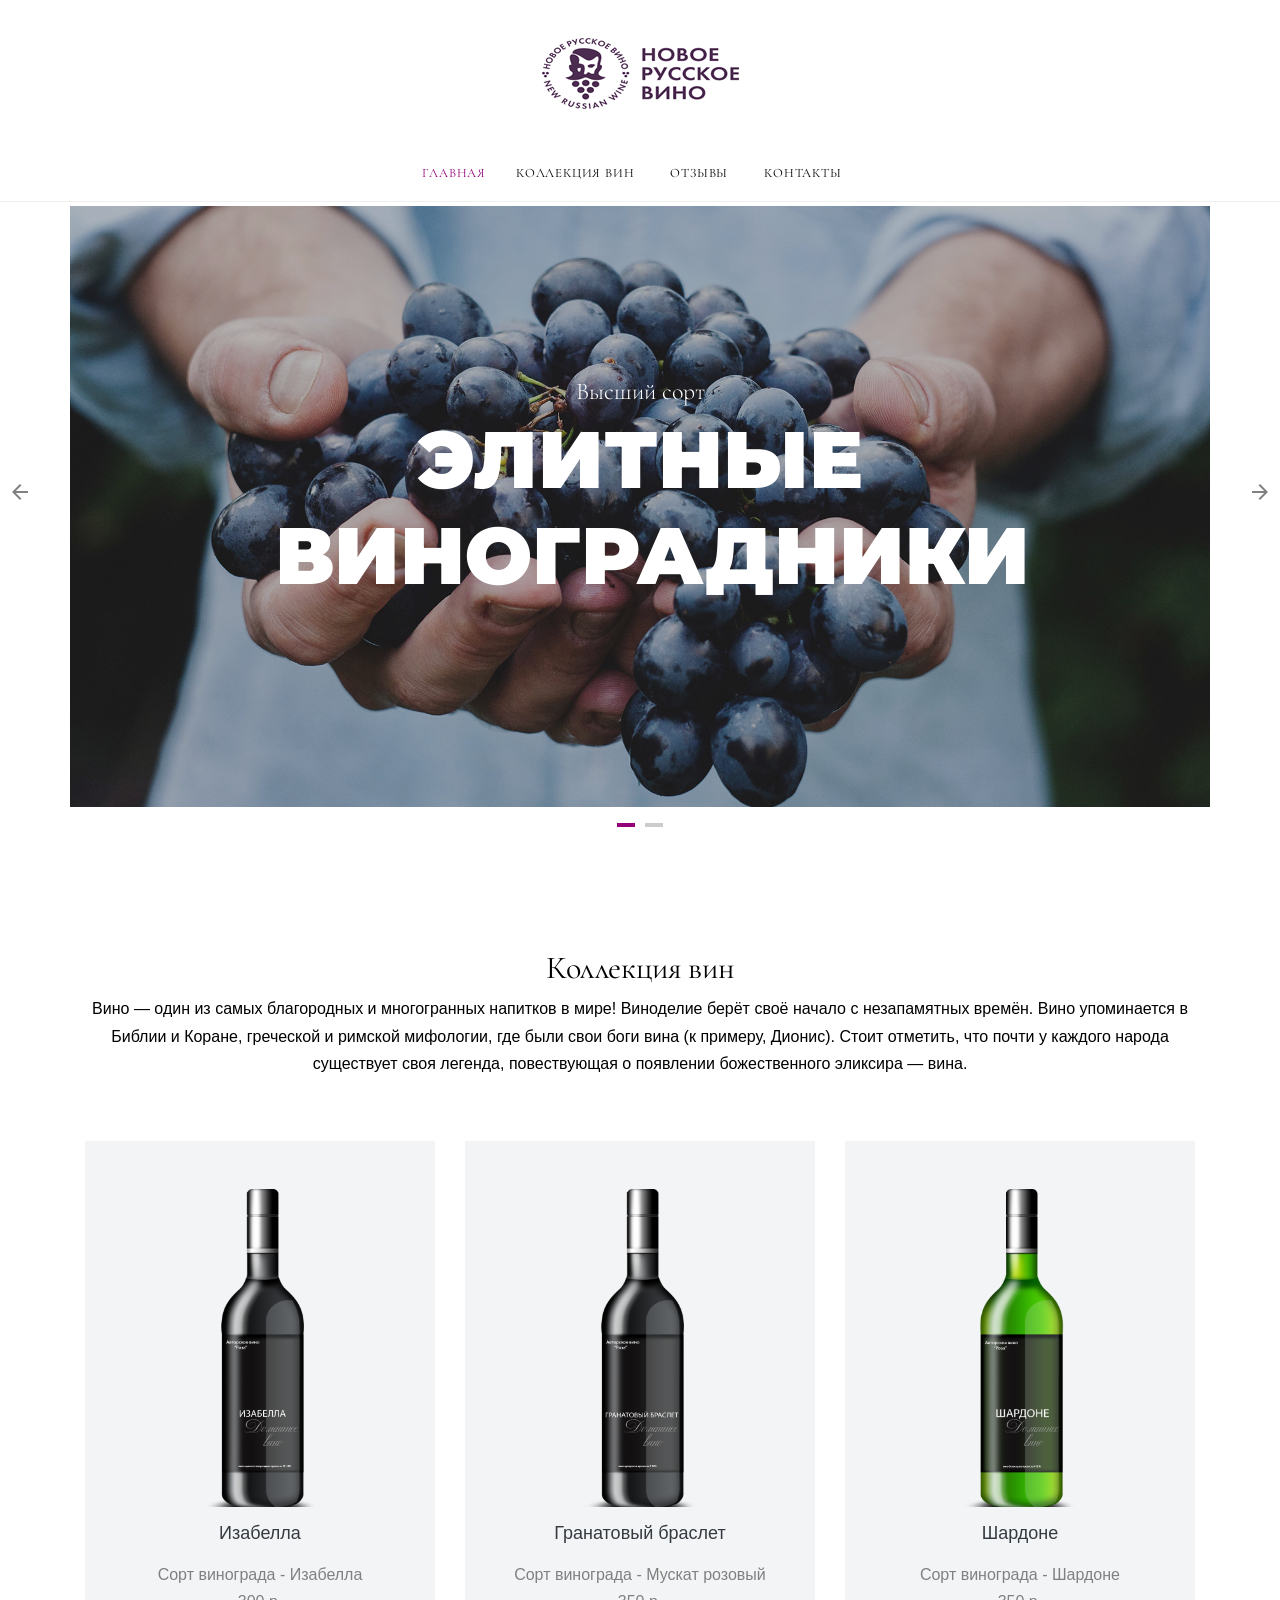
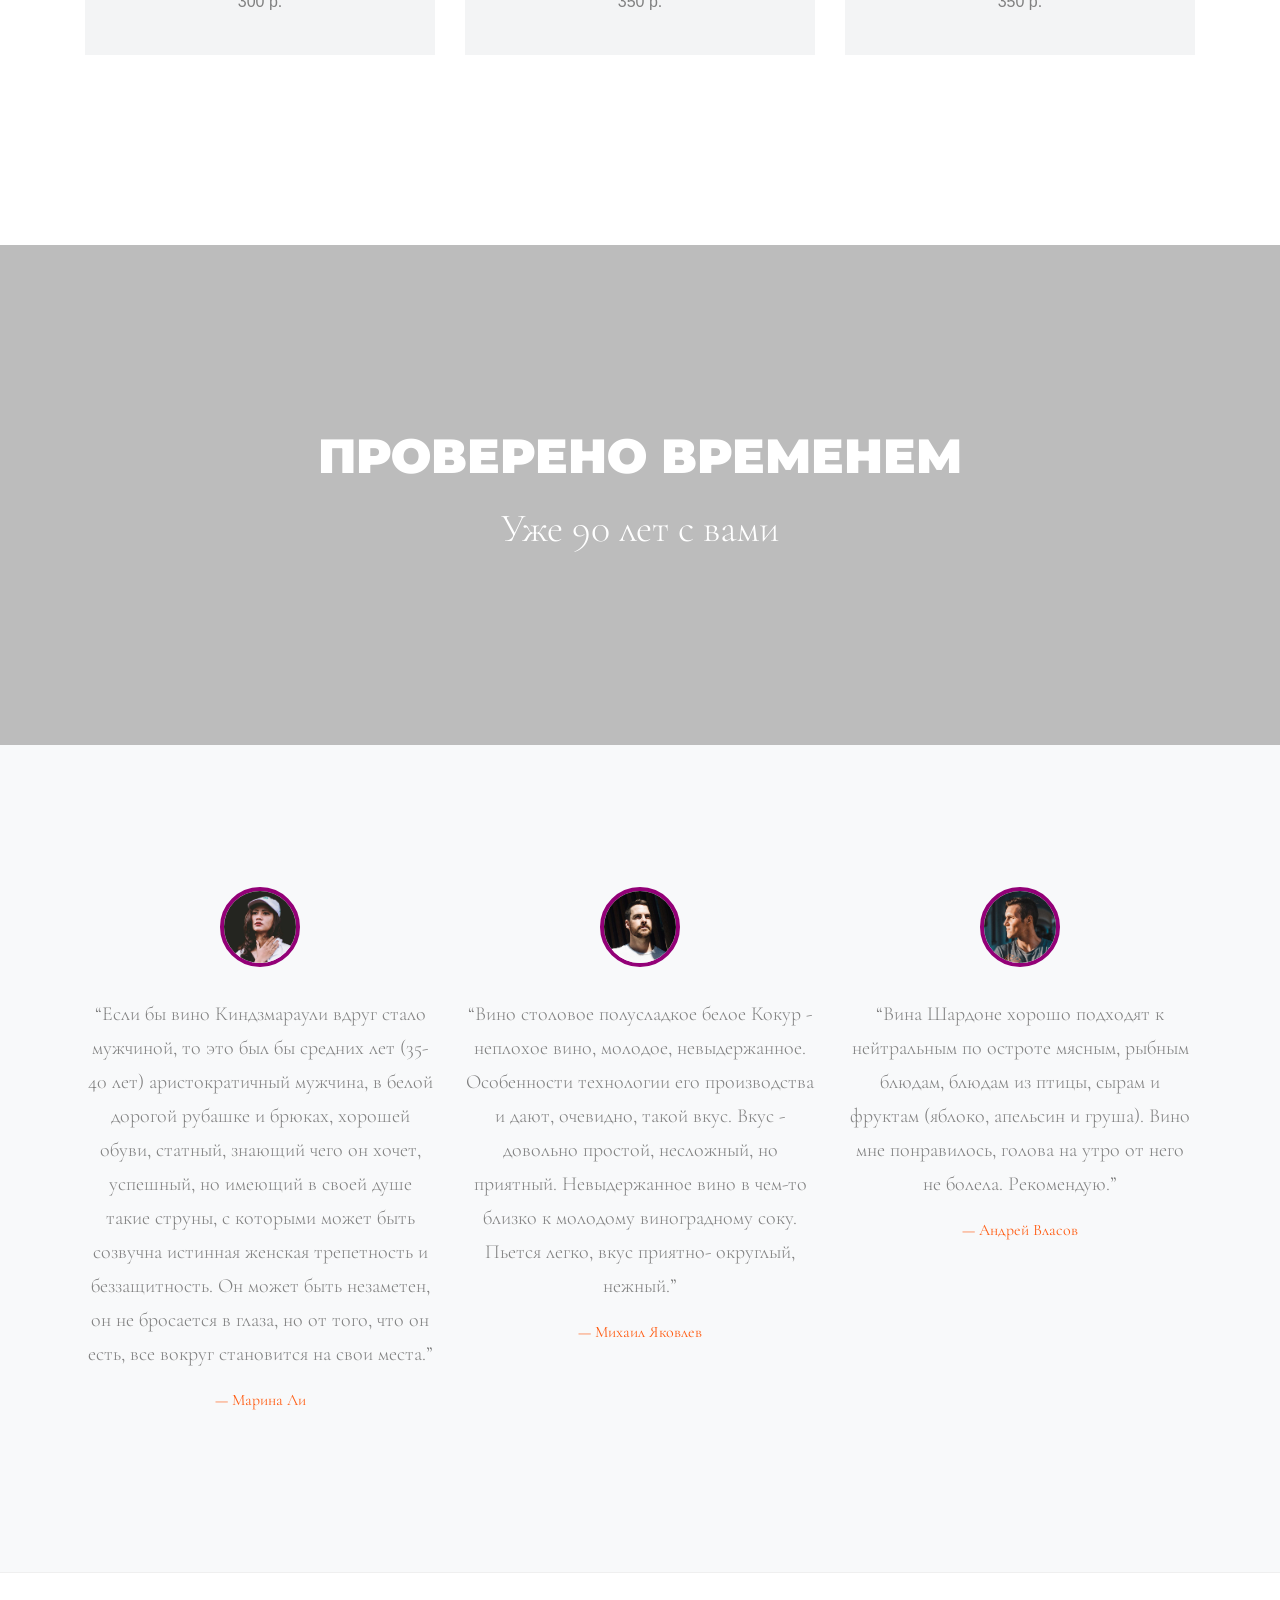
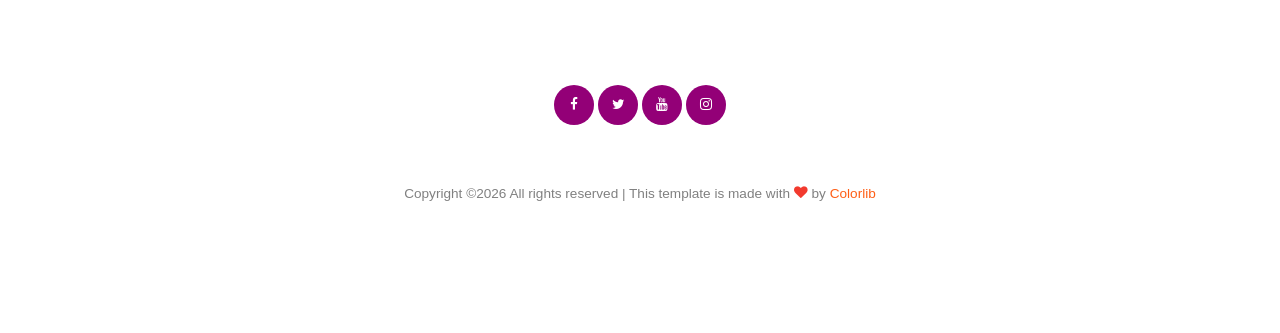
==== index.html @ 626d5085 "Fork repo" ====
<!DOCTYPE html>
<html lang="ru">

<head>
  
  <title>Wines</title>
  <meta charset="utf-8">
  <meta name="viewport" content="width=device-width, initial-scale=1, shrink-to-fit=no">
  <link rel="icon" href="assets/favicon.ico" type="image/png">

  <!-- escape | in url query with %7C . See more https://developer.donnoval.ru/w3cvalidation/ -->
  <link href="https://fonts.googleapis.com/css?family=Cormorant+Garamond:600%7CMontserrat&amp;display=swap" rel="stylesheet"> 

  <link rel="stylesheet" href="fonts/icomoon/style.css">

  <link rel="stylesheet" href="css/bootstrap/bootstrap.css">
  <link rel="stylesheet" href="css/jquery-ui.css">
  <link rel="stylesheet" href="css/owl.carousel.min.css">
  <link rel="stylesheet" href="css/owl.theme.default.min.css">
  <link rel="stylesheet" href="fonts/flaticon/font/flaticon.css">
  <link rel="stylesheet" href="css/aos.css">
  <link rel="stylesheet" href="css/style.css">
  
</head>

<body data-spy="scroll" data-target=".site-navbar-target" data-offset="300">

  <div class="site-wrap">

    <div class="site-mobile-menu site-navbar-target">
      <div class="site-mobile-menu-header">
        <div class="site-mobile-menu-close mt-3">
          <span class="icon-close2 js-menu-toggle"></span>
        </div>
      </div>
      <div class="site-mobile-menu-body"></div>
    </div>


    
    <div class="header-top">
      <div class="container">
        <div class="d-flex">
          <div class="p-2 flex-grow-1">
            <a href="index.html" class="site-logo mx-auto d-block">
              <img src="assets/logo.png" alt="Image" class="img-fluid">
            </a>
          </div>
          <div class="p-2 align-self-center d-md-none">
            <a href="#" class="ml-auto d-block site-menu-toggle js-menu-toggle text-black">
              <span class="icon-menu h1"></span>
            </a>
          </div>
        </div>


      </div>
      
      <div class="site-navbar py-2 js-sticky-header site-navbar-target d-none pl-0 d-md-block" role="banner">

        <div class="container">
          <div class="d-flex align-items-center">
            
            <div class="mx-auto">
              <nav class="site-navigation position-relative text-left">
                <ul class="site-menu main-menu js-clone-nav mx-auto d-none pl-0 d-md-block border-none">
                  <li class="active"><a href="index.html" class="nav-link text-left">Главная</a></li>
                  <li><a href="#products" class="nav-link text-left">Коллекция вин</a></li>
                  <li><a href="#feedback" class="nav-link text-left">Отзывы</a></li>
                  <li><a href="#footer" class="nav-link text-left">Контакты</a></li>
                </ul>                                                                                                                                                                                                                                                                                         
              </nav>

            </div>
           
          </div>
        </div>

      </div>
    
    </div>

    
    <div class="owl-carousel hero-slide owl-style">
      <div class="intro-section container" style="background-image: url('assets/hero_1.jpg');">
        <div class="row justify-content-center text-center align-items-center">
          <div class="col-md-8">
            <span class="sub-title">Высший сорт</span>
            <h1>Элитные виноградники</h1>
          </div>
        </div>
      </div>

      <div class="intro-section container" style="background-image: url('assets/hero_2.jpg');">
        <div class="row justify-content-center text-center align-items-center">
          <div class="col-md-8">
            <span class="sub-title">Добро пожаловать</span>
            <h1>Домашние вина</h1>
          </div>
        </div>
      </div>

    </div>
    
    
    <div><a id="products"></a></div>
    <div class="site-section">
      <div class="container">
        <div class="row">
          <div class="col-12 section-title text-center mb-5">
            <h2 class="d-block">Коллекция вин</h2>
            <p>Вино — один из самых благородных и многогранных напитков в мире! Виноделие берёт своё начало с незапамятных времён. Вино упоминается в Библии и Коране, греческой и римской мифологии, где были свои боги вина (к примеру, Дионис). Стоит отметить, что почти у каждого народа существует своя легенда, повествующая о появлении божественного эликсира — вина.
            </p>
          </div>
        </div>
        <div class="row">
          <div class="col-lg-4 mb-5 col-md-6">
            <div class="wine_v_1 text-center pb-4 pt-5">
              <img src="images/izabella.png" alt="Image" class="img-fluid">
              <div>
                <h3 class="heading mt-3 mb-3 text-dark">Изабелла</h3>
                <p>
                  Сорт винограда - Изабелла<br/>
                  <span class="price">300 р.</span>
                </p>
              </div>
            </div>
          </div>
          <div class="col-lg-4 mb-5 col-md-6">
            <div class="wine_v_1 text-center pb-4 pt-5">
              <img src="images/granatovyi_braslet.png" alt="Image" class="img-fluid">
              <div>
                <h3 class="heading mt-3 mb-3 text-dark">Гранатовый браслет</h3>
                <p>
                  Сорт винограда - Мускат розовый<br/>
                  <span class="price">350 р.</span>
                </p>
              </div>
            </div>
          </div>
          <div class="col-lg-4 mb-5 col-md-6">
            <div class="wine_v_1 text-center pb-4 pt-5">
              <img src="images/shardone.png" alt="Image" class="img-fluid">
              <div>
                <h3 class="heading mt-3 mb-3 text-dark">Шардоне</h3>
                <p>
                  Сорт винограда - Шардоне<br/>
                  <span class="price">350 р.</span>
                </p>
              </div>
            </div>
          </div>
        </div>
      </div>
    </div>

    <div class="hero-2" style="background-image: url('assets/hero_2.jpg');">
    <div><a id="feedback"></a></div>
     <div class="container">
        <div class="row justify-content-center text-center align-items-center">
          <div class="col-md-8">
            <h2 style="font-size: 3rem;">проверено временем</h2>
            <span class="sub-title" style="font-size: 2.5rem;">Уже 90 лет с вами</span>
          </div>
        </div>
      </div>
    </div>

    <div class="site-section bg-light">
      <div class="container">
        <div class="owl-carousel owl-slide-3 owl-slide">
        
          <blockquote class="testimony">
            <img src="assets/person_1.jpg" alt="Фото">
            <p>&ldquo;Если бы вино Киндзмараули вдруг стало мужчиной, то это был бы средних лет (35-40 лет) аристократичный мужчина, в белой дорогой рубашке и брюках,
               хорошей обуви, статный, знающий чего он хочет, успешный, но имеющий в своей душе такие струны,
               с которыми может быть созвучна истинная женская трепетность и беззащитность.
               Он может быть незаметен, он не бросается в глаза, но от того, что он есть, все вокруг становится на свои места.&rdquo;</p>
            <p class="small text-primary">&mdash; Марина Ли</p>
          </blockquote>
          <blockquote class="testimony">
            <img src="assets/person_2.jpg" alt="Фото">
            <p>&ldquo;Вино столовое полусладкое белое Кокур - неплохое вино, молодое, невыдержанное. Особенности технологии его производства и дают, очевидно, такой вкус.
              Вкус - довольно простой, несложный, но приятный. Невыдержанное вино в чем-то близко к молодому виноградному соку.
              Пьется легко, вкус приятно- округлый, нежный.&rdquo;</p>
            <p class="small text-primary">&mdash; Михаил Яковлев</p>
          </blockquote>
          <blockquote class="testimony">
            <img src="assets/person_3.jpg" alt="Фото">
            <p>&ldquo;Вина Шардоне хорошо подходят к нейтральным по остроте мясным, рыбным блюдам, блюдам из птицы, сырам и фруктам (яблоко, апельсин и груша). Вино мне понравилось, голова на утро от него не болела. Рекомендую.&rdquo;</p>
            <p class="small text-primary">&mdash; Андрей Власов</p>
          </blockquote>
       
        </div>
      </div>
    </div>
  

    
    <div class="footer">
      <div><a id="footer"></a></div>
      <div class="container">
        
        <div class="row">
          <div class="col-12 text-center">
            <div class="social-icons">
              <a href="#"><span class="icon-facebook"></span></a>
              <a href="#"><span class="icon-twitter"></span></a>
              <a href="#"><span class="icon-youtube"></span></a>
              <a href="#"><span class="icon-instagram"></span></a>
            </div>
          </div>
        </div>
        <div class="row">
          <div class="col-12">
            <div class="copyright">
                <p>
                    <!-- Link back to Colorlib can't be removed. Template is licensed under CC BY 3.0. -->
                    Copyright &copy;<script>document.write(new Date().getFullYear());</script> All rights reserved | This template is made with <i class="icon-heart text-danger" aria-hidden="true"></i> by <a href="https://colorlib.com" target="_blank" >Colorlib</a>
                    <!-- Link back to Colorlib can't be removed. Template is licensed under CC BY 3.0. -->
                    </p>



            </div>
          </div>
        </div>
      </div>
    </div>
    

  </div>
  <!-- .site-wrap -->


  <!-- loader -->
  <div id="loader" class="show fullscreen"><svg class="circular" width="48px" height="48px"><circle class="path-bg" cx="24" cy="24" r="22" fill="none" stroke-width="4" stroke="#eeeeee"/><circle class="path" cx="24" cy="24" r="22" fill="none" stroke-width="4" stroke-miterlimit="10" stroke="#ff5e15"/></svg></div>

  <script src="js/jquery-3.3.1.min.js"></script>
  <script src="js/jquery-migrate-3.0.1.min.js"></script>
  <script src="js/jquery-ui.js"></script>
  <script src="js/bootstrap.min.js"></script>
  <script src="js/owl.carousel.min.js"></script>
  <script src="js/jquery.stellar.min.js"></script>
  <script src="js/jquery.easing.1.3.js"></script>
  <script src="js/aos.js"></script>
  <script src="js/jquery.sticky.js"></script>
  <script src="js/main.js"></script>

</body>

</html>
---- fonts/icomoon/style.css ----
@font-face {
  font-family: 'icomoon';
  src:  url('fonts/icomoon.eot?10si43');
  src:  url('fonts/icomoon.eot?10si43#iefix') format('embedded-opentype'),
    url('fonts/icomoon.ttf?10si43') format('truetype'),
    url('fonts/icomoon.woff?10si43') format('woff'),
    url('fonts/icomoon.svg?10si43#icomoon') format('svg');
  font-weight: normal;
  font-style: normal;
}

[class^="icon-"], [class*=" icon-"] {
  /* use !important to prevent issues with browser extensions that change fonts */
  font-family: 'icomoon' !important;
  speak: none;
  font-style: normal;
  font-weight: normal;
  font-variant: normal;
  text-transform: none;
  line-height: 1;

  /* Better Font Rendering =========== */
  -webkit-font-smoothing: antialiased;
  -moz-osx-font-smoothing: grayscale;
}

.icon-asterisk:before {
  content: "\f069";
}
.icon-plus:before {
  content: "\f067";
}
.icon-question:before {
  content: "\f128";
}
.icon-minus:before {
  content: "\f068";
}
.icon-glass:before {
  content: "\f000";
}
.icon-music:before {
  content: "\f001";
}
.icon-search:before {
  content: "\f002";
}
.icon-envelope-o:before {
  content: "\f003";
}
.icon-heart:before {
  content: "\f004";
}
.icon-star:before {
  content: "\f005";
}
.icon-star-o:before {
  content: "\f006";
}
.icon-user:before {
  content: "\f007";
}
.icon-film:before {
  content: "\f008";
}
.icon-th-large:before {
  content: "\f009";
}
.icon-th:before {
  content: "\f00a";
}
.icon-th-list:before {
  content: "\f00b";
}
.icon-check:before {
  content: "\f00c";
}
.icon-close:before {
  content: "\f00d";
}
.icon-remove:before {
  content: "\f00d";
}
.icon-times:before {
  content: "\f00d";
}
.icon-search-plus:before {
  content: "\f00e";
}
.icon-search-minus:before {
  content: "\f010";
}
.icon-power-off:before {
  content: "\f011";
}
.icon-signal:before {
  content: "\f012";
}
.icon-cog:before {
  content: "\f013";
}
.icon-gear:before {
  content: "\f013";
}
.icon-trash-o:before {
  content: "\f014";
}
.icon-home:before {
  content: "\f015";
}
.icon-file-o:before {
  content: "\f016";
}
.icon-clock-o:before {
  content: "\f017";
}
.icon-road:before {
  content: "\f018";
}
.icon-download:before {
  content: "\f019";
}
.icon-arrow-circle-o-down:before {
  content: "\f01a";
}
.icon-arrow-circle-o-up:before {
  content: "\f01b";
}
.icon-inbox:before {
  content: "\f01c";
}
.icon-play-circle-o:before {
  content: "\f01d";
}
.icon-repeat:before {
  content: "\f01e";
}
.icon-rotate-right:before {
  content: "\f01e";
}
.icon-refresh:before {
  content: "\f021";
}
.icon-list-alt:before {
  content: "\f022";
}
.icon-lock:before {
  content: "\f023";
}
.icon-flag:before {
  content: "\f024";
}
.icon-headphones:before {
  content: "\f025";
}
.icon-volume-off:before {
  content: "\f026";
}
.icon-volume-down:before {
  content: "\f027";
}
.icon-volume-up:before {
  content: "\f028";
}
.icon-qrcode:before {
  content: "\f029";
}
.icon-barcode:before {
  content: "\f02a";
}
.icon-tag:before {
  content: "\f02b";
}
.icon-tags:before {
  content: "\f02c";
}
.icon-book:before {
  content: "\f02d";
}
.icon-bookmark:before {
  content: "\f02e";
}
.icon-print:before {
  content: "\f02f";
}
.icon-camera:before {
  content: "\f030";
}
.icon-font:before {
  content: "\f031";
}
.icon-bold:before {
  content: "\f032";
}
.icon-italic:before {
  content: "\f033";
}
.icon-text-height:before {
  content: "\f034";
}
.icon-text-width:before {
  content: "\f035";
}
.icon-align-left:before {
  content: "\f036";
}
.icon-align-center:before {
  content: "\f037";
}
.icon-align-right:before {
  content: "\f038";
}
.icon-align-justify:before {
  content: "\f039";
}
.icon-list:before {
  content: "\f03a";
}
.icon-dedent:before {
  content: "\f03b";
}
.icon-outdent:before {
  content: "\f03b";
}
.icon-indent:before {
  content: "\f03c";
}
.icon-video-camera:before {
  content: "\f03d";
}
.icon-image:before {
  content: "\f03e";
}
.icon-photo:before {
  content: "\f03e";
}
.icon-picture-o:before {
  content: "\f03e";
}
.icon-pencil:before {
  content: "\f040";
}
.icon-map-marker:before {
  content: "\f041";
}
.icon-adjust:before {
  content: "\f042";
}
.icon-tint:before {
  content: "\f043";
}
.icon-edit:before {
  content: "\f044";
}
.icon-pencil-square-o:before {
  content: "\f044";
}
.icon-share-square-o:before {
  content: "\f045";
}
.icon-check-square-o:before {
  content: "\f046";
}
.icon-arrows:before {
  content: "\f047";
}
.icon-step-backward:before {
  content: "\f048";
}
.icon-fast-backward:before {
  content: "\f049";
}
.icon-backward:before {
  content: "\f04a";
}
.icon-play:before {
  content: "\f04b";
}
.icon-pause:before {
  content: "\f04c";
}
.icon-stop:before {
  content: "\f04d";
}
.icon-forward:before {
  content: "\f04e";
}
.icon-fast-forward:before {
  content: "\f050";
}
.icon-step-forward:before {
  content: "\f051";
}
.icon-eject:before {
  content: "\f052";
}
.icon-chevron-left:before {
  content: "\f053";
}
.icon-chevron-right:before {
  content: "\f054";
}
.icon-plus-circle:before {
  content: "\f055";
}
.icon-minus-circle:before {
  content: "\f056";
}
.icon-times-circle:before {
  content: "\f057";
}
.icon-check-circle:before {
  content: "\f058";
}
.icon-question-circle:before {
  content: "\f059";
}
.icon-info-circle:before {
  content: "\f05a";
}
.icon-crosshairs:before {
  content: "\f05b";
}
.icon-times-circle-o:before {
  content: "\f05c";
}
.icon-check-circle-o:before {
  content: "\f05d";
}
.icon-ban:before {
  content: "\f05e";
}
.icon-arrow-left:before {
  content: "\f060";
}
.icon-arrow-right:before {
  content: "\f061";
}
.icon-arrow-up:before {
  content: "\f062";
}
.icon-arrow-down:before {
  content: "\f063";
}
.icon-mail-forward:before {
  content: "\f064";
}
.icon-share:before {
  content: "\f064";
}
.icon-expand:before {
  content: "\f065";
}
.icon-compress:before {
  content: "\f066";
}
.icon-exclamation-circle:before {
  content: "\f06a";
}
.icon-gift:before {
  content: "\f06b";
}
.icon-leaf:before {
  content: "\f06c";
}
.icon-fire:before {
  content: "\f06d";
}
.icon-eye:before {
  content: "\f06e";
}
.icon-eye-slash:before {
  content: "\f070";
}
.icon-exclamation-triangle:before {
  content: "\f071";
}
.icon-warning:before {
  content: "\f071";
}
.icon-plane:before {
  content: "\f072";
}
.icon-calendar:before {
  content: "\f073";
}
.icon-random:before {
  content: "\f074";
}
.icon-comment:before {
  content: "\f075";
}
.icon-magnet:before {
  content: "\f076";
}
.icon-chevron-up:before {
  content: "\f077";
}
.icon-chevron-down:before {
  content: "\f078";
}
.icon-retweet:before {
  content: "\f079";
}
.icon-shopping-cart:before {
  content: "\f07a";
}
.icon-folder:before {
  content: "\f07b";
}
.icon-folder-open:before {
  content: "\f07c";
}
.icon-arrows-v:before {
  content: "\f07d";
}
.icon-arrows-h:before {
  content: "\f07e";
}
.icon-bar-chart:before {
  content: "\f080";
}
.icon-bar-chart-o:before {
  content: "\f080";
}
.icon-twitter-square:before {
  content: "\f081";
}
.icon-facebook-square:before {
  content: "\f082";
}
.icon-camera-retro:before {
  content: "\f083";
}
.icon-key:before {
  content: "\f084";
}
.icon-cogs:before {
  content: "\f085";
}
.icon-gears:before {
  content: "\f085";
}
.icon-comments:before {
  content: "\f086";
}
.icon-thumbs-o-up:before {
  content: "\f087";
}
.icon-thumbs-o-down:before {
  content: "\f088";
}
.icon-star-half:before {
  content: "\f089";
}
.icon-heart-o:before {
  content: "\f08a";
}
.icon-sign-out:before {
  content: "\f08b";
}
.icon-linkedin-square:before {
  content: "\f08c";
}
.icon-thumb-tack:before {
  content: "\f08d";
}
.icon-external-link:before {
  content: "\f08e";
}
.icon-sign-in:before {
  content: "\f090";
}
.icon-trophy:before {
  content: "\f091";
}
.icon-github-square:before {
  content: "\f092";
}
.icon-upload:before {
  content: "\f093";
}
.icon-lemon-o:before {
  content: "\f094";
}
.icon-phone:before {
  content: "\f095";
}
.icon-square-o:before {
  content: "\f096";
}
.icon-bookmark-o:before {
  content: "\f097";
}
.icon-phone-square:before {
  content: "\f098";
}
.icon-twitter:before {
  content: "\f099";
}
.icon-facebook:before {
  content: "\f09a";
}
.icon-facebook-f:before {
  content: "\f09a";
}
.icon-github:before {
  content: "\f09b";
}
.icon-unlock:before {
  content: "\f09c";
}
.icon-credit-card:before {
  content: "\f09d";
}
.icon-feed:before {
  content: "\f09e";
}
.icon-rss:before {
  content: "\f09e";
}
.icon-hdd-o:before {
  content: "\f0a0";
}
.icon-bullhorn:before {
  content: "\f0a1";
}
.icon-bell-o:before {
  content: "\f0a2";
}
.icon-certificate:before {
  content: "\f0a3";
}
.icon-hand-o-right:before {
  content: "\f0a4";
}
.icon-hand-o-left:before {
  content: "\f0a5";
}
.icon-hand-o-up:before {
  content: "\f0a6";
}
.icon-hand-o-down:before {
  content: "\f0a7";
}
.icon-arrow-circle-left:before {
  content: "\f0a8";
}
.icon-arrow-circle-right:before {
  content: "\f0a9";
}
.icon-arrow-circle-up:before {
  content: "\f0aa";
}
.icon-arrow-circle-down:before {
  content: "\f0ab";
}
.icon-globe:before {
  content: "\f0ac";
}
.icon-wrench:before {
  content: "\f0ad";
}
.icon-tasks:before {
  content: "\f0ae";
}
.icon-filter:before {
  content: "\f0b0";
}
.icon-briefcase:before {
  content: "\f0b1";
}
.icon-arrows-alt:before {
  content: "\f0b2";
}
.icon-group:before {
  content: "\f0c0";
}
.icon-users:before {
  content: "\f0c0";
}
.icon-chain:before {
  content: "\f0c1";
}
.icon-link:before {
  content: "\f0c1";
}
.icon-cloud:before {
  content: "\f0c2";
}
.icon-flask:before {
  content: "\f0c3";
}
.icon-cut:before {
  content: "\f0c4";
}
.icon-scissors:before {
  content: "\f0c4";
}
.icon-copy:before {
  content: "\f0c5";
}
.icon-files-o:before {
  content: "\f0c5";
}
.icon-paperclip:before {
  content: "\f0c6";
}
.icon-floppy-o:before {
  content: "\f0c7";
}
.icon-save:before {
  content: "\f0c7";
}
.icon-square:before {
  content: "\f0c8";
}
.icon-bars:before {
  content: "\f0c9";
}
.icon-navicon:before {
  content: "\f0c9";
}
.icon-reorder:before {
  content: "\f0c9";
}
.icon-list-ul:before {
  content: "\f0ca";
}
.icon-list-ol:before {
  content: "\f0cb";
}
.icon-strikethrough:before {
  content: "\f0cc";
}
.icon-underline:before {
  content: "\f0cd";
}
.icon-table:before {
  content: "\f0ce";
}
.icon-magic:before {
  content: "\f0d0";
}
.icon-truck:before {
  content: "\f0d1";
}
.icon-pinterest:before {
  content: "\f0d2";
}
.icon-pinterest-square:before {
  content: "\f0d3";
}
.icon-google-plus-square:before {
  content: "\f0d4";
}
.icon-google-plus:before {
  content: "\f0d5";
}
.icon-money:before {
  content: "\f0d6";
}
.icon-caret-down:before {
  content: "\f0d7";
}
.icon-caret-up:before {
  content: "\f0d8";
}
.icon-caret-left:before {
  content: "\f0d9";
}
.icon-caret-right:before {
  content: "\f0da";
}
.icon-columns:before {
  content: "\f0db";
}
.icon-sort:before {
  content: "\f0dc";
}
.icon-unsorted:before {
  content: "\f0dc";
}
.icon-sort-desc:before {
  content: "\f0dd";
}
.icon-sort-down:before {
  content: "\f0dd";
}
.icon-sort-asc:before {
  content: "\f0de";
}
.icon-sort-up:before {
  content: "\f0de";
}
.icon-envelope:before {
  content: "\f0e0";
}
.icon-linkedin:before {
  content: "\f0e1";
}
.icon-rotate-left:before {
  content: "\f0e2";
}
.icon-undo:before {
  content: "\f0e2";
}
.icon-gavel:before {
  content: "\f0e3";
}
.icon-legal:before {
  content: "\f0e3";
}
.icon-dashboard:before {
  content: "\f0e4";
}
.icon-tachometer:before {
  content: "\f0e4";
}
.icon-comment-o:before {
  content: "\f0e5";
}
.icon-comments-o:before {
  content: "\f0e6";
}
.icon-bolt:before {
  content: "\f0e7";
}
.icon-flash:before {
  content: "\f0e7";
}
.icon-sitemap:before {
  content: "\f0e8";
}
.icon-umbrella:before {
  content: "\f0e9";
}
.icon-clipboard:before {
  content: "\f0ea";
}
.icon-paste:before {
  content: "\f0ea";
}
.icon-lightbulb-o:before {
  content: "\f0eb";
}
.icon-exchange:before {
  content: "\f0ec";
}
.icon-cloud-download:before {
  content: "\f0ed";
}
.icon-cloud-upload:before {
  content: "\f0ee";
}
.icon-user-md:before {
  content: "\f0f0";
}
.icon-stethoscope:before {
  content: "\f0f1";
}
.icon-suitcase:before {
  content: "\f0f2";
}
.icon-bell:before {
  content: "\f0f3";
}
.icon-coffee:before {
  content: "\f0f4";
}
.icon-cutlery:before {
  content: "\f0f5";
}
.icon-file-text-o:before {
  content: "\f0f6";
}
.icon-building-o:before {
  content: "\f0f7";
}
.icon-hospital-o:before {
  content: "\f0f8";
}
.icon-ambulance:before {
  content: "\f0f9";
}
.icon-medkit:before {
  content: "\f0fa";
}
.icon-fighter-jet:before {
  content: "\f0fb";
}
.icon-beer:before {
  content: "\f0fc";
}
.icon-h-square:before {
  content: "\f0fd";
}
.icon-plus-square:before {
  content: "\f0fe";
}
.icon-angle-double-left:before {
  content: "\f100";
}
.icon-angle-double-right:before {
  content: "\f101";
}
.icon-angle-double-up:before {
  content: "\f102";
}
.icon-angle-double-down:before {
  content: "\f103";
}
.icon-angle-left:before {
  content: "\f104";
}
.icon-angle-right:before {
  content: "\f105";
}
.icon-angle-up:before {
  content: "\f106";
}
.icon-angle-down:before {
  content: "\f107";
}
.icon-desktop:before {
  content: "\f108";
}
.icon-laptop:before {
  content: "\f109";
}
.icon-tablet:before {
  content: "\f10a";
}
.icon-mobile:before {
  content: "\f10b";
}
.icon-mobile-phone:before {
  content: "\f10b";
}
.icon-circle-o:before {
  content: "\f10c";
}
.icon-quote-left:before {
  content: "\f10d";
}
.icon-quote-right:before {
  content: "\f10e";
}
.icon-spinner:before {
  content: "\f110";
}
.icon-circle:before {
  content: "\f111";
}
.icon-mail-reply:before {
  content: "\f112";
}
.icon-reply:before {
  content: "\f112";
}
.icon-github-alt:before {
  content: "\f113";
}
.icon-folder-o:before {
  content: "\f114";
}
.icon-folder-open-o:before {
  content: "\f115";
}
.icon-smile-o:before {
  content: "\f118";
}
.icon-frown-o:before {
  content: "\f119";
}
.icon-meh-o:before {
  content: "\f11a";
}
.icon-gamepad:before {
  content: "\f11b";
}
.icon-keyboard-o:before {
  content: "\f11c";
}
.icon-flag-o:before {
  content: "\f11d";
}
.icon-flag-checkered:before {
  content: "\f11e";
}
.icon-terminal:before {
  content: "\f120";
}
.icon-code:before {
  content: "\f121";
}
.icon-mail-reply-all:before {
  content: "\f122";
}
.icon-reply-all:before {
  content: "\f122";
}
.icon-star-half-empty:before {
  content: "\f123";
}
.icon-star-half-full:before {
  content: "\f123";
}
.icon-star-half-o:before {
  content: "\f123";
}
.icon-location-arrow:before {
  content: "\f124";
}
.icon-crop:before {
  content: "\f125";
}
.icon-code-fork:before {
  content: "\f126";
}
.icon-chain-broken:before {
  content: "\f127";
}
.icon-unlink:before {
  content: "\f127";
}
.icon-info:before {
  content: "\f129";
}
.icon-exclamation:before {
  content: "\f12a";
}
.icon-superscript:before {
  content: "\f12b";
}
.icon-subscript:before {
  content: "\f12c";
}
.icon-eraser:before {
  content: "\f12d";
}
.icon-puzzle-piece:before {
  content: "\f12e";
}
.icon-microphone:before {
  content: "\f130";
}
.icon-microphone-slash:before {
  content: "\f131";
}
.icon-shield:before {
  content: "\f132";
}
.icon-calendar-o:before {
  content: "\f133";
}
.icon-fire-extinguisher:before {
  content: "\f134";
}
.icon-rocket:before {
  content: "\f135";
}
.icon-maxcdn:before {
  content: "\f136";
}
.icon-chevron-circle-left:before {
  content: "\f137";
}
.icon-chevron-circle-right:before {
  content: "\f138";
}
.icon-chevron-circle-up:before {
  content: "\f139";
}
.icon-chevron-circle-down:before {
  content: "\f13a";
}
.icon-html5:before {
  content: "\f13b";
}
.icon-css3:before {
  content: "\f13c";
}
.icon-anchor:before {
  content: "\f13d";
}
.icon-unlock-alt:before {
  content: "\f13e";
}
.icon-bullseye:before {
  content: "\f140";
}
.icon-ellipsis-h:before {
  content: "\f141";
}
.icon-ellipsis-v:before {
  content: "\f142";
}
.icon-rss-square:before {
  content: "\f143";
}
.icon-play-circle:before {
  content: "\f144";
}
.icon-ticket:before {
  content: "\f145";
}
.icon-minus-square:before {
  content: "\f146";
}
.icon-minus-square-o:before {
  content: "\f147";
}
.icon-level-up:before {
  content: "\f148";
}
.icon-level-down:before {
  content: "\f149";
}
.icon-check-square:before {
  content: "\f14a";
}
.icon-pencil-square:before {
  content: "\f14b";
}
.icon-external-link-square:before {
  content: "\f14c";
}
.icon-share-square:before {
  content: "\f14d";
}
.icon-compass:before {
  content: "\f14e";
}
.icon-caret-square-o-down:before {
  content: "\f150";
}
.icon-toggle-down:before {
  content: "\f150";
}
.icon-caret-square-o-up:before {
  content: "\f151";
}
.icon-toggle-up:before {
  content: "\f151";
}
.icon-caret-square-o-right:before {
  content: "\f152";
}
.icon-toggle-right:before {
  content: "\f152";
}
.icon-eur:before {
  content: "\f153";
}
.icon-euro:before {
  content: "\f153";
}
.icon-gbp:before {
  content: "\f154";
}
.icon-dollar:before {
  content: "\f155";
}
.icon-usd:before {
  content: "\f155";
}
.icon-inr:before {
  content: "\f156";
}
.icon-rupee:before {
  content: "\f156";
}
.icon-cny:before {
  content: "\f157";
}
.icon-jpy:before {
  content: "\f157";
}
.icon-rmb:before {
  content: "\f157";
}
.icon-yen:before {
  content: "\f157";
}
.icon-rouble:before {
  content: "\f158";
}
.icon-rub:before {
  content: "\f158";
}
.icon-ruble:before {
  content: "\f158";
}
.icon-krw:before {
  content: "\f159";
}
.icon-won:before {
  content: "\f159";
}
.icon-bitcoin:before {
  content: "\f15a";
}
.icon-btc:before {
  content: "\f15a";
}
.icon-file:before {
  content: "\f15b";
}
.icon-file-text:before {
  content: "\f15c";
}
.icon-sort-alpha-asc:before {
  content: "\f15d";
}
.icon-sort-alpha-desc:before {
  content: "\f15e";
}
.icon-sort-amount-asc:before {
  content: "\f160";
}
.icon-sort-amount-desc:before {
  content: "\f161";
}
.icon-sort-numeric-asc:before {
  content: "\f162";
}
.icon-sort-numeric-desc:before {
  content: "\f163";
}
.icon-thumbs-up:before {
  content: "\f164";
}
.icon-thumbs-down:before {
  content: "\f165";
}
.icon-youtube-square:before {
  content: "\f166";
}
.icon-youtube:before {
  content: "\f167";
}
.icon-xing:before {
  content: "\f168";
}
.icon-xing-square:before {
  content: "\f169";
}
.icon-youtube-play:before {
  content: "\f16a";
}
.icon-dropbox:before {
  content: "\f16b";
}
.icon-stack-overflow:before {
  content: "\f16c";
}
.icon-instagram:before {
  content: "\f16d";
}
.icon-flickr:before {
  content: "\f16e";
}
.icon-adn:before {
  content: "\f170";
}
.icon-bitbucket:before {
  content: "\f171";
}
.icon-bitbucket-square:before {
  content: "\f172";
}
.icon-tumblr:before {
  content: "\f173";
}
.icon-tumblr-square:before {
  content: "\f174";
}
.icon-long-arrow-down:before {
  content: "\f175";
}
.icon-long-arrow-up:before {
  content: "\f176";
}
.icon-long-arrow-left:before {
  content: "\f177";
}
.icon-long-arrow-right:before {
  content: "\f178";
}
.icon-apple:before {
  content: "\f179";
}
.icon-windows:before {
  content: "\f17a";
}
.icon-android:before {
  content: "\f17b";
}
.icon-linux:before {
  content: "\f17c";
}
.icon-dribbble:before {
  content: "\f17d";
}
.icon-skype:before {
  content: "\f17e";
}
.icon-foursquare:before {
  content: "\f180";
}
.icon-trello:before {
  content: "\f181";
}
.icon-female:before {
  content: "\f182";
}
.icon-male:before {
  content: "\f183";
}
.icon-gittip:before {
  content: "\f184";
}
.icon-gratipay:before {
  content: "\f184";
}
.icon-sun-o:before {
  content: "\f185";
}
.icon-moon-o:before {
  content: "\f186";
}
.icon-archive:before {
  content: "\f187";
}
.icon-bug:before {
  content: "\f188";
}
.icon-vk:before {
  content: "\f189";
}
.icon-weibo:before {
  content: "\f18a";
}
.icon-renren:before {
  content: "\f18b";
}
.icon-pagelines:before {
  content: "\f18c";
}
.icon-stack-exchange:before {
  content: "\f18d";
}
.icon-arrow-circle-o-right:before {
  content: "\f18e";
}
.icon-arrow-circle-o-left:before {
  content: "\f190";
}
.icon-caret-square-o-left:before {
  content: "\f191";
}
.icon-toggle-left:before {
  content: "\f191";
}
.icon-dot-circle-o:before {
  content: "\f192";
}
.icon-wheelchair:before {
  content: "\f193";
}
.icon-vimeo-square:before {
  content: "\f194";
}
.icon-try:before {
  content: "\f195";
}
.icon-turkish-lira:before {
  content: "\f195";
}
.icon-plus-square-o:before {
  content: "\f196";
}
.icon-space-shuttle:before {
  content: "\f197";
}
.icon-slack:before {
  content: "\f198";
}
.icon-envelope-square:before {
  content: "\f199";
}
.icon-wordpress:before {
  content: "\f19a";
}
.icon-openid:before {
  content: "\f19b";
}
.icon-bank:before {
  content: "\f19c";
}
.icon-institution:before {
  content: "\f19c";
}
.icon-university:before {
  content: "\f19c";
}
.icon-graduation-cap:before {
  content: "\f19d";
}
.icon-mortar-board:before {
  content: "\f19d";
}
.icon-yahoo:before {
  content: "\f19e";
}
.icon-google:before {
  content: "\f1a0";
}
.icon-reddit:before {
  content: "\f1a1";
}
.icon-reddit-square:before {
  content: "\f1a2";
}
.icon-stumbleupon-circle:before {
  content: "\f1a3";
}
.icon-stumbleupon:before {
  content: "\f1a4";
}
.icon-delicious:before {
  content: "\f1a5";
}
.icon-digg:before {
  content: "\f1a6";
}
.icon-pied-piper-pp:before {
  content: "\f1a7";
}
.icon-pied-piper-alt:before {
  content: "\f1a8";
}
.icon-drupal:before {
  content: "\f1a9";
}
.icon-joomla:before {
  content: "\f1aa";
}
.icon-language:before {
  content: "\f1ab";
}
.icon-fax:before {
  content: "\f1ac";
}
.icon-building:before {
  content: "\f1ad";
}
.icon-child:before {
  content: "\f1ae";
}
.icon-paw:before {
  content: "\f1b0";
}
.icon-spoon:before {
  content: "\f1b1";
}
.icon-cube:before {
  content: "\f1b2";
}
.icon-cubes:before {
  content: "\f1b3";
}
.icon-behance:before {
  content: "\f1b4";
}
.icon-behance-square:before {
  content: "\f1b5";
}
.icon-steam:before {
  content: "\f1b6";
}
.icon-steam-square:before {
  content: "\f1b7";
}
.icon-recycle:before {
  content: "\f1b8";
}
.icon-automobile:before {
  content: "\f1b9";
}
.icon-car:before {
  content: "\f1b9";
}
.icon-cab:before {
  content: "\f1ba";
}
.icon-taxi:before {
  content: "\f1ba";
}
.icon-tree:before {
  content: "\f1bb";
}
.icon-spotify:before {
  content: "\f1bc";
}
.icon-deviantart:before {
  content: "\f1bd";
}
.icon-soundcloud:before {
  content: "\f1be";
}
.icon-database:before {
  content: "\f1c0";
}
.icon-file-pdf-o:before {
  content: "\f1c1";
}
.icon-file-word-o:before {
  content: "\f1c2";
}
.icon-file-excel-o:before {
  content: "\f1c3";
}
.icon-file-powerpoint-o:before {
  content: "\f1c4";
}
.icon-file-image-o:before {
  content: "\f1c5";
}
.icon-file-photo-o:before {
  content: "\f1c5";
}
.icon-file-picture-o:before {
  content: "\f1c5";
}
.icon-file-archive-o:before {
  content: "\f1c6";
}
.icon-file-zip-o:before {
  content: "\f1c6";
}
.icon-file-audio-o:before {
  content: "\f1c7";
}
.icon-file-sound-o:before {
  content: "\f1c7";
}
.icon-file-movie-o:before {
  content: "\f1c8";
}
.icon-file-video-o:before {
  content: "\f1c8";
}
.icon-file-code-o:before {
  content: "\f1c9";
}
.icon-vine:before {
  content: "\f1ca";
}
.icon-codepen:before {
  content: "\f1cb";
}
.icon-jsfiddle:before {
  content: "\f1cc";
}
.icon-life-bouy:before {
  content: "\f1cd";
}
.icon-life-buoy:before {
  content: "\f1cd";
}
.icon-life-ring:before {
  content: "\f1cd";
}
.icon-life-saver:before {
  content: "\f1cd";
}
.icon-support:before {
  content: "\f1cd";
}
.icon-circle-o-notch:before {
  content: "\f1ce";
}
.icon-ra:before {
  content: "\f1d0";
}
.icon-rebel:before {
  content: "\f1d0";
}
.icon-resistance:before {
  content: "\f1d0";
}
.icon-empire:before {
  content: "\f1d1";
}
.icon-ge:before {
  content: "\f1d1";
}
.icon-git-square:before {
  content: "\f1d2";
}
.icon-git:before {
  content: "\f1d3";
}
.icon-hacker-news:before {
  content: "\f1d4";
}
.icon-y-combinator-square:before {
  content: "\f1d4";
}
.icon-yc-square:before {
  content: "\f1d4";
}
.icon-tencent-weibo:before {
  content: "\f1d5";
}
.icon-qq:before {
  content: "\f1d6";
}
.icon-wechat:before {
  content: "\f1d7";
}
.icon-weixin:before {
  content: "\f1d7";
}
.icon-paper-plane:before {
  content: "\f1d8";
}
.icon-send:before {
  content: "\f1d8";
}
.icon-paper-plane-o:before {
  content: "\f1d9";
}
.icon-send-o:before {
  content: "\f1d9";
}
.icon-history:before {
  content: "\f1da";
}
.icon-circle-thin:before {
  content: "\f1db";
}
.icon-header:before {
  content: "\f1dc";
}
.icon-paragraph:before {
  content: "\f1dd";
}
.icon-sliders:before {
  content: "\f1de";
}
.icon-share-alt:before {
  content: "\f1e0";
}
.icon-share-alt-square:before {
  content: "\f1e1";
}
.icon-bomb:before {
  content: "\f1e2";
}
.icon-futbol-o:before {
  content: "\f1e3";
}
.icon-soccer-ball-o:before {
  content: "\f1e3";
}
.icon-tty:before {
  content: "\f1e4";
}
.icon-binoculars:before {
  content: "\f1e5";
}
.icon-plug:before {
  content: "\f1e6";
}
.icon-slideshare:before {
  content: "\f1e7";
}
.icon-twitch:before {
  content: "\f1e8";
}
.icon-yelp:before {
  content: "\f1e9";
}
.icon-newspaper-o:before {
  content: "\f1ea";
}
.icon-wifi:before {
  content: "\f1eb";
}
.icon-calculator:before {
  content: "\f1ec";
}
.icon-paypal:before {
  content: "\f1ed";
}
.icon-google-wallet:before {
  content: "\f1ee";
}
.icon-cc-visa:before {
  content: "\f1f0";
}
.icon-cc-mastercard:before {
  content: "\f1f1";
}
.icon-cc-discover:before {
  content: "\f1f2";
}
.icon-cc-amex:before {
  content: "\f1f3";
}
.icon-cc-paypal:before {
  content: "\f1f4";
}
.icon-cc-stripe:before {
  content: "\f1f5";
}
.icon-bell-slash:before {
  content: "\f1f6";
}
.icon-bell-slash-o:before {
  content: "\f1f7";
}
.icon-trash:before {
  content: "\f1f8";
}
.icon-copyright:before {
  content: "\f1f9";
}
.icon-at:before {
  content: "\f1fa";
}
.icon-eyedropper:before {
  content: "\f1fb";
}
.icon-paint-brush:before {
  content: "\f1fc";
}
.icon-birthday-cake:before {
  content: "\f1fd";
}
.icon-area-chart:before {
  content: "\f1fe";
}
.icon-pie-chart:before {
  content: "\f200";
}
.icon-line-chart:before {
  content: "\f201";
}
.icon-lastfm:before {
  content: "\f202";
}
.icon-lastfm-square:before {
  content: "\f203";
}
.icon-toggle-off:before {
  content: "\f204";
}
.icon-toggle-on:before {
  content: "\f205";
}
.icon-bicycle:before {
  content: "\f206";
}
.icon-bus:before {
  content: "\f207";
}
.icon-ioxhost:before {
  content: "\f208";
}
.icon-angellist:before {
  content: "\f209";
}
.icon-cc:before {
  content: "\f20a";
}
.icon-ils:before {
  content: "\f20b";
}
.icon-shekel:before {
  content: "\f20b";
}
.icon-sheqel:before {
  content: "\f20b";
}
.icon-meanpath:before {
  content: "\f20c";
}
.icon-buysellads:before {
  content: "\f20d";
}
.icon-connectdevelop:before {
  content: "\f20e";
}
.icon-dashcube:before {
  content: "\f210";
}
.icon-forumbee:before {
  content: "\f211";
}
.icon-leanpub:before {
  content: "\f212";
}
.icon-sellsy:before {
  content: "\f213";
}
.icon-shirtsinbulk:before {
  content: "\f214";
}
.icon-simplybuilt:before {
  content: "\f215";
}
.icon-skyatlas:before {
  content: "\f216";
}
.icon-cart-plus:before {
  content: "\f217";
}
.icon-cart-arrow-down:before {
  content: "\f218";
}
.icon-diamond:before {
  content: "\f219";
}
.icon-ship:before {
  content: "\f21a";
}
.icon-user-secret:before {
  content: "\f21b";
}
.icon-motorcycle:before {
  content: "\f21c";
}
.icon-street-view:before {
  content: "\f21d";
}
.icon-heartbeat:before {
  content: "\f21e";
}
.icon-venus:before {
  content: "\f221";
}
.icon-mars:before {
  content: "\f222";
}
.icon-mercury:before {
  content: "\f223";
}
.icon-intersex:before {
  content: "\f224";
}
.icon-transgender:before {
  content: "\f224";
}
.icon-transgender-alt:before {
  content: "\f225";
}
.icon-venus-double:before {
  content: "\f226";
}
.icon-mars-double:before {
  content: "\f227";
}
.icon-venus-mars:before {
  content: "\f228";
}
.icon-mars-stroke:before {
  content: "\f229";
}
.icon-mars-stroke-v:before {
  content: "\f22a";
}
.icon-mars-stroke-h:before {
  content: "\f22b";
}
.icon-neuter:before {
  content: "\f22c";
}
.icon-genderless:before {
  content: "\f22d";
}
.icon-facebook-official:before {
  content: "\f230";
}
.icon-pinterest-p:before {
  content: "\f231";
}
.icon-whatsapp:before {
  content: "\f232";
}
.icon-server:before {
  content: "\f233";
}
.icon-user-plus:before {
  content: "\f234";
}
.icon-user-times:before {
  content: "\f235";
}
.icon-bed:before {
  content: "\f236";
}
.icon-hotel:before {
  content: "\f236";
}
.icon-viacoin:before {
  content: "\f237";
}
.icon-train:before {
  content: "\f238";
}
.icon-subway:before {
  content: "\f239";
}
.icon-medium:before {
  content: "\f23a";
}
.icon-y-combinator:before {
  content: "\f23b";
}
.icon-yc:before {
  content: "\f23b";
}
.icon-optin-monster:before {
  content: "\f23c";
}
.icon-opencart:before {
  content: "\f23d";
}
.icon-expeditedssl:before {
  content: "\f23e";
}
.icon-battery:before {
  content: "\f240";
}
.icon-battery-4:before {
  content: "\f240";
}
.icon-battery-full:before {
  content: "\f240";
}
.icon-battery-3:before {
  content: "\f241";
}
.icon-battery-three-quarters:before {
  content: "\f241";
}
.icon-battery-2:before {
  content: "\f242";
}
.icon-battery-half:before {
  content: "\f242";
}
.icon-battery-1:before {
  content: "\f243";
}
.icon-battery-quarter:before {
  content: "\f243";
}
.icon-battery-0:before {
  content: "\f244";
}
.icon-battery-empty:before {
  content: "\f244";
}
.icon-mouse-pointer:before {
  content: "\f245";
}
.icon-i-cursor:before {
  content: "\f246";
}
.icon-object-group:before {
  content: "\f247";
}
.icon-object-ungroup:before {
  content: "\f248";
}
.icon-sticky-note:before {
  content: "\f249";
}
.icon-sticky-note-o:before {
  content: "\f24a";
}
.icon-cc-jcb:before {
  content: "\f24b";
}
.icon-cc-diners-club:before {
  content: "\f24c";
}
.icon-clone:before {
  content: "\f24d";
}
.icon-balance-scale:before {
  content: "\f24e";
}
.icon-hourglass-o:before {
  content: "\f250";
}
.icon-hourglass-1:before {
  content: "\f251";
}
.icon-hourglass-start:before {
  content: "\f251";
}
.icon-hourglass-2:before {
  content: "\f252";
}
.icon-hourglass-half:before {
  content: "\f252";
}
.icon-hourglass-3:before {
  content: "\f253";
}
.icon-hourglass-end:before {
  content: "\f253";
}
.icon-hourglass:before {
  content: "\f254";
}
.icon-hand-grab-o:before {
  content: "\f255";
}
.icon-hand-rock-o:before {
  content: "\f255";
}
.icon-hand-paper-o:before {
  content: "\f256";
}
.icon-hand-stop-o:before {
  content: "\f256";
}
.icon-hand-scissors-o:before {
  content: "\f257";
}
.icon-hand-lizard-o:before {
  content: "\f258";
}
.icon-hand-spock-o:before {
  content: "\f259";
}
.icon-hand-pointer-o:before {
  content: "\f25a";
}
.icon-hand-peace-o:before {
  content: "\f25b";
}
.icon-trademark:before {
  content: "\f25c";
}
.icon-registered:before {
  content: "\f25d";
}
.icon-creative-commons:before {
  content: "\f25e";
}
.icon-gg:before {
  content: "\f260";
}
.icon-gg-circle:before {
  content: "\f261";
}
.icon-tripadvisor:before {
  content: "\f262";
}
.icon-odnoklassniki:before {
  content: "\f263";
}
.icon-odnoklassniki-square:before {
  content: "\f264";
}
.icon-get-pocket:before {
  content: "\f265";
}
.icon-wikipedia-w:before {
  content: "\f266";
}
.icon-safari:before {
  content: "\f267";
}
.icon-chrome:before {
  content: "\f268";
}
.icon-firefox:before {
  content: "\f269";
}
.icon-opera:before {
  content: "\f26a";
}
.icon-internet-explorer:before {
  content: "\f26b";
}
.icon-television:before {
  content: "\f26c";
}
.icon-tv:before {
  content: "\f26c";
}
.icon-contao:before {
  content: "\f26d";
}
.icon-500px:before {
  content: "\f26e";
}
.icon-amazon:before {
  content: "\f270";
}
.icon-calendar-plus-o:before {
  content: "\f271";
}
.icon-calendar-minus-o:before {
  content: "\f272";
}
.icon-calendar-times-o:before {
  content: "\f273";
}
.icon-calendar-check-o:before {
  content: "\f274";
}
.icon-industry:before {
  content: "\f275";
}
.icon-map-pin:before {
  content: "\f276";
}
.icon-map-signs:before {
  content: "\f277";
}
.icon-map-o:before {
  content: "\f278";
}
.icon-map:before {
  content: "\f279";
}
.icon-commenting:before {
  content: "\f27a";
}
.icon-commenting-o:before {
  content: "\f27b";
}
.icon-houzz:before {
  content: "\f27c";
}
.icon-vimeo:before {
  content: "\f27d";
}
.icon-black-tie:before {
  content: "\f27e";
}
.icon-fonticons:before {
  content: "\f280";
}
.icon-reddit-alien:before {
  content: "\f281";
}
.icon-edge:before {
  content: "\f282";
}
.icon-credit-card-alt:before {
  content: "\f283";
}
.icon-codiepie:before {
  content: "\f284";
}
.icon-modx:before {
  content: "\f285";
}
.icon-fort-awesome:before {
  content: "\f286";
}
.icon-usb:before {
  content: "\f287";
}
.icon-product-hunt:before {
  content: "\f288";
}
.icon-mixcloud:before {
  content: "\f289";
}
.icon-scribd:before {
  content: "\f28a";
}
.icon-pause-circle:before {
  content: "\f28b";
}
.icon-pause-circle-o:before {
  content: "\f28c";
}
.icon-stop-circle:before {
  content: "\f28d";
}
.icon-stop-circle-o:before {
  content: "\f28e";
}
.icon-shopping-bag:before {
  content: "\f290";
}
.icon-shopping-basket:before {
  content: "\f291";
}
.icon-hashtag:before {
  content: "\f292";
}
.icon-bluetooth:before {
  content: "\f293";
}
.icon-bluetooth-b:before {
  content: "\f294";
}
.icon-percent:before {
  content: "\f295";
}
.icon-gitlab:before {
  content: "\f296";
}
.icon-wpbeginner:before {
  content: "\f297";
}
.icon-wpforms:before {
  content: "\f298";
}
.icon-envira:before {
  content: "\f299";
}
.icon-universal-access:before {
  content: "\f29a";
}
.icon-wheelchair-alt:before {
  content: "\f29b";
}
.icon-question-circle-o:before {
  content: "\f29c";
}
.icon-blind:before {
  content: "\f29d";
}
.icon-audio-description:before {
  content: "\f29e";
}
.icon-volume-control-phone:before {
  content: "\f2a0";
}
.icon-braille:before {
  content: "\f2a1";
}
.icon-assistive-listening-systems:before {
  content: "\f2a2";
}
.icon-american-sign-language-interpreting:before {
  content: "\f2a3";
}
.icon-asl-interpreting:before {
  content: "\f2a3";
}
.icon-deaf:before {
  content: "\f2a4";
}
.icon-deafness:before {
  content: "\f2a4";
}
.icon-hard-of-hearing:before {
  content: "\f2a4";
}
.icon-glide:before {
  content: "\f2a5";
}
.icon-glide-g:before {
  content: "\f2a6";
}
.icon-sign-language:before {
  content: "\f2a7";
}
.icon-signing:before {
  content: "\f2a7";
}
.icon-low-vision:before {
  content: "\f2a8";
}
.icon-viadeo:before {
  content: "\f2a9";
}
.icon-viadeo-square:before {
  content: "\f2aa";
}
.icon-snapchat:before {
  content: "\f2ab";
}
.icon-snapchat-ghost:before {
  content: "\f2ac";
}
.icon-snapchat-square:before {
  content: "\f2ad";
}
.icon-pied-piper:before {
  content: "\f2ae";
}
.icon-first-order:before {
  content: "\f2b0";
}
.icon-yoast:before {
  content: "\f2b1";
}
.icon-themeisle:before {
  content: "\f2b2";
}
.icon-google-plus-circle:before {
  content: "\f2b3";
}
.icon-google-plus-official:before {
  content: "\f2b3";
}
.icon-fa:before {
  content: "\f2b4";
}
.icon-font-awesome:before {
  content: "\f2b4";
}
.icon-handshake-o:before {
  content: "\f2b5";
}
.icon-envelope-open:before {
  content: "\f2b6";
}
.icon-envelope-open-o:before {
  content: "\f2b7";
}
.icon-linode:before {
  content: "\f2b8";
}
.icon-address-book:before {
  content: "\f2b9";
}
.icon-address-book-o:before {
  content: "\f2ba";
}
.icon-address-card:before {
  content: "\f2bb";
}
.icon-vcard:before {
  content: "\f2bb";
}
.icon-address-card-o:before {
  content: "\f2bc";
}
.icon-vcard-o:before {
  content: "\f2bc";
}
.icon-user-circle:before {
  content: "\f2bd";
}
.icon-user-circle-o:before {
  content: "\f2be";
}
.icon-user-o:before {
  content: "\f2c0";
}
.icon-id-badge:before {
  content: "\f2c1";
}
.icon-drivers-license:before {
  content: "\f2c2";
}
.icon-id-card:before {
  content: "\f2c2";
}
.icon-drivers-license-o:before {
  content: "\f2c3";
}
.icon-id-card-o:before {
  content: "\f2c3";
}
.icon-quora:before {
  content: "\f2c4";
}
.icon-free-code-camp:before {
  content: "\f2c5";
}
.icon-telegram:before {
  content: "\f2c6";
}
.icon-thermometer:before {
  content: "\f2c7";
}
.icon-thermometer-4:before {
  content: "\f2c7";
}
.icon-thermometer-full:before {
  content: "\f2c7";
}
.icon-thermometer-3:before {
  content: "\f2c8";
}
.icon-thermometer-three-quarters:before {
  content: "\f2c8";
}
.icon-thermometer-2:before {
  content: "\f2c9";
}
.icon-thermometer-half:before {
  content: "\f2c9";
}
.icon-thermometer-1:before {
  content: "\f2ca";
}
.icon-thermometer-quarter:before {
  content: "\f2ca";
}
.icon-thermometer-0:before {
  content: "\f2cb";
}
.icon-thermometer-empty:before {
  content: "\f2cb";
}
.icon-shower:before {
  content: "\f2cc";
}
.icon-bath:before {
  content: "\f2cd";
}
.icon-bathtub:before {
  content: "\f2cd";
}
.icon-s15:before {
  content: "\f2cd";
}
.icon-podcast:before {
  content: "\f2ce";
}
.icon-window-maximize:before {
  content: "\f2d0";
}
.icon-window-minimize:before {
  content: "\f2d1";
}
.icon-window-restore:before {
  content: "\f2d2";
}
.icon-times-rectangle:before {
  content: "\f2d3";
}
.icon-window-close:before {
  content: "\f2d3";
}
.icon-times-rectangle-o:before {
  content: "\f2d4";
}
.icon-window-close-o:before {
  content: "\f2d4";
}
.icon-bandcamp:before {
  content: "\f2d5";
}
.icon-grav:before {
  content: "\f2d6";
}
.icon-etsy:before {
  content: "\f2d7";
}
.icon-imdb:before {
  content: "\f2d8";
}
.icon-ravelry:before {
  content: "\f2d9";
}
.icon-eercast:before {
  content: "\f2da";
}
.icon-microchip:before {
  content: "\f2db";
}
.icon-snowflake-o:before {
  content: "\f2dc";
}
.icon-superpowers:before {
  content: "\f2dd";
}
.icon-wpexplorer:before {
  content: "\f2de";
}
.icon-meetup:before {
  content: "\f2e0";
}
.icon-3d_rotation:before {
  content: "\e84d";
}
.icon-ac_unit:before {
  content: "\eb3b";
}
.icon-alarm:before {
  content: "\e855";
}
.icon-access_alarms:before {
  content: "\e191";
}
.icon-schedule:before {
  content: "\e8b5";
}
.icon-accessibility:before {
  content: "\e84e";
}
.icon-accessible:before {
  content: "\e914";
}
.icon-account_balance:before {
  content: "\e84f";
}
.icon-account_balance_wallet:before {
  content: "\e850";
}
.icon-account_box:before {
  content: "\e851";
}
.icon-account_circle:before {
  content: "\e853";
}
.icon-adb:before {
  content: "\e60e";
}
.icon-add:before {
  content: "\e145";
}
.icon-add_a_photo:before {
  content: "\e439";
}
.icon-alarm_add:before {
  content: "\e856";
}
.icon-add_alert:before {
  content: "\e003";
}
.icon-add_box:before {
  content: "\e146";
}
.icon-add_circle:before {
  content: "\e147";
}
.icon-control_point:before {
  content: "\e3ba";
}
.icon-add_location:before {
  content: "\e567";
}
.icon-add_shopping_cart:before {
  content: "\e854";
}
.icon-queue:before {
  content: "\e03c";
}
.icon-add_to_queue:before {
  content: "\e05c";
}
.icon-adjust2:before {
  content: "\e39e";
}
.icon-airline_seat_flat:before {
  content: "\e630";
}
.icon-airline_seat_flat_angled:before {
  content: "\e631";
}
.icon-airline_seat_individual_suite:before {
  content: "\e632";
}
.icon-airline_seat_legroom_extra:before {
  content: "\e633";
}
.icon-airline_seat_legroom_normal:before {
  content: "\e634";
}
.icon-airline_seat_legroom_reduced:before {
  content: "\e635";
}
.icon-airline_seat_recline_extra:before {
  content: "\e636";
}
.icon-airline_seat_recline_normal:before {
  content: "\e637";
}
.icon-flight:before {
  content: "\e539";
}
.icon-airplanemode_inactive:before {
  content: "\e194";
}
.icon-airplay:before {
  content: "\e055";
}
.icon-airport_shuttle:before {
  content: "\eb3c";
}
.icon-alarm_off:before {
  content: "\e857";
}
.icon-alarm_on:before {
  content: "\e858";
}
.icon-album:before {
  content: "\e019";
}
.icon-all_inclusive:before {
  content: "\eb3d";
}
.icon-all_out:before {
  content: "\e90b";
}
.icon-android2:before {
  content: "\e859";
}
.icon-announcement:before {
  content: "\e85a";
}
.icon-apps:before {
  content: "\e5c3";
}
.icon-archive2:before {
  content: "\e149";
}
.icon-arrow_back:before {
  content: "\e5c4";
}
.icon-arrow_downward:before {
  content: "\e5db";
}
.icon-arrow_drop_down:before {
  content: "\e5c5";
}
.icon-arrow_drop_down_circle:before {
  content: "\e5c6";
}
.icon-arrow_drop_up:before {
  content: "\e5c7";
}
.icon-arrow_forward:before {
  content: "\e5c8";
}
.icon-arrow_upward:before {
  content: "\e5d8";
}
.icon-art_track:before {
  content: "\e060";
}
.icon-aspect_ratio:before {
  content: "\e85b";
}
.icon-poll:before {
  content: "\e801";
}
.icon-assignment:before {
  content: "\e85d";
}
.icon-assignment_ind:before {
  content: "\e85e";
}
.icon-assignment_late:before {
  content: "\e85f";
}
.icon-assignment_return:before {
  content: "\e860";
}
.icon-assignment_returned:before {
  content: "\e861";
}
.icon-assignment_turned_in:before {
  content: "\e862";
}
.icon-assistant:before {
  content: "\e39f";
}
.icon-flag2:before {
  content: "\e153";
}
.icon-attach_file:before {
  content: "\e226";
}
.icon-attach_money:before {
  content: "\e227";
}
.icon-attachment:before {
  content: "\e2bc";
}
.icon-audiotrack:before {
  content: "\e3a1";
}
.icon-autorenew:before {
  content: "\e863";
}
.icon-av_timer:before {
  content: "\e01b";
}
.icon-backspace:before {
  content: "\e14a";
}
.icon-cloud_upload:before {
  content: "\e2c3";
}
.icon-battery_alert:before {
  content: "\e19c";
}
.icon-battery_charging_full:before {
  content: "\e1a3";
}
.icon-battery_std:before {
  content: "\e1a5";
}
.icon-battery_unknown:before {
  content: "\e1a6";
}
.icon-beach_access:before {
  content: "\eb3e";
}
.icon-beenhere:before {
  content: "\e52d";
}
.icon-block:before {
  content: "\e14b";
}
.icon-bluetooth2:before {
  content: "\e1a7";
}
.icon-bluetooth_searching:before {
  content: "\e1aa";
}
.icon-bluetooth_connected:before {
  content: "\e1a8";
}
.icon-bluetooth_disabled:before {
  content: "\e1a9";
}
.icon-blur_circular:before {
  content: "\e3a2";
}
.icon-blur_linear:before {
  content: "\e3a3";
}
.icon-blur_off:before {
  content: "\e3a4";
}
.icon-blur_on:before {
  content: "\e3a5";
}
.icon-class:before {
  content: "\e86e";
}
.icon-turned_in:before {
  content: "\e8e6";
}
.icon-turned_in_not:before {
  content: "\e8e7";
}
.icon-border_all:before {
  content: "\e228";
}
.icon-border_bottom:before {
  content: "\e229";
}
.icon-border_clear:before {
  content: "\e22a";
}
.icon-border_color:before {
  content: "\e22b";
}
.icon-border_horizontal:before {
  content: "\e22c";
}
.icon-border_inner:before {
  content: "\e22d";
}
.icon-border_left:before {
  content: "\e22e";
}
.icon-border_outer:before {
  content: "\e22f";
}
.icon-border_right:before {
  content: "\e230";
}
.icon-border_style:before {
  content: "\e231";
}
.icon-border_top:before {
  content: "\e232";
}
.icon-border_vertical:before {
  content: "\e233";
}
.icon-branding_watermark:before {
  content: "\e06b";
}
.icon-brightness_1:before {
  content: "\e3a6";
}
.icon-brightness_2:before {
  content: "\e3a7";
}
.icon-brightness_3:before {
  content: "\e3a8";
}
.icon-brightness_4:before {
  content: "\e3a9";
}
.icon-brightness_low:before {
  content: "\e1ad";
}
.icon-brightness_medium:before {
  content: "\e1ae";
}
.icon-brightness_high:before {
  content: "\e1ac";
}
.icon-brightness_auto:before {
  content: "\e1ab";
}
.icon-broken_image:before {
  content: "\e3ad";
}
.icon-brush:before {
  content: "\e3ae";
}
.icon-bubble_chart:before {
  content: "\e6dd";
}
.icon-bug_report:before {
  content: "\e868";
}
.icon-build:before {
  content: "\e869";
}
.icon-burst_mode:before {
  content: "\e43c";
}
.icon-domain:before {
  content: "\e7ee";
}
.icon-business_center:before {
  content: "\eb3f";
}
.icon-cached:before {
  content: "\e86a";
}
.icon-cake:before {
  content: "\e7e9";
}
.icon-phone2:before {
  content: "\e0cd";
}
.icon-call_end:before {
  content: "\e0b1";
}
.icon-call_made:before {
  content: "\e0b2";
}
.icon-merge_type:before {
  content: "\e252";
}
.icon-call_missed:before {
  content: "\e0b4";
}
.icon-call_missed_outgoing:before {
  content: "\e0e4";
}
.icon-call_received:before {
  content: "\e0b5";
}
.icon-call_split:before {
  content: "\e0b6";
}
.icon-call_to_action:before {
  content: "\e06c";
}
.icon-camera2:before {
  content: "\e3af";
}
.icon-photo_camera:before {
  content: "\e412";
}
.icon-camera_enhance:before {
  content: "\e8fc";
}
.icon-camera_front:before {
  content: "\e3b1";
}
.icon-camera_rear:before {
  content: "\e3b2";
}
.icon-camera_roll:before {
  content: "\e3b3";
}
.icon-cancel:before {
  content: "\e5c9";
}
.icon-redeem:before {
  content: "\e8b1";
}
.icon-card_membership:before {
  content: "\e8f7";
}
.icon-card_travel:before {
  content: "\e8f8";
}
.icon-casino:before {
  content: "\eb40";
}
.icon-cast:before {
  content: "\e307";
}
.icon-cast_connected:before {
  content: "\e308";
}
.icon-center_focus_strong:before {
  content: "\e3b4";
}
.icon-center_focus_weak:before {
  content: "\e3b5";
}
.icon-change_history:before {
  content: "\e86b";
}
.icon-chat:before {
  content: "\e0b7";
}
.icon-chat_bubble:before {
  content: "\e0ca";
}
.icon-chat_bubble_outline:before {
  content: "\e0cb";
}
.icon-check2:before {
  content: "\e5ca";
}
.icon-check_box:before {
  content: "\e834";
}
.icon-check_box_outline_blank:before {
  content: "\e835";
}
.icon-check_circle:before {
  content: "\e86c";
}
.icon-navigate_before:before {
  content: "\e408";
}
.icon-navigate_next:before {
  content: "\e409";
}
.icon-child_care:before {
  content: "\eb41";
}
.icon-child_friendly:before {
  content: "\eb42";
}
.icon-chrome_reader_mode:before {
  content: "\e86d";
}
.icon-close2:before {
  content: "\e5cd";
}
.icon-clear_all:before {
  content: "\e0b8";
}
.icon-closed_caption:before {
  content: "\e01c";
}
.icon-wb_cloudy:before {
  content: "\e42d";
}
.icon-cloud_circle:before {
  content: "\e2be";
}
.icon-cloud_done:before {
  content: "\e2bf";
}
.icon-cloud_download:before {
  content: "\e2c0";
}
.icon-cloud_off:before {
  content: "\e2c1";
}
.icon-cloud_queue:before {
  content: "\e2c2";
}
.icon-code2:before {
  content: "\e86f";
}
.icon-photo_library:before {
  content: "\e413";
}
.icon-collections_bookmark:before {
  content: "\e431";
}
.icon-palette:before {
  content: "\e40a";
}
.icon-colorize:before {
  content: "\e3b8";
}
.icon-comment2:before {
  content: "\e0b9";
}
.icon-compare:before {
  content: "\e3b9";
}
.icon-compare_arrows:before {
  content: "\e915";
}
.icon-laptop2:before {
  content: "\e31e";
}
.icon-confirmation_number:before {
  content: "\e638";
}
.icon-contact_mail:before {
  content: "\e0d0";
}
.icon-contact_phone:before {
  content: "\e0cf";
}
.icon-contacts:before {
  content: "\e0ba";
}
.icon-content_copy:before {
  content: "\e14d";
}
.icon-content_cut:before {
  content: "\e14e";
}
.icon-content_paste:before {
  content: "\e14f";
}
.icon-control_point_duplicate:before {
  content: "\e3bb";
}
.icon-copyright2:before {
  content: "\e90c";
}
.icon-mode_edit:before {
  content: "\e254";
}
.icon-create_new_folder:before {
  content: "\e2cc";
}
.icon-payment:before {
  content: "\e8a1";
}
.icon-crop2:before {
  content: "\e3be";
}
.icon-crop_16_9:before {
  content: "\e3bc";
}
.icon-crop_3_2:before {
  content: "\e3bd";
}
.icon-crop_landscape:before {
  content: "\e3c3";
}
.icon-crop_7_5:before {
  content: "\e3c0";
}
.icon-crop_din:before {
  content: "\e3c1";
}
.icon-crop_free:before {
  content: "\e3c2";
}
.icon-crop_original:before {
  content: "\e3c4";
}
.icon-crop_portrait:before {
  content: "\e3c5";
}
.icon-crop_rotate:before {
  content: "\e437";
}
.icon-crop_square:before {
  content: "\e3c6";
}
.icon-dashboard2:before {
  content: "\e871";
}
.icon-data_usage:before {
  content: "\e1af";
}
.icon-date_range:before {
  content: "\e916";
}
.icon-dehaze:before {
  content: "\e3c7";
}
.icon-delete:before {
  content: "\e872";
}
.icon-delete_forever:before {
  content: "\e92b";
}
.icon-delete_sweep:before {
  content: "\e16c";
}
.icon-description:before {
  content: "\e873";
}
.icon-desktop_mac:before {
  content: "\e30b";
}
.icon-desktop_windows:before {
  content: "\e30c";
}
.icon-details:before {
  content: "\e3c8";
}
.icon-developer_board:before {
  content: "\e30d";
}
.icon-developer_mode:before {
  content: "\e1b0";
}
.icon-device_hub:before {
  content: "\e335";
}
.icon-phonelink:before {
  content: "\e326";
}
.icon-devices_other:before {
  content: "\e337";
}
.icon-dialer_sip:before {
  content: "\e0bb";
}
.icon-dialpad:before {
  content: "\e0bc";
}
.icon-directions:before {
  content: "\e52e";
}
.icon-directions_bike:before {
  content: "\e52f";
}
.icon-directions_boat:before {
  content: "\e532";
}
.icon-directions_bus:before {
  content: "\e530";
}
.icon-directions_car:before {
  content: "\e531";
}
.icon-directions_railway:before {
  content: "\e534";
}
.icon-directions_run:before {
  content: "\e566";
}
.icon-directions_transit:before {
  content: "\e535";
}
.icon-directions_walk:before {
  content: "\e536";
}
.icon-disc_full:before {
  content: "\e610";
}
.icon-dns:before {
  content: "\e875";
}
.icon-not_interested:before {
  content: "\e033";
}
.icon-do_not_disturb_alt:before {
  content: "\e611";
}
.icon-do_not_disturb_off:before {
  content: "\e643";
}
.icon-remove_circle:before {
  content: "\e15c";
}
.icon-dock:before {
  content: "\e30e";
}
.icon-done:before {
  content: "\e876";
}
.icon-done_all:before {
  content: "\e877";
}
.icon-donut_large:before {
  content: "\e917";
}
.icon-donut_small:before {
  content: "\e918";
}
.icon-drafts:before {
  content: "\e151";
}
.icon-drag_handle:before {
  content: "\e25d";
}
.icon-time_to_leave:before {
  content: "\e62c";
}
.icon-dvr:before {
  content: "\e1b2";
}
.icon-edit_location:before {
  content: "\e568";
}
.icon-eject2:before {
  content: "\e8fb";
}
.icon-markunread:before {
  content: "\e159";
}
.icon-enhanced_encryption:before {
  content: "\e63f";
}
.icon-equalizer:before {
  content: "\e01d";
}
.icon-error:before {
  content: "\e000";
}
.icon-error_outline:before {
  content: "\e001";
}
.icon-euro_symbol:before {
  content: "\e926";
}
.icon-ev_station:before {
  content: "\e56d";
}
.icon-insert_invitation:before {
  content: "\e24f";
}
.icon-event_available:before {
  content: "\e614";
}
.icon-event_busy:before {
  content: "\e615";
}
.icon-event_note:before {
  content: "\e616";
}
.icon-event_seat:before {
  content: "\e903";
}
.icon-exit_to_app:before {
  content: "\e879";
}
.icon-expand_less:before {
  content: "\e5ce";
}
.icon-expand_more:before {
  content: "\e5cf";
}
.icon-explicit:before {
  content: "\e01e";
}
.icon-explore:before {
  content: "\e87a";
}
.icon-exposure:before {
  content: "\e3ca";
}
.icon-exposure_neg_1:before {
  content: "\e3cb";
}
.icon-exposure_neg_2:before {
  content: "\e3cc";
}
.icon-exposure_plus_1:before {
  content: "\e3cd";
}
.icon-exposure_plus_2:before {
  content: "\e3ce";
}
.icon-exposure_zero:before {
  content: "\e3cf";
}
.icon-extension:before {
  content: "\e87b";
}
.icon-face:before {
  content: "\e87c";
}
.icon-fast_forward:before {
  content: "\e01f";
}
.icon-fast_rewind:before {
  content: "\e020";
}
.icon-favorite:before {
  content: "\e87d";
}
.icon-favorite_border:before {
  content: "\e87e";
}
.icon-featured_play_list:before {
  content: "\e06d";
}
.icon-featured_video:before {
  content: "\e06e";
}
.icon-sms_failed:before {
  content: "\e626";
}
.icon-fiber_dvr:before {
  content: "\e05d";
}
.icon-fiber_manual_record:before {
  content: "\e061";
}
.icon-fiber_new:before {
  content: "\e05e";
}
.icon-fiber_pin:before {
  content: "\e06a";
}
.icon-fiber_smart_record:before {
  content: "\e062";
}
.icon-get_app:before {
  content: "\e884";
}
.icon-file_upload:before {
  content: "\e2c6";
}
.icon-filter2:before {
  content: "\e3d3";
}
.icon-filter_1:before {
  content: "\e3d0";
}
.icon-filter_2:before {
  content: "\e3d1";
}
.icon-filter_3:before {
  content: "\e3d2";
}
.icon-filter_4:before {
  content: "\e3d4";
}
.icon-filter_5:before {
  content: "\e3d5";
}
.icon-filter_6:before {
  content: "\e3d6";
}
.icon-filter_7:before {
  content: "\e3d7";
}
.icon-filter_8:before {
  content: "\e3d8";
}
.icon-filter_9:before {
  content: "\e3d9";
}
.icon-filter_9_plus:before {
  content: "\e3da";
}
.icon-filter_b_and_w:before {
  content: "\e3db";
}
.icon-filter_center_focus:before {
  content: "\e3dc";
}
.icon-filter_drama:before {
  content: "\e3dd";
}
.icon-filter_frames:before {
  content: "\e3de";
}
.icon-terrain:before {
  content: "\e564";
}
.icon-filter_list:before {
  content: "\e152";
}
.icon-filter_none:before {
  content: "\e3e0";
}
.icon-filter_tilt_shift:before {
  content: "\e3e2";
}
.icon-filter_vintage:before {
  content: "\e3e3";
}
.icon-find_in_page:before {
  content: "\e880";
}
.icon-find_replace:before {
  content: "\e881";
}
.icon-fingerprint:before {
  content: "\e90d";
}
.icon-first_page:before {
  content: "\e5dc";
}
.icon-fitness_center:before {
  content: "\eb43";
}
.icon-flare:before {
  content: "\e3e4";
}
.icon-flash_auto:before {
  content: "\e3e5";
}
.icon-flash_off:before {
  content: "\e3e6";
}
.icon-flash_on:before {
  content: "\e3e7";
}
.icon-flight_land:before {
  content: "\e904";
}
.icon-flight_takeoff:before {
  content: "\e905";
}
.icon-flip:before {
  content: "\e3e8";
}
.icon-flip_to_back:before {
  content: "\e882";
}
.icon-flip_to_front:before {
  content: "\e883";
}
.icon-folder2:before {
  content: "\e2c7";
}
.icon-folder_open:before {
  content: "\e2c8";
}
.icon-folder_shared:before {
  content: "\e2c9";
}
.icon-folder_special:before {
  content: "\e617";
}
.icon-font_download:before {
  content: "\e167";
}
.icon-format_align_center:before {
  content: "\e234";
}
.icon-format_align_justify:before {
  content: "\e235";
}
.icon-format_align_left:before {
  content: "\e236";
}
.icon-format_align_right:before {
  content: "\e237";
}
.icon-format_bold:before {
  content: "\e238";
}
.icon-format_clear:before {
  content: "\e239";
}
.icon-format_color_fill:before {
  content: "\e23a";
}
.icon-format_color_reset:before {
  content: "\e23b";
}
.icon-format_color_text:before {
  content: "\e23c";
}
.icon-format_indent_decrease:before {
  content: "\e23d";
}
.icon-format_indent_increase:before {
  content: "\e23e";
}
.icon-format_italic:before {
  content: "\e23f";
}
.icon-format_line_spacing:before {
  content: "\e240";
}
.icon-format_list_bulleted:before {
  content: "\e241";
}
.icon-format_list_numbered:before {
  content: "\e242";
}
.icon-format_paint:before {
  content: "\e243";
}
.icon-format_quote:before {
  content: "\e244";
}
.icon-format_shapes:before {
  content: "\e25e";
}
.icon-format_size:before {
  content: "\e245";
}
.icon-format_strikethrough:before {
  content: "\e246";
}
.icon-format_textdirection_l_to_r:before {
  content: "\e247";
}
.icon-format_textdirection_r_to_l:before {
  content: "\e248";
}
.icon-format_underlined:before {
  content: "\e249";
}
.icon-question_answer:before {
  content: "\e8af";
}
.icon-forward2:before {
  content: "\e154";
}
.icon-forward_10:before {
  content: "\e056";
}
.icon-forward_30:before {
  content: "\e057";
}
.icon-forward_5:before {
  content: "\e058";
}
.icon-free_breakfast:before {
  content: "\eb44";
}
.icon-fullscreen:before {
  content: "\e5d0";
}
.icon-fullscreen_exit:before {
  content: "\e5d1";
}
.icon-functions:before {
  content: "\e24a";
}
.icon-g_translate:before {
  content: "\e927";
}
.icon-games:before {
  content: "\e021";
}
.icon-gavel2:before {
  content: "\e90e";
}
.icon-gesture:before {
  content: "\e155";
}
.icon-gif:before {
  content: "\e908";
}
.icon-goat:before {
  content: "\e900";
}
.icon-golf_course:before {
  content: "\eb45";
}
.icon-my_location:before {
  content: "\e55c";
}
.icon-location_searching:before {
  content: "\e1b7";
}
.icon-location_disabled:before {
  content: "\e1b6";
}
.icon-star2:before {
  content: "\e838";
}
.icon-gradient:before {
  content: "\e3e9";
}
.icon-grain:before {
  content: "\e3ea";
}
.icon-graphic_eq:before {
  content: "\e1b8";
}
.icon-grid_off:before {
  content: "\e3eb";
}
.icon-grid_on:before {
  content: "\e3ec";
}
.icon-people:before {
  content: "\e7fb";
}
.icon-group_add:before {
  content: "\e7f0";
}
.icon-group_work:before {
  content: "\e886";
}
.icon-hd:before {
  content: "\e052";
}
.icon-hdr_off:before {
  content: "\e3ed";
}
.icon-hdr_on:before {
  content: "\e3ee";
}
.icon-hdr_strong:before {
  content: "\e3f1";
}
.icon-hdr_weak:before {
  content: "\e3f2";
}
.icon-headset:before {
  content: "\e310";
}
.icon-headset_mic:before {
  content: "\e311";
}
.icon-healing:before {
  content: "\e3f3";
}
.icon-hearing:before {
  content: "\e023";
}
.icon-help:before {
  content: "\e887";
}
.icon-help_outline:before {
  content: "\e8fd";
}
.icon-high_quality:before {
  content: "\e024";
}
.icon-highlight:before {
  content: "\e25f";
}
.icon-highlight_off:before {
  content: "\e888";
}
.icon-restore:before {
  content: "\e8b3";
}
.icon-home2:before {
  content: "\e88a";
}
.icon-hot_tub:before {
  content: "\eb46";
}
.icon-local_hotel:before {
  content: "\e549";
}
.icon-hourglass_empty:before {
  content: "\e88b";
}
.icon-hourglass_full:before {
  content: "\e88c";
}
.icon-http:before {
  content: "\e902";
}
.icon-lock2:before {
  content: "\e897";
}
.icon-photo2:before {
  content: "\e410";
}
.icon-image_aspect_ratio:before {
  content: "\e3f5";
}
.icon-import_contacts:before {
  content: "\e0e0";
}
.icon-import_export:before {
  content: "\e0c3";
}
.icon-important_devices:before {
  content: "\e912";
}
.icon-inbox2:before {
  content: "\e156";
}
.icon-indeterminate_check_box:before {
  content: "\e909";
}
.icon-info2:before {
  content: "\e88e";
}
.icon-info_outline:before {
  content: "\e88f";
}
.icon-input:before {
  content: "\e890";
}
.icon-insert_comment:before {
  content: "\e24c";
}
.icon-insert_drive_file:before {
  content: "\e24d";
}
.icon-tag_faces:before {
  content: "\e420";
}
.icon-link2:before {
  content: "\e157";
}
.icon-invert_colors:before {
  content: "\e891";
}
.icon-invert_colors_off:before {
  content: "\e0c4";
}
.icon-iso:before {
  content: "\e3f6";
}
.icon-keyboard:before {
  content: "\e312";
}
.icon-keyboard_arrow_down:before {
  content: "\e313";
}
.icon-keyboard_arrow_left:before {
  content: "\e314";
}
.icon-keyboard_arrow_right:before {
  content: "\e315";
}
.icon-keyboard_arrow_up:before {
  content: "\e316";
}
.icon-keyboard_backspace:before {
  content: "\e317";
}
.icon-keyboard_capslock:before {
  content: "\e318";
}
.icon-keyboard_hide:before {
  content: "\e31a";
}
.icon-keyboard_return:before {
  content: "\e31b";
}
.icon-keyboard_tab:before {
  content: "\e31c";
}
.icon-keyboard_voice:before {
  content: "\e31d";
}
.icon-kitchen:before {
  content: "\eb47";
}
.icon-label:before {
  content: "\e892";
}
.icon-label_outline:before {
  content: "\e893";
}
.icon-language2:before {
  content: "\e894";
}
.icon-laptop_chromebook:before {
  content: "\e31f";
}
.icon-laptop_mac:before {
  content: "\e320";
}
.icon-laptop_windows:before {
  content: "\e321";
}
.icon-last_page:before {
  content: "\e5dd";
}
.icon-open_in_new:before {
  content: "\e89e";
}
.icon-layers:before {
  content: "\e53b";
}
.icon-layers_clear:before {
  content: "\e53c";
}
.icon-leak_add:before {
  content: "\e3f8";
}
.icon-leak_remove:before {
  content: "\e3f9";
}
.icon-lens:before {
  content: "\e3fa";
}
.icon-library_books:before {
  content: "\e02f";
}
.icon-library_music:before {
  content: "\e030";
}
.icon-lightbulb_outline:before {
  content: "\e90f";
}
.icon-line_style:before {
  content: "\e919";
}
.icon-line_weight:before {
  content: "\e91a";
}
.icon-linear_scale:before {
  content: "\e260";
}
.icon-linked_camera:before {
  content: "\e438";
}
.icon-list2:before {
  content: "\e896";
}
.icon-live_help:before {
  content: "\e0c6";
}
.icon-live_tv:before {
  content: "\e639";
}
.icon-local_play:before {
  content: "\e553";
}
.icon-local_airport:before {
  content: "\e53d";
}
.icon-local_atm:before {
  content: "\e53e";
}
.icon-local_bar:before {
  content: "\e540";
}
.icon-local_cafe:before {
  content: "\e541";
}
.icon-local_car_wash:before {
  content: "\e542";
}
.icon-local_convenience_store:before {
  content: "\e543";
}
.icon-restaurant_menu:before {
  content: "\e561";
}
.icon-local_drink:before {
  content: "\e544";
}
.icon-local_florist:before {
  content: "\e545";
}
.icon-local_gas_station:before {
  content: "\e546";
}
.icon-shopping_cart:before {
  content: "\e8cc";
}
.icon-local_hospital:before {
  content: "\e548";
}
.icon-local_laundry_service:before {
  content: "\e54a";
}
.icon-local_library:before {
  content: "\e54b";
}
.icon-local_mall:before {
  content: "\e54c";
}
.icon-theaters:before {
  content: "\e8da";
}
.icon-local_offer:before {
  content: "\e54e";
}
.icon-local_parking:before {
  content: "\e54f";
}
.icon-local_pharmacy:before {
  content: "\e550";
}
.icon-local_pizza:before {
  content: "\e552";
}
.icon-print2:before {
  content: "\e8ad";
}
.icon-local_shipping:before {
  content: "\e558";
}
.icon-local_taxi:before {
  content: "\e559";
}
.icon-location_city:before {
  content: "\e7f1";
}
.icon-location_off:before {
  content: "\e0c7";
}
.icon-room:before {
  content: "\e8b4";
}
.icon-lock_open:before {
  content: "\e898";
}
.icon-lock_outline:before {
  content: "\e899";
}
.icon-looks:before {
  content: "\e3fc";
}
.icon-looks_3:before {
  content: "\e3fb";
}
.icon-looks_4:before {
  content: "\e3fd";
}
.icon-looks_5:before {
  content: "\e3fe";
}
.icon-looks_6:before {
  content: "\e3ff";
}
.icon-looks_one:before {
  content: "\e400";
}
.icon-looks_two:before {
  content: "\e401";
}
.icon-sync:before {
  content: "\e627";
}
.icon-loupe:before {
  content: "\e402";
}
.icon-low_priority:before {
  content: "\e16d";
}
.icon-loyalty:before {
  content: "\e89a";
}
.icon-mail_outline:before {
  content: "\e0e1";
}
.icon-map2:before {
  content: "\e55b";
}
.icon-markunread_mailbox:before {
  content: "\e89b";
}
.icon-memory:before {
  content: "\e322";
}
.icon-menu:before {
  content: "\e5d2";
}
.icon-message:before {
  content: "\e0c9";
}
.icon-mic:before {
  content: "\e029";
}
.icon-mic_none:before {
  content: "\e02a";
}
.icon-mic_off:before {
  content: "\e02b";
}
.icon-mms:before {
  content: "\e618";
}
.icon-mode_comment:before {
  content: "\e253";
}
.icon-monetization_on:before {
  content: "\e263";
}
.icon-money_off:before {
  content: "\e25c";
}
.icon-monochrome_photos:before {
  content: "\e403";
}
.icon-mood_bad:before {
  content: "\e7f3";
}
.icon-more:before {
  content: "\e619";
}
.icon-more_horiz:before {
  content: "\e5d3";
}
.icon-more_vert:before {
  content: "\e5d4";
}
.icon-motorcycle2:before {
  content: "\e91b";
}
.icon-mouse:before {
  content: "\e323";
}
.icon-move_to_inbox:before {
  content: "\e168";
}
.icon-movie_creation:before {
  content: "\e404";
}
.icon-movie_filter:before {
  content: "\e43a";
}
.icon-multiline_chart:before {
  content: "\e6df";
}
.icon-music_note:before {
  content: "\e405";
}
.icon-music_video:before {
  content: "\e063";
}
.icon-nature:before {
  content: "\e406";
}
.icon-nature_people:before {
  content: "\e407";
}
.icon-navigation:before {
  content: "\e55d";
}
.icon-near_me:before {
  content: "\e569";
}
.icon-network_cell:before {
  content: "\e1b9";
}
.icon-network_check:before {
  content: "\e640";
}
.icon-network_locked:before {
  content: "\e61a";
}
.icon-network_wifi:before {
  content: "\e1ba";
}
.icon-new_releases:before {
  content: "\e031";
}
.icon-next_week:before {
  content: "\e16a";
}
.icon-nfc:before {
  content: "\e1bb";
}
.icon-no_encryption:before {
  content: "\e641";
}
.icon-signal_cellular_no_sim:before {
  content: "\e1ce";
}
.icon-note:before {
  content: "\e06f";
}
.icon-note_add:before {
  content: "\e89c";
}
.icon-notifications:before {
  content: "\e7f4";
}
.icon-notifications_active:before {
  content: "\e7f7";
}
.icon-notifications_none:before {
  content: "\e7f5";
}
.icon-notifications_off:before {
  content: "\e7f6";
}
.icon-notifications_paused:before {
  content: "\e7f8";
}
.icon-offline_pin:before {
  content: "\e90a";
}
.icon-ondemand_video:before {
  content: "\e63a";
}
.icon-opacity:before {
  content: "\e91c";
}
.icon-open_in_browser:before {
  content: "\e89d";
}
.icon-open_with:before {
  content: "\e89f";
}
.icon-pages:before {
  content: "\e7f9";
}
.icon-pageview:before {
  content: "\e8a0";
}
.icon-pan_tool:before {
  content: "\e925";
}
.icon-panorama:before {
  content: "\e40b";
}
.icon-radio_button_unchecked:before {
  content: "\e836";
}
.icon-panorama_horizontal:before {
  content: "\e40d";
}
.icon-panorama_vertical:before {
  content: "\e40e";
}
.icon-panorama_wide_angle:before {
  content: "\e40f";
}
.icon-party_mode:before {
  content: "\e7fa";
}
.icon-pause2:before {
  content: "\e034";
}
.icon-pause_circle_filled:before {
  content: "\e035";
}
.icon-pause_circle_outline:before {
  content: "\e036";
}
.icon-people_outline:before {
  content: "\e7fc";
}
.icon-perm_camera_mic:before {
  content: "\e8a2";
}
.icon-perm_contact_calendar:before {
  content: "\e8a3";
}
.icon-perm_data_setting:before {
  content: "\e8a4";
}
.icon-perm_device_information:before {
  content: "\e8a5";
}
.icon-person_outline:before {
  content: "\e7ff";
}
.icon-perm_media:before {
  content: "\e8a7";
}
.icon-perm_phone_msg:before {
  content: "\e8a8";
}
.icon-perm_scan_wifi:before {
  content: "\e8a9";
}
.icon-person:before {
  content: "\e7fd";
}
.icon-person_add:before {
  content: "\e7fe";
}
.icon-person_pin:before {
  content: "\e55a";
}
.icon-person_pin_circle:before {
  content: "\e56a";
}
.icon-personal_video:before {
  content: "\e63b";
}
.icon-pets:before {
  content: "\e91d";
}
.icon-phone_android:before {
  content: "\e324";
}
.icon-phone_bluetooth_speaker:before {
  content: "\e61b";
}
.icon-phone_forwarded:before {
  content: "\e61c";
}
.icon-phone_in_talk:before {
  content: "\e61d";
}
.icon-phone_iphone:before {
  content: "\e325";
}
.icon-phone_locked:before {
  content: "\e61e";
}
.icon-phone_missed:before {
  content: "\e61f";
}
.icon-phone_paused:before {
  content: "\e620";
}
.icon-phonelink_erase:before {
  content: "\e0db";
}
.icon-phonelink_lock:before {
  content: "\e0dc";
}
.icon-phonelink_off:before {
  content: "\e327";
}
.icon-phonelink_ring:before {
  content: "\e0dd";
}
.icon-phonelink_setup:before {
  content: "\e0de";
}
.icon-photo_album:before {
  content: "\e411";
}
.icon-photo_filter:before {
  content: "\e43b";
}
.icon-photo_size_select_actual:before {
  content: "\e432";
}
.icon-photo_size_select_large:before {
  content: "\e433";
}
.icon-photo_size_select_small:before {
  content: "\e434";
}
.icon-picture_as_pdf:before {
  content: "\e415";
}
.icon-picture_in_picture:before {
  content: "\e8aa";
}
.icon-picture_in_picture_alt:before {
  content: "\e911";
}
.icon-pie_chart:before {
  content: "\e6c4";
}
.icon-pie_chart_outlined:before {
  content: "\e6c5";
}
.icon-pin_drop:before {
  content: "\e55e";
}
.icon-play_arrow:before {
  content: "\e037";
}
.icon-play_circle_filled:before {
  content: "\e038";
}
.icon-play_circle_outline:before {
  content: "\e039";
}
.icon-play_for_work:before {
  content: "\e906";
}
.icon-playlist_add:before {
  content: "\e03b";
}
.icon-playlist_add_check:before {
  content: "\e065";
}
.icon-playlist_play:before {
  content: "\e05f";
}
.icon-plus_one:before {
  content: "\e800";
}
.icon-polymer:before {
  content: "\e8ab";
}
.icon-pool:before {
  content: "\eb48";
}
.icon-portable_wifi_off:before {
  content: "\e0ce";
}
.icon-portrait:before {
  content: "\e416";
}
.icon-power:before {
  content: "\e63c";
}
.icon-power_input:before {
  content: "\e336";
}
.icon-power_settings_new:before {
  content: "\e8ac";
}
.icon-pregnant_woman:before {
  content: "\e91e";
}
.icon-present_to_all:before {
  content: "\e0df";
}
.icon-priority_high:before {
  content: "\e645";
}
.icon-public:before {
  content: "\e80b";
}
.icon-publish:before {
  content: "\e255";
}
.icon-queue_music:before {
  content: "\e03d";
}
.icon-queue_play_next:before {
  content: "\e066";
}
.icon-radio:before {
  content: "\e03e";
}
.icon-radio_button_checked:before {
  content: "\e837";
}
.icon-rate_review:before {
  content: "\e560";
}
.icon-receipt:before {
  content: "\e8b0";
}
.icon-recent_actors:before {
  content: "\e03f";
}
.icon-record_voice_over:before {
  content: "\e91f";
}
.icon-redo:before {
  content: "\e15a";
}
.icon-refresh2:before {
  content: "\e5d5";
}
.icon-remove2:before {
  content: "\e15b";
}
.icon-remove_circle_outline:before {
  content: "\e15d";
}
.icon-remove_from_queue:before {
  content: "\e067";
}
.icon-visibility:before {
  content: "\e8f4";
}
.icon-remove_shopping_cart:before {
  content: "\e928";
}
.icon-reorder2:before {
  content: "\e8fe";
}
.icon-repeat2:before {
  content: "\e040";
}
.icon-repeat_one:before {
  content: "\e041";
}
.icon-replay:before {
  content: "\e042";
}
.icon-replay_10:before {
  content: "\e059";
}
.icon-replay_30:before {
  content: "\e05a";
}
.icon-replay_5:before {
  content: "\e05b";
}
.icon-reply2:before {
  content: "\e15e";
}
.icon-reply_all:before {
  content: "\e15f";
}
.icon-report:before {
  content: "\e160";
}
.icon-warning2:before {
  content: "\e002";
}
.icon-restaurant:before {
  content: "\e56c";
}
.icon-restore_page:before {
  content: "\e929";
}
.icon-ring_volume:before {
  content: "\e0d1";
}
.icon-room_service:before {
  content: "\eb49";
}
.icon-rotate_90_degrees_ccw:before {
  content: "\e418";
}
.icon-rotate_left:before {
  content: "\e419";
}
.icon-rotate_right:before {
  content: "\e41a";
}
.icon-rounded_corner:before {
  content: "\e920";
}
.icon-router:before {
  content: "\e328";
}
.icon-rowing:before {
  content: "\e921";
}
.icon-rss_feed:before {
  content: "\e0e5";
}
.icon-rv_hookup:before {
  content: "\e642";
}
.icon-satellite:before {
  content: "\e562";
}
.icon-save2:before {
  content: "\e161";
}
.icon-scanner:before {
  content: "\e329";
}
.icon-school:before {
  content: "\e80c";
}
.icon-screen_lock_landscape:before {
  content: "\e1be";
}
.icon-screen_lock_portrait:before {
  content: "\e1bf";
}
.icon-screen_lock_rotation:before {
  content: "\e1c0";
}
.icon-screen_rotation:before {
  content: "\e1c1";
}
.icon-screen_share:before {
  content: "\e0e2";
}
.icon-sd_storage:before {
  content: "\e1c2";
}
.icon-search2:before {
  content: "\e8b6";
}
.icon-security:before {
  content: "\e32a";
}
.icon-select_all:before {
  content: "\e162";
}
.icon-send2:before {
  content: "\e163";
}
.icon-sentiment_dissatisfied:before {
  content: "\e811";
}
.icon-sentiment_neutral:before {
  content: "\e812";
}
.icon-sentiment_satisfied:before {
  content: "\e813";
}
.icon-sentiment_very_dissatisfied:before {
  content: "\e814";
}
.icon-sentiment_very_satisfied:before {
  content: "\e815";
}
.icon-settings:before {
  content: "\e8b8";
}
.icon-settings_applications:before {
  content: "\e8b9";
}
.icon-settings_backup_restore:before {
  content: "\e8ba";
}
.icon-settings_bluetooth:before {
  content: "\e8bb";
}
.icon-settings_brightness:before {
  content: "\e8bd";
}
.icon-settings_cell:before {
  content: "\e8bc";
}
.icon-settings_ethernet:before {
  content: "\e8be";
}
.icon-settings_input_antenna:before {
  content: "\e8bf";
}
.icon-settings_input_composite:before {
  content: "\e8c1";
}
.icon-settings_input_hdmi:before {
  content: "\e8c2";
}
.icon-settings_input_svideo:before {
  content: "\e8c3";
}
.icon-settings_overscan:before {
  content: "\e8c4";
}
.icon-settings_phone:before {
  content: "\e8c5";
}
.icon-settings_power:before {
  content: "\e8c6";
}
.icon-settings_remote:before {
  content: "\e8c7";
}
.icon-settings_system_daydream:before {
  content: "\e1c3";
}
.icon-settings_voice:before {
  content: "\e8c8";
}
.icon-share2:before {
  content: "\e80d";
}
.icon-shop:before {
  content: "\e8c9";
}
.icon-shop_two:before {
  content: "\e8ca";
}
.icon-shopping_basket:before {
  content: "\e8cb";
}
.icon-short_text:before {
  content: "\e261";
}
.icon-show_chart:before {
  content: "\e6e1";
}
.icon-shuffle:before {
  content: "\e043";
}
.icon-signal_cellular_4_bar:before {
  content: "\e1c8";
}
.icon-signal_cellular_connected_no_internet_4_bar:before {
  content: "\e1cd";
}
.icon-signal_cellular_null:before {
  content: "\e1cf";
}
.icon-signal_cellular_off:before {
  content: "\e1d0";
}
.icon-signal_wifi_4_bar:before {
  content: "\e1d8";
}
.icon-signal_wifi_4_bar_lock:before {
  content: "\e1d9";
}
.icon-signal_wifi_off:before {
  content: "\e1da";
}
.icon-sim_card:before {
  content: "\e32b";
}
.icon-sim_card_alert:before {
  content: "\e624";
}
.icon-skip_next:before {
  content: "\e044";
}
.icon-skip_previous:before {
  content: "\e045";
}
.icon-slideshow:before {
  content: "\e41b";
}
.icon-slow_motion_video:before {
  content: "\e068";
}
.icon-stay_primary_portrait:before {
  content: "\e0d6";
}
.icon-smoke_free:before {
  content: "\eb4a";
}
.icon-smoking_rooms:before {
  content: "\eb4b";
}
.icon-textsms:before {
  content: "\e0d8";
}
.icon-snooze:before {
  content: "\e046";
}
.icon-sort2:before {
  content: "\e164";
}
.icon-sort_by_alpha:before {
  content: "\e053";
}
.icon-spa:before {
  content: "\eb4c";
}
.icon-space_bar:before {
  content: "\e256";
}
.icon-speaker:before {
  content: "\e32d";
}
.icon-speaker_group:before {
  content: "\e32e";
}
.icon-speaker_notes:before {
  content: "\e8cd";
}
.icon-speaker_notes_off:before {
  content: "\e92a";
}
.icon-speaker_phone:before {
  content: "\e0d2";
}
.icon-spellcheck:before {
  content: "\e8ce";
}
.icon-star_border:before {
  content: "\e83a";
}
.icon-star_half:before {
  content: "\e839";
}
.icon-stars:before {
  content: "\e8d0";
}
.icon-stay_primary_landscape:before {
  content: "\e0d5";
}
.icon-stop2:before {
  content: "\e047";
}
.icon-stop_screen_share:before {
  content: "\e0e3";
}
.icon-storage:before {
  content: "\e1db";
}
.icon-store_mall_directory:before {
  content: "\e563";
}
.icon-straighten:before {
  content: "\e41c";
}
.icon-streetview:before {
  content: "\e56e";
}
.icon-strikethrough_s:before {
  content: "\e257";
}
.icon-style:before {
  content: "\e41d";
}
.icon-subdirectory_arrow_left:before {
  content: "\e5d9";
}
.icon-subdirectory_arrow_right:before {
  content: "\e5da";
}
.icon-subject:before {
  content: "\e8d2";
}
.icon-subscriptions:before {
  content: "\e064";
}
.icon-subtitles:before {
  content: "\e048";
}
.icon-subway2:before {
  content: "\e56f";
}
.icon-supervisor_account:before {
  content: "\e8d3";
}
.icon-surround_sound:before {
  content: "\e049";
}
.icon-swap_calls:before {
  content: "\e0d7";
}
.icon-swap_horiz:before {
  content: "\e8d4";
}
.icon-swap_vert:before {
  content: "\e8d5";
}
.icon-swap_vertical_circle:before {
  content: "\e8d6";
}
.icon-switch_camera:before {
  content: "\e41e";
}
.icon-switch_video:before {
  content: "\e41f";
}
.icon-sync_disabled:before {
  content: "\e628";
}
.icon-sync_problem:before {
  content: "\e629";
}
.icon-system_update:before {
  content: "\e62a";
}
.icon-system_update_alt:before {
  content: "\e8d7";
}
.icon-tab:before {
  content: "\e8d8";
}
.icon-tab_unselected:before {
  content: "\e8d9";
}
.icon-tablet2:before {
  content: "\e32f";
}
.icon-tablet_android:before {
  content: "\e330";
}
.icon-tablet_mac:before {
  content: "\e331";
}
.icon-tap_and_play:before {
  content: "\e62b";
}
.icon-text_fields:before {
  content: "\e262";
}
.icon-text_format:before {
  content: "\e165";
}
.icon-texture:before {
  content: "\e421";
}
.icon-thumb_down:before {
  content: "\e8db";
}
.icon-thumb_up:before {
  content: "\e8dc";
}
.icon-thumbs_up_down:before {
  content: "\e8dd";
}
.icon-timelapse:before {
  content: "\e422";
}
.icon-timeline:before {
  content: "\e922";
}
.icon-timer:before {
  content: "\e425";
}
.icon-timer_10:before {
  content: "\e423";
}
.icon-timer_3:before {
  content: "\e424";
}
.icon-timer_off:before {
  content: "\e426";
}
.icon-title:before {
  content: "\e264";
}
.icon-toc:before {
  content: "\e8de";
}
.icon-today:before {
  content: "\e8df";
}
.icon-toll:before {
  content: "\e8e0";
}
.icon-tonality:before {
  content: "\e427";
}
.icon-touch_app:before {
  content: "\e913";
}
.icon-toys:before {
  content: "\e332";
}
.icon-track_changes:before {
  content: "\e8e1";
}
.icon-traffic:before {
  content: "\e565";
}
.icon-train2:before {
  content: "\e570";
}
.icon-tram:before {
  content: "\e571";
}
.icon-transfer_within_a_station:before {
  content: "\e572";
}
.icon-transform:before {
  content: "\e428";
}
.icon-translate:before {
  content: "\e8e2";
}
.icon-trending_down:before {
  content: "\e8e3";
}
.icon-trending_flat:before {
  content: "\e8e4";
}
.icon-trending_up:before {
  content: "\e8e5";
}
.icon-tune:before {
  content: "\e429";
}
.icon-tv2:before {
  content: "\e333";
}
.icon-unarchive:before {
  content: "\e169";
}
.icon-undo2:before {
  content: "\e166";
}
.icon-unfold_less:before {
  content: "\e5d6";
}
.icon-unfold_more:before {
  content: "\e5d7";
}
.icon-update:before {
  content: "\e923";
}
.icon-usb2:before {
  content: "\e1e0";
}
.icon-verified_user:before {
  content: "\e8e8";
}
.icon-vertical_align_bottom:before {
  content: "\e258";
}
.icon-vertical_align_center:before {
  content: "\e259";
}
.icon-vertical_align_top:before {
  content: "\e25a";
}
.icon-vibration:before {
  content: "\e62d";
}
.icon-video_call:before {
  content: "\e070";
}
.icon-video_label:before {
  content: "\e071";
}
.icon-video_library:before {
  content: "\e04a";
}
.icon-videocam:before {
  content: "\e04b";
}
.icon-videocam_off:before {
  content: "\e04c";
}
.icon-videogame_asset:before {
  content: "\e338";
}
.icon-view_agenda:before {
  content: "\e8e9";
}
.icon-view_array:before {
  content: "\e8ea";
}
.icon-view_carousel:before {
  content: "\e8eb";
}
.icon-view_column:before {
  content: "\e8ec";
}
.icon-view_comfy:before {
  content: "\e42a";
}
.icon-view_compact:before {
  content: "\e42b";
}
.icon-view_day:before {
  content: "\e8ed";
}
.icon-view_headline:before {
  content: "\e8ee";
}
.icon-view_list:before {
  content: "\e8ef";
}
.icon-view_module:before {
  content: "\e8f0";
}
.icon-view_quilt:before {
  content: "\e8f1";
}
.icon-view_stream:before {
  content: "\e8f2";
}
.icon-view_week:before {
  content: "\e8f3";
}
.icon-vignette:before {
  content: "\e435";
}
.icon-visibility_off:before {
  content: "\e8f5";
}
.icon-voice_chat:before {
  content: "\e62e";
}
.icon-voicemail:before {
  content: "\e0d9";
}
.icon-volume_down:before {
  content: "\e04d";
}
.icon-volume_mute:before {
  content: "\e04e";
}
.icon-volume_off:before {
  content: "\e04f";
}
.icon-volume_up:before {
  content: "\e050";
}
.icon-vpn_key:before {
  content: "\e0da";
}
.icon-vpn_lock:before {
  content: "\e62f";
}
.icon-wallpaper:before {
  content: "\e1bc";
}
.icon-watch:before {
  content: "\e334";
}
.icon-watch_later:before {
  content: "\e924";
}
.icon-wb_auto:before {
  content: "\e42c";
}
.icon-wb_incandescent:before {
  content: "\e42e";
}
.icon-wb_iridescent:before {
  content: "\e436";
}
.icon-wb_sunny:before {
  content: "\e430";
}
.icon-wc:before {
  content: "\e63d";
}
.icon-web:before {
  content: "\e051";
}
.icon-web_asset:before {
  content: "\e069";
}
.icon-weekend:before {
  content: "\e16b";
}
.icon-whatshot:before {
  content: "\e80e";
}
.icon-widgets:before {
  content: "\e1bd";
}
.icon-wifi2:before {
  content: "\e63e";
}
.icon-wifi_lock:before {
  content: "\e1e1";
}
.icon-wifi_tethering:before {
  content: "\e1e2";
}
.icon-work:before {
  content: "\e8f9";
}
.icon-wrap_text:before {
  content: "\e25b";
}
.icon-youtube_searched_for:before {
  content: "\e8fa";
}
.icon-zoom_in:before {
  content: "\e8ff";
}
.icon-zoom_out:before {
  content: "\e901";
}
.icon-zoom_out_map:before {
  content: "\e56b";
}
---- fonts/flaticon/font/flaticon.css ----
/*
  	Flaticon icon font: Flaticon
  	Creation date: 20/06/2019 00:33
  	*/

@font-face {
  font-family: "Flaticon";
  src: url("./Flaticon.eot");
  src: url("./Flaticon.eot?#iefix") format("embedded-opentype"),
       url("./Flaticon.woff2") format("woff2"),
       url("./Flaticon.woff") format("woff"),
       url("./Flaticon.ttf") format("truetype"),
       url("./Flaticon.svg#Flaticon") format("svg");
  font-weight: normal;
  font-style: normal;
}

@media screen and (-webkit-min-device-pixel-ratio:0) {
  @font-face {
    font-family: "Flaticon";
    src: url("./Flaticon.svg#Flaticon") format("svg");
  }
}

[class^="flaticon-"]:before, [class*=" flaticon-"]:before,
[class^="flaticon-"]:after, [class*=" flaticon-"]:after {   
  font-family: Flaticon;
  font-style: normal;
  font-weight: normal;
  font-variant: normal;
  line-height: 1;
  text-decoration: inherit;
  text-rendering: optimizeLegibility;
  text-transform: none;
  -moz-osx-font-smoothing: grayscale;
  -webkit-font-smoothing: antialiased;
  font-smoothing: antialiased;
}

.flaticon-placeholder:before { content: "\f100"; }
.flaticon-call:before { content: "\f101"; }
.flaticon-email:before { content: "\f102"; }
.flaticon-oil-platform:before { content: "\f103"; }
.flaticon-idea:before { content: "\f104"; }
.flaticon-engineer:before { content: "\f105"; }
.flaticon-crane:before { content: "\f106"; }
.flaticon-plumb-bob:before { content: "\f107"; }
.flaticon-compass:before { content: "\f108"; }
.flaticon-planning:before { content: "\f109"; }
---- css/style.css ----
/* Base */
html {
  overflow-x: hidden; }

body {
  line-height: 1.7;
  color: gray;
  font-weight: 300;
  font-size: 1rem; }

::-moz-selection {
  background: #000;
  color: #fff; }

::selection {
  background: #000;
  color: #fff; }

a {
  -webkit-transition: .3s all ease;
  -o-transition: .3s all ease;
  transition: .3s all ease; }
  a:hover {
    text-decoration: none; }

h1, h2, h3, h4, h5,
.h1, .h2, .h3, .h4, .h5 {
  font-family: "Roboto", -apple-system, BlinkMacSystemFont, "Segoe UI", Roboto, "Helvetica Neue", Arial, sans-serif, "Apple Color Emoji", "Segoe UI Emoji", "Segoe UI Symbol", "Noto Color Emoji"; }

.border-2 {
  border-width: 2px; }

.text-black {
  color: #000 !important; }

.bg-black {
  background: #000 !important; }

.color-black-opacity-5 {
  color: rgba(0, 0, 0, 0.5); }

.color-white-opacity-5 {
  color: rgba(255, 255, 255, 0.5); }

.site-wrap:before {
  display: none;
  -webkit-transition: .3s all ease-in-out;
  -o-transition: .3s all ease-in-out;
  transition: .3s all ease-in-out;
  background: rgba(0, 0, 0, 0.6);
  content: "";
  position: absolute;
  z-index: 2000;
  top: 0;
  left: 0;
  right: 0;
  bottom: 0;
  opacity: 0;
  visibility: hidden; }

.offcanvas-menu .site-wrap {
  height: 100%;
  width: 100%;
  z-index: 2; }
  .offcanvas-menu .site-wrap:before {
    opacity: 1;
    visibility: visible; }

.line-height-1 {
  line-height: 1 !important; }

.bg-black {
  background: #000; }

.site-section {
  padding: 2.5em 0; }
  @media (min-width: 768px) {
    .site-section {
      padding: 7em 0; } }
  .site-section.site-section-sm {
    padding: 4em 0; }

.site-section-heading {
  padding-bottom: 20px;
  margin-bottom: 0px;
  position: relative;
  font-size: 2.5rem; }
  @media (min-width: 768px) {
    .site-section-heading {
      font-size: 3rem; } }

.border-top {
  border-top: 1px solid #edf0f5 !important; }

.bg-text-line {
  display: inline;
  background: #000;
  -webkit-box-shadow: 20px 0 0 #000, -20px 0 0 #000;
  box-shadow: 20px 0 0 #000, -20px 0 0 #000; }

.text-white-opacity-05 {
  color: rgba(255, 255, 255, 0.5); }

.text-black-opacity-05 {
  color: rgba(0, 0, 0, 0.5); }

.hover-bg-enlarge {
  overflow: hidden;
  position: relative; }
  @media (max-width: 991.98px) {
    .hover-bg-enlarge {
      height: auto !important; } }
  .hover-bg-enlarge > div {
    -webkit-transform: scale(1);
    -ms-transform: scale(1);
    transform: scale(1);
    -webkit-transition: .8s all ease-in-out;
    -o-transition: .8s all ease-in-out;
    transition: .8s all ease-in-out; }
  .hover-bg-enlarge:hover > div, .hover-bg-enlarge:focus > div, .hover-bg-enlarge:active > div {
    -webkit-transform: scale(1.2);
    -ms-transform: scale(1.2);
    transform: scale(1.2); }
  @media (max-width: 991.98px) {
    .hover-bg-enlarge .bg-image-md-height {
      height: 300px !important; } }

.bg-image {
  background-size: cover;
  background-position: center center;
  background-repeat: no-repeat;
  background-attachment: fixed; }
  .bg-image.overlay {
    position: relative; }
    .bg-image.overlay:after {
      position: absolute;
      content: "";
      top: 0;
      left: 0;
      right: 0;
      bottom: 0;
      z-index: 0;
      width: 100%;
      background: rgba(0, 0, 0, 0.7); }
  .bg-image > .container {
    position: relative;
    z-index: 1; }

@media (max-width: 991.98px) {
  .img-md-fluid {
    max-width: 100%; } }

@media (max-width: 991.98px) {
  .display-1, .display-3 {
    font-size: 3rem; } }

.play-single-big {
  width: 90px;
  height: 90px;
  display: inline-block;
  border: 2px solid #fff;
  color: #fff !important;
  border-radius: 50%;
  position: relative;
  -webkit-transition: .3s all ease-in-out;
  -o-transition: .3s all ease-in-out;
  transition: .3s all ease-in-out; }
  .play-single-big > span {
    font-size: 50px;
    position: absolute;
    top: 50%;
    left: 50%;
    -webkit-transform: translate(-40%, -50%);
    -ms-transform: translate(-40%, -50%);
    transform: translate(-40%, -50%); }
  .play-single-big:hover {
    width: 120px;
    height: 120px; }

.overlap-to-top {
  margin-top: -150px; }

.ul-check {
  margin-bottom: 50px; }
  .ul-check li {
    position: relative;
    padding-left: 35px;
    margin-bottom: 15px;
    line-height: 1.5; }
    .ul-check li:before {
      left: 0;
      font-size: 20px;
      top: -.3rem;
      font-family: "icomoon";
      content: "\e5ca";
      position: absolute; }
  .ul-check.white li:before {
    color: #fff; }
  .ul-check.success li:before {
    color: #8bc34a; }
  .ul-check.primary li:before {
    color: #930077; }

.select-wrap, .wrap-icon {
  position: relative; }
  .select-wrap .icon, .wrap-icon .icon {
    position: absolute;
    right: 10px;
    top: 50%;
    -webkit-transform: translateY(-50%);
    -ms-transform: translateY(-50%);
    transform: translateY(-50%);
    font-size: 22px; }
  .select-wrap select, .wrap-icon select {
    -webkit-appearance: none;
    -moz-appearance: none;
    appearance: none;
    width: 100%; }

/* Navbar */
.site-logo {
  font-size: 2rem;
  color: #000;
  width: 203px;
  height: 71px;
}

.site-navbar {
  margin-bottom: 0px;
  z-index: 1999;
  width: 100%;
  background: #fff;
  font-family: 'Cormorant Garamond', serif;
  font-weight: bold; }
  .site-navbar .site-navigation.border-bottom {
    border-bottom: 1px solid #f3f3f4 !important; }
  .site-navbar .site-navigation .site-menu {
    margin-left: 0;
    padding-left: 0;
    margin-bottom: 0; }
    .site-navbar .site-navigation .site-menu .active > a {
      color: #930077;
      display: inline-block;
      padding-left: 10px;
      padding-right: 10px; }
    .site-navbar .site-navigation .site-menu a {
      text-decoration: none !important;
      display: inline-block; }
    .site-navbar .site-navigation .site-menu > li {
      display: inline-block; }
      .site-navbar .site-navigation .site-menu > li:first-child > a {
        padding-left: 0; }
      .site-navbar .site-navigation .site-menu > li > a {
        text-transform: uppercase;
        font-size: .8rem;
        letter-spacing: .05rem;
        font-weight: 400;
        display: inline-block;
        text-decoration: none !important;
        color: #000; }
        .site-navbar .site-navigation .site-menu > li > a:hover {
          color: #000; }
    .site-navbar .site-navigation .site-menu .has-children {
      position: relative; }
      .site-navbar .site-navigation .site-menu .has-children > a {
        position: relative;
        padding-right: 20px; }
        .site-navbar .site-navigation .site-menu .has-children > a:before {
          position: absolute;
          content: "\e313";
          font-size: 16px;
          top: 50%;
          right: 0;
          -webkit-transform: translateY(-50%);
          -ms-transform: translateY(-50%);
          transform: translateY(-50%);
          font-family: 'icomoon'; }
      .site-navbar .site-navigation .site-menu .has-children .dropdown {
        visibility: hidden;
        opacity: 0;
        top: 100%;
        position: absolute;
        text-align: left;
        border-top: 2px solid #000;
        -webkit-box-shadow: 0 2px 10px -2px rgba(0, 0, 0, 0.1);
        box-shadow: 0 2px 10px -2px rgba(0, 0, 0, 0.1);
        border-left: 1px solid #edf0f5;
        border-right: 1px solid #edf0f5;
        border-bottom: 1px solid #edf0f5;
        padding: 0px 0;
        margin-top: 20px;
        margin-left: 0px;
        background: #fff;
        -webkit-transition: 0.2s 0s;
        -o-transition: 0.2s 0s;
        transition: 0.2s 0s; }
        .site-navbar .site-navigation .site-menu .has-children .dropdown.arrow-top {
          position: absolute; }
          .site-navbar .site-navigation .site-menu .has-children .dropdown.arrow-top:before {
            bottom: 100%;
            left: 20%;
            border: solid transparent;
            content: " ";
            height: 0;
            width: 0;
            position: absolute;
            pointer-events: none; }
          .site-navbar .site-navigation .site-menu .has-children .dropdown.arrow-top:before {
            border-color: rgba(136, 183, 213, 0);
            border-bottom-color: #fff;
            border-width: 10px;
            margin-left: -10px; }
        .site-navbar .site-navigation .site-menu .has-children .dropdown a {
          font-size: 16px;
          text-transform: none;
          letter-spacing: normal;
          -webkit-transition: 0s all;
          -o-transition: 0s all;
          transition: 0s all;
          color: #343a40; }
        .site-navbar .site-navigation .site-menu .has-children .dropdown .active > a {
          color: #930077 !important; }
        .site-navbar .site-navigation .site-menu .has-children .dropdown > li {
          list-style: none;
          padding: 0;
          margin: 0;
          min-width: 200px; }
          .site-navbar .site-navigation .site-menu .has-children .dropdown > li > a {
            padding: 9px 20px;
            display: block; }
            .site-navbar .site-navigation .site-menu .has-children .dropdown > li > a:hover {
              background: #f4f5f9;
              color: #25262a; }
          .site-navbar .site-navigation .site-menu .has-children .dropdown > li.has-children > a:before {
            content: "\e315";
            right: 20px; }
          .site-navbar .site-navigation .site-menu .has-children .dropdown > li.has-children > .dropdown, .site-navbar .site-navigation .site-menu .has-children .dropdown > li.has-children > ul {
            left: 100%;
            top: 0; }
          .site-navbar .site-navigation .site-menu .has-children .dropdown > li.has-children:hover > a, .site-navbar .site-navigation .site-menu .has-children .dropdown > li.has-children:active > a, .site-navbar .site-navigation .site-menu .has-children .dropdown > li.has-children:focus > a {
            background: #f4f5f9;
            color: #25262a; }
      .site-navbar .site-navigation .site-menu .has-children:hover > a, .site-navbar .site-navigation .site-menu .has-children:focus > a, .site-navbar .site-navigation .site-menu .has-children:active > a {
        color: #000; }
      .site-navbar .site-navigation .site-menu .has-children:hover, .site-navbar .site-navigation .site-menu .has-children:focus, .site-navbar .site-navigation .site-menu .has-children:active {
        cursor: pointer; }
        .site-navbar .site-navigation .site-menu .has-children:hover > .dropdown, .site-navbar .site-navigation .site-menu .has-children:focus > .dropdown, .site-navbar .site-navigation .site-menu .has-children:active > .dropdown {
          -webkit-transition-delay: 0s;
          -o-transition-delay: 0s;
          transition-delay: 0s;
          margin-top: 0px;
          visibility: visible;
          opacity: 1; }
    .site-navbar .site-navigation .site-menu.site-menu-dark > li > a {
      color: #000; }

.site-mobile-menu {
  width: 300px;
  position: fixed;
  right: 0;
  z-index: 2000;
  padding-top: 20px;
  background: #fff;
  height: calc(100vh);
  -webkit-transform: translateX(110%);
  -ms-transform: translateX(110%);
  transform: translateX(110%);
  -webkit-box-shadow: -10px 0 20px -10px rgba(0, 0, 0, 0.1);
  box-shadow: -10px 0 20px -10px rgba(0, 0, 0, 0.1);
  -webkit-transition: .3s all ease-in-out;
  -o-transition: .3s all ease-in-out;
  transition: .3s all ease-in-out; }
  .offcanvas-menu .site-mobile-menu {
    -webkit-transform: translateX(0%);
    -ms-transform: translateX(0%);
    transform: translateX(0%); }
  .site-mobile-menu .site-mobile-menu-header {
    width: 100%;
    float: left;
    padding-left: 20px;
    padding-right: 20px; }
    .site-mobile-menu .site-mobile-menu-header .site-mobile-menu-close {
      float: right;
      margin-top: 8px; }
      .site-mobile-menu .site-mobile-menu-header .site-mobile-menu-close span {
        font-size: 30px;
        display: inline-block;
        padding-left: 10px;
        padding-right: 0px;
        line-height: 1;
        cursor: pointer;
        -webkit-transition: .3s all ease;
        -o-transition: .3s all ease;
        transition: .3s all ease; }
        .site-mobile-menu .site-mobile-menu-header .site-mobile-menu-close span:hover {
          color: #25262a; }
    .site-mobile-menu .site-mobile-menu-header .site-mobile-menu-logo {
      float: left;
      margin-top: 10px;
      margin-left: 0px; }
      .site-mobile-menu .site-mobile-menu-header .site-mobile-menu-logo a {
        display: inline-block;
        text-transform: uppercase; }
        .site-mobile-menu .site-mobile-menu-header .site-mobile-menu-logo a img {
          max-width: 70px; }
        .site-mobile-menu .site-mobile-menu-header .site-mobile-menu-logo a:hover {
          text-decoration: none; }
  .site-mobile-menu .site-mobile-menu-body {
    overflow-y: scroll;
    -webkit-overflow-scrolling: touch;
    position: relative;
    padding: 0 20px 20px 20px;
    height: calc(100vh - 52px);
    padding-bottom: 150px; }
  .site-mobile-menu .site-nav-wrap {
    padding: 0;
    margin: 0;
    list-style: none;
    position: relative; }
    .site-mobile-menu .site-nav-wrap a {
      padding: 10px 20px;
      display: block;
      position: relative;
      color: #212529; }
      .site-mobile-menu .site-nav-wrap a:hover {
        color: #930077; }
    .site-mobile-menu .site-nav-wrap li {
      position: relative;
      display: block; }
      .site-mobile-menu .site-nav-wrap li.active > a {
        color: #930077 !important; }
    .site-mobile-menu .site-nav-wrap .arrow-collapse {
      position: absolute;
      right: 0px;
      top: 10px;
      z-index: 20;
      width: 36px;
      height: 36px;
      text-align: center;
      cursor: pointer;
      border-radius: 50%; }
      .site-mobile-menu .site-nav-wrap .arrow-collapse:hover {
        background: #f8f9fa; }
      .site-mobile-menu .site-nav-wrap .arrow-collapse:before {
        font-size: 12px;
        z-index: 20;
        font-family: "icomoon";
        content: "\f078";
        position: absolute;
        top: 50%;
        left: 50%;
        -webkit-transform: translate(-50%, -50%) rotate(-180deg);
        -ms-transform: translate(-50%, -50%) rotate(-180deg);
        transform: translate(-50%, -50%) rotate(-180deg);
        -webkit-transition: .3s all ease;
        -o-transition: .3s all ease;
        transition: .3s all ease; }
      .site-mobile-menu .site-nav-wrap .arrow-collapse.collapsed:before {
        -webkit-transform: translate(-50%, -50%);
        -ms-transform: translate(-50%, -50%);
        transform: translate(-50%, -50%); }
    .site-mobile-menu .site-nav-wrap > li {
      display: block;
      position: relative;
      float: left;
      width: 100%; }
      .site-mobile-menu .site-nav-wrap > li > a {
        padding-left: 20px;
        font-size: 20px; }
      .site-mobile-menu .site-nav-wrap > li > ul {
        padding: 0;
        margin: 0;
        list-style: none; }
        .site-mobile-menu .site-nav-wrap > li > ul > li {
          display: block; }
          .site-mobile-menu .site-nav-wrap > li > ul > li > a {
            padding-left: 40px;
            font-size: 16px; }
          .site-mobile-menu .site-nav-wrap > li > ul > li > ul {
            padding: 0;
            margin: 0; }
            .site-mobile-menu .site-nav-wrap > li > ul > li > ul > li {
              display: block; }
              .site-mobile-menu .site-nav-wrap > li > ul > li > ul > li > a {
                font-size: 16px;
                padding-left: 60px; }
    .site-mobile-menu .site-nav-wrap[data-class="social"] {
      float: left;
      width: 100%;
      margin-top: 30px;
      padding-bottom: 5em; }
      .site-mobile-menu .site-nav-wrap[data-class="social"] > li {
        width: auto; }
        .site-mobile-menu .site-nav-wrap[data-class="social"] > li:first-child a {
          padding-left: 15px !important; }

.sticky-wrapper {
  position: absolute;
  z-index: 100;
  width: 100%;
  background: #fff; }
  @media (max-width: 991.98px) {
    .sticky-wrapper {
      display: none; } }
  .sticky-wrapper + .site-blocks-cover {
    margin-top: 96px; }
  .sticky-wrapper .site-navbar {
    -webkit-transition: .3s all ease;
    -o-transition: .3s all ease;
    transition: .3s all ease;
    border-bottom: 1px solid #efefef; }
    .sticky-wrapper .site-navbar .site-logo a {
      color: #000; }
    .sticky-wrapper .site-navbar .site-menu > li {
      display: inline-block; }
      .sticky-wrapper .site-navbar .site-menu > li.active > a {
        color: #930077; }
  .sticky-wrapper.is-sticky .site-navbar .site-logo a {
    color: #000; }
  .sticky-wrapper.is-sticky .site-navbar .site-menu > li {
    display: inline-block; }
    .sticky-wrapper.is-sticky .site-navbar .site-menu > li > a {
      display: inline-block;
      text-decoration: none !important; }
      .sticky-wrapper.is-sticky .site-navbar .site-menu > li > a:hover {
        color: #000; }
      .sticky-wrapper.is-sticky .site-navbar .site-menu > li > a.active:after {
        background: #930077; }
    .sticky-wrapper.is-sticky .site-navbar .site-menu > li.active > a {
      color: #000; }
  .sticky-wrapper .shrink {
    padding-top: 10px !important;
    padding-bottom: 10px !important; }

/* Blocks */
.intro-section {
  background-size: cover;
  position: relative;
  background-position: center center; }
  .intro-section.container .row {
    height: 70vh;
    min-height: 450px; }
  .intro-section:before {
    content: "";
    position: absolute;
    height: 100%;
    width: 100%;
    left: 0;
    right: 0;
    background: #222;
    opacity: .3;
    border-bottom-right-radius: 0px;
    background-size: cover;
    background-position: center;
    background-repeat: no-repeat; }
    @media (max-width: 991.98px) {
      .intro-section:before {
        width: 100%; } }
  .intro-section h1 {
    font-size: 5rem;
    font-weight: 300;
    color: #fff;
    font-family: "Montserrat";
    font-weight: 900;
    text-transform: uppercase; }
    @media (max-width: 991.98px) {
      .intro-section h1 {
        font-size: 2rem; } }
    .intro-section h1 strong {
      font-weight: 700; }
  .intro-section .sub-title {
    font-family: 'Cormorant Garamond', serif;
    color: #fff;
    font-size: 1.5rem; }
  .intro-section p {
    color: #fff;
    font-size: 1.1rem; }
    .intro-section p a {
      color: #fff;
      text-decoration: underline; }

.owl-slide-3, .owl-slide, .owl-style {
  position: relative; }
  .owl-slide-3 .owl-stage, .owl-slide .owl-stage, .owl-style .owl-stage {
    padding-top: 30px;
    padding-bottom: 30px; }
  .owl-slide-3 .owl-nav .owl-prev,
  .owl-slide-3 .owl-nav .owl-next, .owl-slide .owl-nav .owl-prev,
  .owl-slide .owl-nav .owl-next, .owl-style .owl-nav .owl-prev,
  .owl-style .owl-nav .owl-next {
    position: absolute;
    top: 50%;
    text-align: center;
    width: 40px;
    height: 40px;
    -webkit-transform: translateY(-50%);
    -ms-transform: translateY(-50%);
    transform: translateY(-50%);
    background: #fff; }
    .owl-slide-3 .owl-nav .owl-prev > span,
    .owl-slide-3 .owl-nav .owl-next > span, .owl-slide .owl-nav .owl-prev > span,
    .owl-slide .owl-nav .owl-next > span, .owl-style .owl-nav .owl-prev > span,
    .owl-style .owl-nav .owl-next > span {
      font-size: 1.5rem;
      position: absolute;
      top: 50%;
      left: 50%;
      -webkit-transform: translate(-50%, -50%);
      -ms-transform: translate(-50%, -50%);
      transform: translate(-50%, -50%); }
  .owl-slide-3 .owl-nav .owl-prev, .owl-slide .owl-nav .owl-prev, .owl-style .owl-nav .owl-prev {
    left: 0; }
  .owl-slide-3 .owl-nav .owl-next, .owl-slide .owl-nav .owl-next, .owl-style .owl-nav .owl-next {
    right: 0; }
  .owl-slide-3 .owl-dots, .owl-slide .owl-dots, .owl-style .owl-dots {
    position: absolute;
    bottom: -0px;
    left: 50%;
    -webkit-transform: translateX(-50%);
    -ms-transform: translateX(-50%);
    transform: translateX(-50%);
    text-align: center; }
    .owl-slide-3 .owl-dots .owl-dot, .owl-slide .owl-dots .owl-dot, .owl-style .owl-dots .owl-dot {
      display: inline-block; }
      .owl-slide-3 .owl-dots .owl-dot > span, .owl-slide .owl-dots .owl-dot > span, .owl-style .owl-dots .owl-dot > span {
        border-radius: 0%;
        display: inline-block;
        width: 18px;
        height: 4px;
        margin: 2px 5px;
        background: rgba(0, 0, 0, 0.2); }
      .owl-slide-3 .owl-dots .owl-dot.active > span, .owl-slide .owl-dots .owl-dot.active > span, .owl-style .owl-dots .owl-dot.active > span {
        background: #930077; }

.owl-slide .owl-nav {
  display: none; }

@media (max-width: 991.98px) {
  .owl-style .owl-nav {
    display: none; } }

#loader {
  position: fixed;
  width: 96px;
  height: 96px;
  left: 50%;
  top: 50%;
  -webkit-transform: translate(-50%, -50%);
  -ms-transform: translate(-50%, -50%);
  transform: translate(-50%, -50%);
  background-color: rgba(255, 255, 255, 0.9);
  -webkit-box-shadow: 0px 24px 64px rgba(0, 0, 0, 0.24);
  box-shadow: 0px 24px 64px rgba(0, 0, 0, 0.24);
  border-radius: 16px;
  opacity: 0;
  visibility: hidden;
  -webkit-transition: opacity .2s ease-out, visibility 0s linear .2s;
  -o-transition: opacity .2s ease-out, visibility 0s linear .2s;
  transition: opacity .2s ease-out, visibility 0s linear .2s;
  z-index: 2000; }

#loader.fullscreen {
  padding: 0;
  left: 0;
  top: 0;
  width: 100%;
  height: 100%;
  -webkit-transform: none;
  -ms-transform: none;
  transform: none;
  background-color: #fff;
  border-radius: 0;
  -webkit-box-shadow: none;
  box-shadow: none; }

#loader.show {
  -webkit-transition: opacity .4s ease-out, visibility 0s linear 0s;
  -o-transition: opacity .4s ease-out, visibility 0s linear 0s;
  transition: opacity .4s ease-out, visibility 0s linear 0s;
  visibility: visible;
  opacity: 1; }

#loader .circular {
  -webkit-animation: loader-rotate 2s linear infinite;
  animation: loader-rotate 2s linear infinite;
  position: absolute;
  left: calc(50% - 24px);
  top: calc(50% - 24px);
  display: block;
  -webkit-transform: rotate(0deg);
  -ms-transform: rotate(0deg);
  transform: rotate(0deg); }

#loader .path {
  stroke-dasharray: 1, 200;
  stroke-dashoffset: 0;
  -webkit-animation: loader-dash 1.5s ease-in-out infinite;
  animation: loader-dash 1.5s ease-in-out infinite;
  stroke-linecap: round; }

@-webkit-keyframes loader-rotate {
  100% {
    -webkit-transform: rotate(360deg);
    transform: rotate(360deg); } }

@keyframes loader-rotate {
  100% {
    -webkit-transform: rotate(360deg);
    transform: rotate(360deg); } }

@-webkit-keyframes loader-dash {
  0% {
    stroke-dasharray: 1, 200;
    stroke-dashoffset: 0; }
  50% {
    stroke-dasharray: 89, 200;
    stroke-dashoffset: -35px; }
  100% {
    stroke-dasharray: 89, 200;
    stroke-dashoffset: -136px; } }

@keyframes loader-dash {
  0% {
    stroke-dasharray: 1, 200;
    stroke-dashoffset: 0; }
  50% {
    stroke-dasharray: 89, 200;
    stroke-dashoffset: -35px; }
  100% {
    stroke-dasharray: 89, 200;
    stroke-dashoffset: -136px; } }

/*engineers*/
.services-1-wrap .service-1 {
  padding: 20px 30px;
  border: 1px solid #efefef;
  border-right: none;
  position: relative; }
  @media (max-width: 1199.98px) {
    .services-1-wrap .service-1 {
      border: 1px solid #efefef;
      margin-bottom: 30px; } }
  .services-1-wrap .service-1 .number {
    position: absolute;
    right: 10px;
    top: 10px;
    font-weight: 400;
    font-family: "Roboto", -apple-system, BlinkMacSystemFont, "Segoe UI", Roboto, "Helvetica Neue", Arial, sans-serif, "Apple Color Emoji", "Segoe UI Emoji", "Segoe UI Symbol", "Noto Color Emoji";
    color: #dcdcdc; }
  .services-1-wrap .service-1 .service-1-icon {
    position: relative;
    margin-left: 20px; }
    .services-1-wrap .service-1 .service-1-icon:before {
      position: absolute;
      content: "";
      -webkit-transform: rotate(45deg);
      -ms-transform: rotate(45deg);
      transform: rotate(45deg);
      z-index: -1;
      left: -20px;
      border-top: 40px solid transparent;
      border-bottom: 40px solid transparent;
      border-right: 40px solid #930077; }
    .services-1-wrap .service-1 .service-1-icon > span {
      color: #000;
      font-size: 4rem; }
  .services-1-wrap .service-1 .service-1-content .service-heading {
    font-size: 1.5rem;
    color: #000;
    font-weight: 400; }
  .services-1-wrap .service-1 .service-1-content p {
    font-size: 15px; }

.services-1-wrap [class^="col-"]:last-child .service-1 {
  border-right: 1px solid #efefef; }

.header-top > .container {
  padding-top: 30px;
  padding-bottom: 30px; }

.header-top .quick-contact-icons .icon {
  margin-right: 10px; }
  .header-top .quick-contact-icons .icon span {
    font-size: 40px;
    line-height: 0; }

.header-top .quick-contact-icons .text .h4 {
  font-size: 1.2rem;
  color: #000;
  margin-bottom: 0; }

.header-top .quick-contact-icons .text .caption-text {
  font-size: 1rem; }

.block-2 {
  background: #09162a;
  padding: 7rem 0; }
  .block-2 .img-overlap {
    margin-top: -150px; }

.block-3 {
  background: #09162a;
  padding: 7rem 0;
  margin-bottom: 14rem; }

.section-title {
  color: #000;
  margin-bottom: 50px; }
  .section-title h2 {
    font-size: 2rem;
    font-weight: 400;
    position: relative;
    display: inline-block;
    font-family: 'Cormorant Garamond', serif; }

.section-subtitle {
  font-weight: 300;
  color: #930077;
  text-transform: uppercase;
  font-size: 1.3rem; }

.line-height-0 {
  line-height: 0; }

.projects-carousel-wrap {
  position: relative;
  margin-bottom: -200px; }

.project-item {
  position: relative;
  overflow: hidden; }
  .project-item:before {
    content: "";
    background: rgba(0, 0, 0, 0.7);
    top: 0;
    left: 0;
    right: 0;
    bottom: 0;
    position: absolute;
    opacity: 0;
    visibility: hidden;
    z-index: 1;
    -webkit-transition: .3s all ease;
    -o-transition: .3s all ease;
    transition: .3s all ease; }
  .project-item img {
    -webkit-transition: .5s all ease;
    -o-transition: .5s all ease;
    transition: .5s all ease;
    -webkit-transform: scale(1);
    -ms-transform: scale(1);
    transform: scale(1); }
  .project-item .project-item-contents {
    z-index: 9;
    position: absolute;
    bottom: 20px;
    left: 20px;
    right: 20px;
    -webkit-transition: .3s all ease;
    -o-transition: .3s all ease;
    transition: .3s all ease;
    -webkit-transform: translateY(100%);
    -ms-transform: translateY(100%);
    transform: translateY(100%);
    opacity: 0;
    visibility: hidden; }
    .project-item .project-item-contents .project-item-category {
      color: #930077;
      font-family: "Roboto", -apple-system, BlinkMacSystemFont, "Segoe UI", Roboto, "Helvetica Neue", Arial, sans-serif, "Apple Color Emoji", "Segoe UI Emoji", "Segoe UI Symbol", "Noto Color Emoji";
      text-transform: uppercase; }
    .project-item .project-item-contents .project-item-title {
      color: #fff;
      margin-bottom: 0; }
  .project-item:hover:before {
    opacity: 1;
    visibility: visible; }
  .project-item:hover .project-item-contents {
    -webkit-transform: translateY(0%);
    -ms-transform: translateY(0%);
    transform: translateY(0%);
    opacity: 1;
    visibility: visible; }
  .project-item:hover img {
    -webkit-transform: scale(1.2);
    -ms-transform: scale(1.2);
    transform: scale(1.2); }

.form-control:hover, .form-control:focus, .form-control:active {
  outline: none;
  -webkit-box-shadow: none;
  box-shadow: none; }

.quote-form-wrap {
  background: #09162a;
  padding: 5rem; }

.quote-form .form-control {
  border: none;
  padding-left: 0;
  padding-right: 0;
  border-bottom: 2px solid rgba(255, 255, 255, 0.5);
  border-radius: 0;
  padding-top: 10px;
  padding-bottom: 10px;
  background: transparent;
  color: #fff; }
  .quote-form .form-control::-webkit-input-placeholder {
    /* Chrome/Opera/Safari */
    color: #fff; }
  .quote-form .form-control::-moz-placeholder {
    /* Firefox 19+ */
    color: #fff; }
  .quote-form .form-control:-ms-input-placeholder {
    /* IE 10+ */
    color: #fff; }
  .quote-form .form-control:-moz-placeholder {
    /* Firefox 18- */
    color: #fff; }

.quote-form .btn-primary:hover {
  background: #000;
  border-color: #000;
  color: #fff; }

.person {
  position: relative; }
  .person figure {
    margin-bottom: 0;
    padding-bottom: 0;
    position: relative;
    overflow: hidden;
    margin-bottom: 30px; }
  .person img {
    -webkit-transition: .3s all ease;
    -o-transition: .3s all ease;
    transition: .3s all ease; }
  .person .person-contents {
    text-align: center; }
    .person .person-contents h3 {
      color: #000; }
    .person .person-contents .position {
      color: #930077; }
  .person:hover img {
    -webkit-transform: scale(1.05);
    -ms-transform: scale(1.05);
    transform: scale(1.05); }
  .person .social {
    position: absolute;
    bottom: 10px;
    left: 10px;
    z-index: 2; }
    .person .social a {
      display: block;
      margin-bottom: 10px;
      width: 40px;
      height: 40px;
      background: #fff;
      position: relative; }
      .person .social a > span {
        position: absolute;
        top: 50%;
        left: 50%;
        -webkit-transform: translate(-50%, -50%);
        -ms-transform: translate(-50%, -50%);
        transform: translate(-50%, -50%); }
      .person .social a:hover {
        background: #000;
        color: #fff; }

.testimonial img {
  width: 100px;
  height: 100px;
  border-radius: 50%;
  margin-bottom: 20px; }

.testimonial blockquote p {
  font-size: 20px;
  color: #000;
  font-weight: 700; }

.testimonial .client-name {
  font-family: "Roboto", -apple-system, BlinkMacSystemFont, "Segoe UI", Roboto, "Helvetica Neue", Arial, sans-serif, "Apple Color Emoji", "Segoe UI Emoji", "Segoe UI Symbol", "Noto Color Emoji";
  text-transform: uppercase;
  font-size: 1.2rem;
  color: #930077; }

.blog-entry .img-link {
  display: block;
  position: relative;
  overflow: hidden;
  margin-bottom: 30px; }
  .blog-entry .img-link img {
    -webkit-transition: .3s all ease;
    -o-transition: .3s all ease;
    transition: .3s all ease; }
  .blog-entry .img-link:hover img {
    -webkit-transform: scale(1.05);
    -ms-transform: scale(1.05);
    transform: scale(1.05); }

.blog-entry .blog-entry-contents h3 {
  line-height: 1; }
  .blog-entry .blog-entry-contents h3 a {
    color: #000;
    font-weight: 400;
    font-size: 1.5rem; }

.blog-entry .blog-entry-contents .meta {
  font-size: 1rem; }
  .blog-entry .blog-entry-contents .meta, .blog-entry .blog-entry-contents .meta a {
    color: #b0b0b0; }
  .blog-entry .blog-entry-contents .meta a {
    color: #930077; }

.sidebar-box {
  margin-bottom: 30px;
  padding: 25px;
  font-size: 15px;
  width: 100%;
  float: left;
  background: #fff; }
  .sidebar-box *:last-child {
    margin-bottom: 0; }
  .sidebar-box h3 {
    font-size: 18px;
    margin-bottom: 15px; }

.categories li, .sidelink li {
  position: relative;
  margin-bottom: 10px;
  padding-bottom: 10px;
  border-bottom: 1px dotted #dee2e6;
  list-style: none; }
  .categories li:last-child, .sidelink li:last-child {
    margin-bottom: 0;
    border-bottom: none;
    padding-bottom: 0; }
  .categories li a, .sidelink li a {
    display: block; }
    .categories li a span, .sidelink li a span {
      position: absolute;
      right: 0;
      top: 0;
      color: #ccc; }
  .categories li.active a, .sidelink li.active a {
    color: #000;
    font-style: italic; }

.comment-form-wrap {
  clear: both; }

.comment-list {
  padding: 0;
  margin: 0; }
  .comment-list .children {
    padding: 50px 0 0 40px;
    margin: 0;
    float: left;
    width: 100%; }
  .comment-list li {
    padding: 0;
    margin: 0 0 30px 0;
    float: left;
    width: 100%;
    clear: both;
    list-style: none; }
    .comment-list li .vcard {
      width: 80px;
      float: left; }
      .comment-list li .vcard img {
        width: 50px;
        border-radius: 50%; }
    .comment-list li .comment-body {
      float: right;
      width: calc(100% - 80px); }
      .comment-list li .comment-body h3 {
        font-size: 18px;
        color: #000; }
      .comment-list li .comment-body .meta {
        text-transform: uppercase;
        font-size: 13px;
        letter-spacing: .1em;
        color: #ccc; }
      .comment-list li .comment-body .reply {
        padding: 5px 10px;
        background: #e6e6e6;
        color: #000;
        text-transform: uppercase;
        font-size: 14px; }
        .comment-list li .comment-body .reply:hover {
          color: #000;
          background: #e3e3e3; }

.post-meta {
  font-size: .8rem; }
  .post-meta a {
    color: #000; }

.bio-pic {
  -webkit-box-flex: 0;
  -ms-flex: 0 0 40px;
  flex: 0 0 40px; }
  .bio-pic img {
    max-width: 100%;
    border-radius: 50%; }

/* For Meranda*/
.date-read {
  color: #b4b4b4; }

.post-entry-1, .post-entry-2 {
  font-size: 1rem;
  margin-bottom: 30px; }
  .post-entry-1 img, .post-entry-2 img {
    margin-bottom: 30px; }
  .post-entry-1 h2, .post-entry-2 h2 {
    font-family: 'Cormorant Garamond', serif;
    font-size: 20px; }
    .post-entry-1 h2 a, .post-entry-2 h2 a {
      color: #000; }

.post-entry-2 {
  font-size: .9rem; }
  .post-entry-2 .thumbnail {
    background-size: cover;
    background-position: center;
    width: 30%; }
  .post-entry-2 .contents {
    width: 70%;
    padding: 10px 20px; }
    .post-entry-2 .contents h2 {
      font-size: 15px; }

.trend-entry {
  margin-bottom: 30px; }
  .trend-entry .number {
    -webkit-box-flex: 0;
    -ms-flex: 0 0 50px;
    flex: 0 0 50px;
    font-size: 30px;
    line-height: 1;
    color: #ccc; }
  .trend-entry .trend-contents h2 {
    font-size: 18px; }
    .trend-entry .trend-contents h2 a {
      color: #000; }

.caption {
  font-size: .9rem;
  text-transform: uppercase;
  letter-spacing: .1rem; }
  .caption.small {
    font-size: .6rem; }

.half-post-entry .caption {
  font-size: .9rem;
  text-transform: uppercase;
  letter-spacing: .1rem; }

.half-post-entry .img-bg, .half-post-entry .contents {
  width: 50%; }
  @media (max-width: 991.98px) {
    .half-post-entry .img-bg, .half-post-entry .contents {
      width: 100%;
      height: 300px; } }

.half-post-entry .img-bg {
  background-size: cover;
  background-position: center center;
  background-repeat: no-repeat; }

.half-post-entry .contents {
  padding: 50px;
  font-size: .9rem;
  height: auto; }
  @media (max-width: 991.98px) {
    .half-post-entry .contents {
      padding: 30px; } }
  .half-post-entry .contents h2 {
    font-size: 26px; }
    .half-post-entry .contents h2 a {
      color: #000; }

.more {
  color: #930077;
  text-transform: uppercase;
  font-size: .83rem; }

.custom-pagination {
  padding: 0;
  margin: 0;
  font-size: .89rem;
  color: #000; }
  .custom-pagination li {
    display: inline-block; }
    .custom-pagination li a {
      padding: 10px 10px;
      display: inline-block;
      color: #b3b3b3; }
      .custom-pagination li a:hover {
        color: #000; }
    .custom-pagination li.active a {
      color: #000; }

.form-control {
  margin-right: 10px;
  padding-left: 20px;
  padding-right: 20px;
  border: none;
  background: #fff;
  border: 1px solid #ccc; }
  .form-control:active, .form-control:focus {
    border-bottom: 1px solid #ccc; }

.subscribe form .form-control {
  margin-right: 10px;
  height: 50px;
  padding-left: 20px;
  padding-right: 20px;
  border-radius: 30px;
  border: none;
  background: #fff;
  border-bottom: 1px solid transparent;
  border-bottom: 1px solid #ccc; }
  .subscribe form .form-control:active, .subscribe form .form-control:focus {
    border-bottom: 1px solid #ccc; }

.subscribe form .btn {
  border-radius: 30px;
  background: #000;
  padding-left: 20px;
  padding-right: 20px;
  border-color: #000; }
  .subscribe form .btn:hover {
    background: #930077;
    border-color: #930077; }

.subscribe form h2 {
  font-size: 1.2rem;
  color: #000; }

.subscribe form p {
  font-size: .9rem; }

.search-form .form-control {
  margin-right: 10px;
  height: 50px;
  padding-left: 20px;
  padding-right: 20px;
  border-radius: 30px;
  border: none;
  background: #fff;
  border-bottom: 1px solid transparent;
  border-bottom: 1px solid #ccc; }
  .search-form .form-control:active, .search-form .form-control:focus {
    border-bottom: 1px solid #ccc; }

.search-form .btn {
  border-radius: 30px;
  background: #000;
  padding-left: 20px;
  padding-right: 20px;
  border-color: #000; }
  .search-form .btn:hover {
    background: #930077;
    border-color: #930077; }

.search-form h2 {
  font-size: 1.2rem;
  color: #000; }

.search-form p {
  font-size: .9rem; }

.footer {
  font-size: .85rem;
  text-align: center;
  padding: 7rem 0;
  border-top: 1px solid #efefef; }

.top-social a {
  color: #000; }
  .top-social a:hover {
    color: #777; }

.single-content h1 {
  font-size: 2rem;
  color: #000; }

.single-content {
  font-size: .9rem; }

.wine_v_1, .wine_h_1 {
  position: relative;
  margin-bottom: 30px; }
  .wine_v_1:before, .wine_h_1:before {
    content: "";
    background: #f3f4f5;
    top: 0;
    bottom: 0;
    left: 0;
    right: 0;
    position: absolute;
    z-index: -1; }
  .wine_v_1 .thumbnail, .wine_h_1 .thumbnail {
    position: relative;
    display: block; }
  .wine_v_1 .heading, .wine_h_1 .heading {
    font-size: 18px; }
    .wine_v_1 .heading a, .wine_h_1 .heading a {
      color: #000; }
  .wine_v_1 .wine-actions, .wine_h_1 .wine-actions {
    padding-top: 20px;
    padding-bottom: 20px;
    position: absolute;
    left: 20px;
    right: 20px;
    bottom: 20px;
    background: #fff;
    opacity: 0;
    visibility: hidden;
    -webkit-transition: .3s all ease;
    -o-transition: .3s all ease;
    transition: .3s all ease; }
    .wine_v_1 .wine-actions .heading-2, .wine_h_1 .wine-actions .heading-2 {
      font-size: 20px; }
      .wine_v_1 .wine-actions .heading-2 a, .wine_h_1 .wine-actions .heading-2 a {
        color: #000; }
    .wine_v_1 .wine-actions .price, .wine_h_1 .wine-actions .price {
      font-size: 20px;
      color: #930077;
      font-family: 'Cormorant Garamond', serif; }
      .wine_v_1 .wine-actions .price del, .wine_h_1 .wine-actions .price del {
        color: #ccc; }
    .wine_v_1 .wine-actions .rating, .wine_h_1 .wine-actions .rating {
      margin-bottom: 20px; }
      .wine_v_1 .wine-actions .rating span, .wine_h_1 .wine-actions .rating span {
        font-size: 16px;
        color: #ffbd39; }
    .wine_v_1 .wine-actions .btn, .wine_h_1 .wine-actions .btn {
      background: #930077;
      color: #fff;
      padding: 10px 20px;
      border-radius: 0; }
      .wine_v_1 .wine-actions .btn:hover, .wine_h_1 .wine-actions .btn:hover {
        background: #60004e;
        color: #fff; }
  .wine_v_1:hover .wine-actions, .wine_h_1:hover .wine-actions, .wine_v_1:focus .wine-actions, .wine_h_1:focus .wine-actions {
    opacity: 1;
    visibility: visible; }

.hero-2 {
  background-size: cover;
  position: relative;
  background-attachment: fixed;
  background-position: center center; }
  .hero-2 > .container .row {
    height: 50vh;
    min-height: 500px;
    z-index: 2; }
  .hero-2:before {
    content: "";
    position: absolute;
    height: 100%;
    width: 100%;
    left: 0;
    right: 0;
    background: #222;
    opacity: .3;
    border-bottom-right-radius: 0px;
    background-size: cover;
    background-position: center;
    background-repeat: no-repeat; }
  .hero-2 h2 {
    font-size: 5rem;
    font-weight: 300;
    color: #fff;
    font-family: "Montserrat";
    font-weight: 900;
    text-transform: uppercase; }
    @media (max-width: 991.98px) {
      .hero-2 h2 {
        font-size: 2rem; } }
    .hero-2 h2 strong {
      font-weight: 700; }
  .hero-2 .sub-title {
    font-family: 'Cormorant Garamond', serif;
    color: #fff;
    font-size: 1.5rem; }
  .hero-2 p {
    color: #fff;
    font-size: 1.1rem; }
    .hero-2 p a {
      color: #fff;
      text-decoration: underline; }

.testimony {
  font-size: 20px;
  font-family: 'Cormorant Garamond', serif;
  text-align: center;
  text-transform: none !important; }
  .testimony img {
    max-width: auto !important;
    width: 80px !important;
    border: 4px solid #930077;
    margin-bottom: 30px;
    border-radius: 50%;
    margin-left: auto !important;
    margin-right: auto !important; }

.owl-slide-3-white .owl-dots {
  position: absolute;
  bottom: -40px;
  left: 50%;
  -webkit-transform: translateX(-50%);
  -ms-transform: translateX(-50%);
  transform: translateX(-50%);
  text-align: center; }
  .owl-slide-3-white .owl-dots .owl-dot {
    display: inline-block; }
    .owl-slide-3-white .owl-dots .owl-dot > span {
      border-radius: 0%;
      display: inline-block;
      width: 18px;
      height: 4px;
      margin: 2px 5px;
      background: rgba(255, 255, 255, 0.3); }
    .owl-slide-3-white .owl-dots .owl-dot.active > span {
      background: #fff; }

.social-icons {
  text-align: center;
  margin-bottom: 50px; }
  .social-icons a {
    position: relative;
    display: inline-block;
    width: 40px;
    height: 40px;
    border-radius: 50%;
    background: #930077;
    color: #fff;
    top: 0;
    -webkit-transition: .3s all ease;
    -o-transition: .3s all ease;
    transition: .3s all ease; }
    .social-icons a > span {
      position: absolute;
      top: 50%;
      left: 50%;
      -webkit-transform: translate(-50%, -50%);
      -ms-transform: translate(-50%, -50%);
      transform: translate(-50%, -50%); }
    .social-icons a:hover {
      background: #000;
      color: #fff;
      top: -5px; }

.page-title-wrap h1 {
  color: #fff;
  font-style: 4rem;
  font-family: 'Cormorant Garamond', serif; }

.site-blocks-table {
  overflow: auto; }
  .site-blocks-table .product-thumbnail {
    width: 200px; }
  .site-blocks-table thead th {
    padding: 30px;
    text-align: center;
    border-width: 1px !important;
    vertical-align: middle;
    color: #212529;
    font-size: 18px;
    font-weight: normal; }
  .site-blocks-table td {
    padding: 20px;
    text-align: center;
    vertical-align: middle;
    color: #212529; }
  .site-blocks-table tbody tr:first-child td {
    border-top: 1px solid #930077 !important; }

.site-block-order-table th {
  border-top: none !important;
  border-bottom-width: 1px !important; }

.site-block-order-table td, .site-block-order-table th {
  color: #000; }

.site-block-top-search {
  position: relative; }
  .site-block-top-search .icon {
    position: absolute;
    left: 0;
    top: 50%;
    -webkit-transform: translateY(-50%);
    -ms-transform: translateY(-50%);
    transform: translateY(-50%); }
  .site-block-top-search input {
    padding-left: 40px;
    -webkit-transition: .3s all ease-in-out;
    -o-transition: .3s all ease-in-out;
    transition: .3s all ease-in-out; }
    .site-block-top-search input:focus, .site-block-top-search input:active {
      padding-left: 25px; }

.cart-product-title {
  font-family: "Montserrat"; }

.block-16 figure {
  position: relative; }
  .block-16 figure .play-button {
    position: absolute;
    top: 50%;
    left: 50%;
    -webkit-transform: translate(-50%, -50%);
    -ms-transform: translate(-50%, -50%);
    transform: translate(-50%, -50%);
    font-size: 40px;
    width: 90px;
    height: 90px;
    background: #fff;
    display: block;
    border-radius: 50%;
    border: none; }
    .block-16 figure .play-button:hover {
      opacity: 1; }
    .block-16 figure .play-button > span {
      position: absolute;
      left: 55%;
      top: 50%;
      font-size: 20px !important;
      -webkit-transform: translate(-50%, -45%);
      -ms-transform: translate(-50%, -45%);
      transform: translate(-50%, -45%); }

.custom-heading-font {
  font-family: "Montserrat" !important; }

.font-heading-serif {
  font-family: 'Cormorant Garamond', serif; }

.site-blocks-1 {
  border-bottom: 1px solid #edf0f5; }
  .site-blocks-1 .divider {
    position: relative; }
    .site-blocks-1 .divider:after {
      content: "";
      position: absolute;
      height: 100%;
      width: 1px;
      right: 10px;
      background: #edf0f5; }
    .site-blocks-1 .divider:last-child:after {
      display: none; }
  .site-blocks-1 .icon span {
    position: relative;
    color: #6c757d;
    top: -10px;
    font-size: 50px;
    display: inline-block; }
  .site-blocks-1 .text h2 {
    color: #25262a;
    letter-spacing: .05em;
    font-size: 18px; }
  .site-blocks-1 .text p:last-child {
    margin-bottom: 0; }
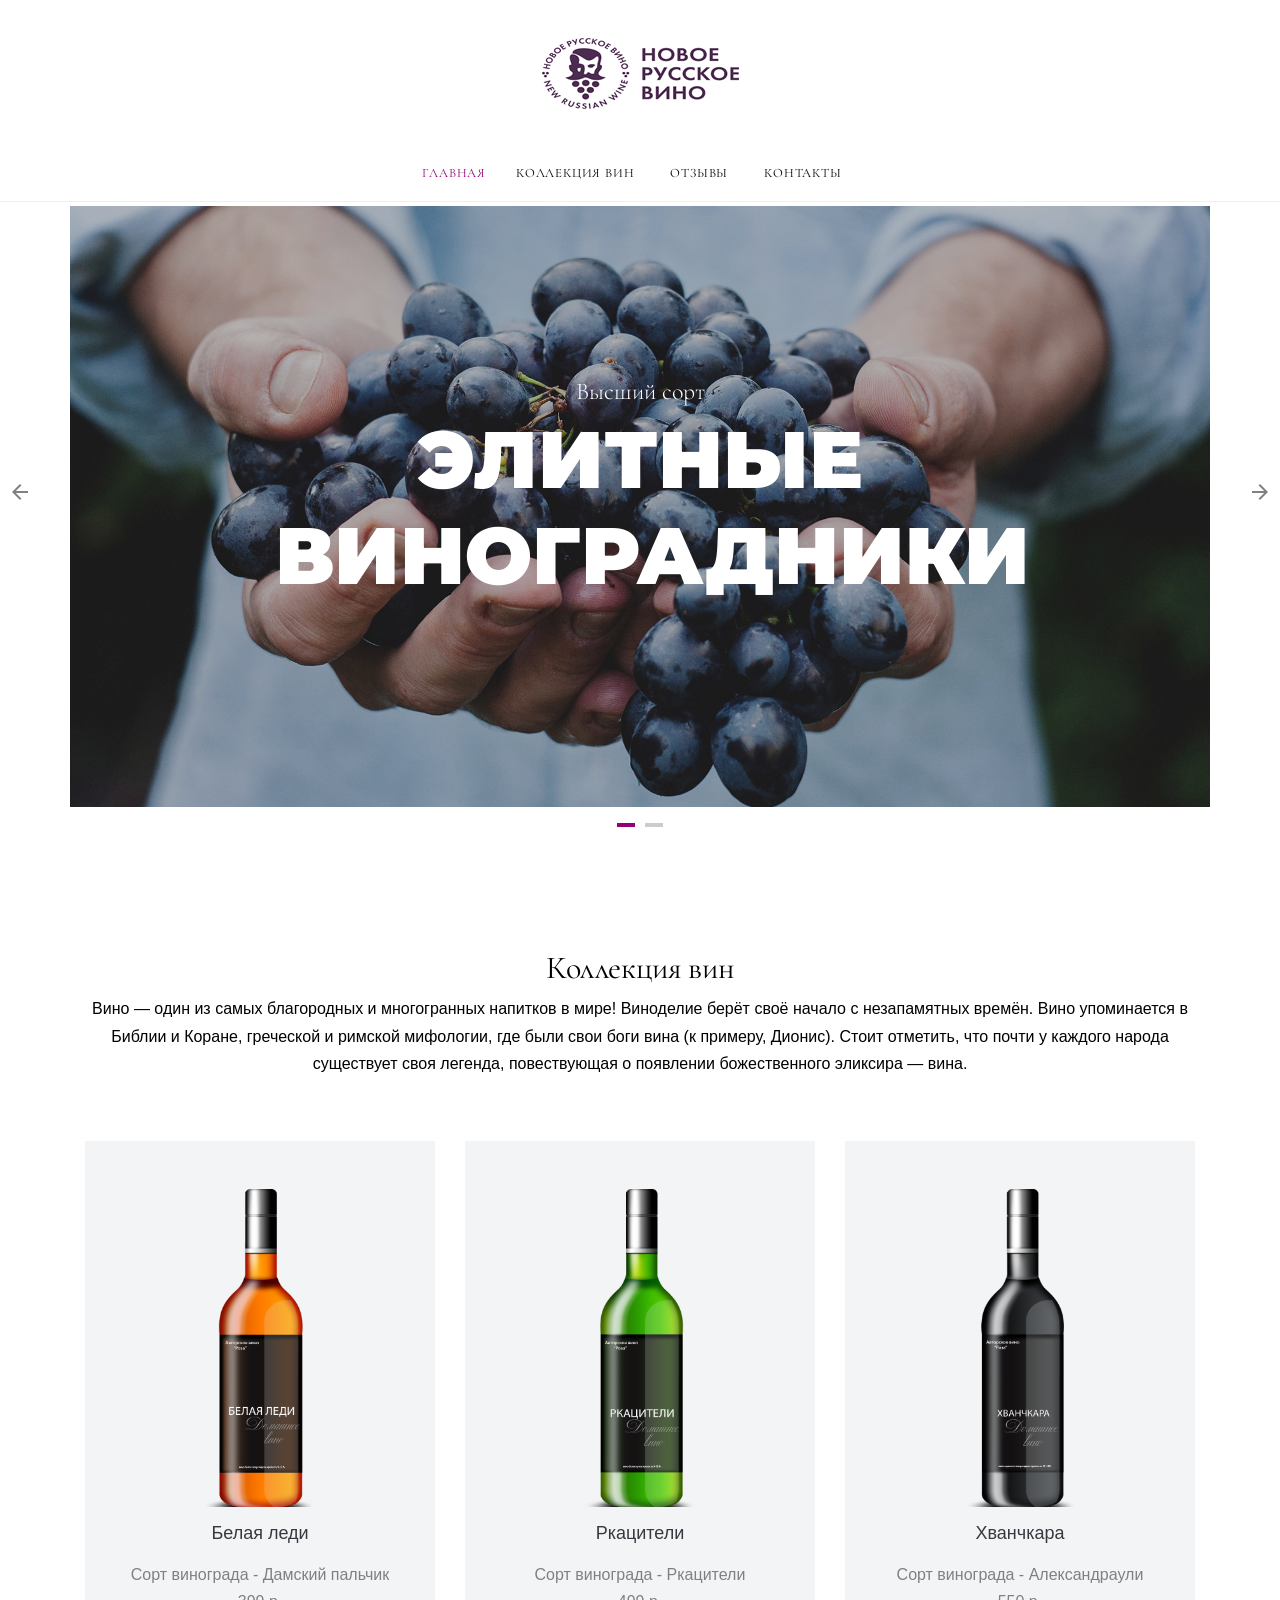
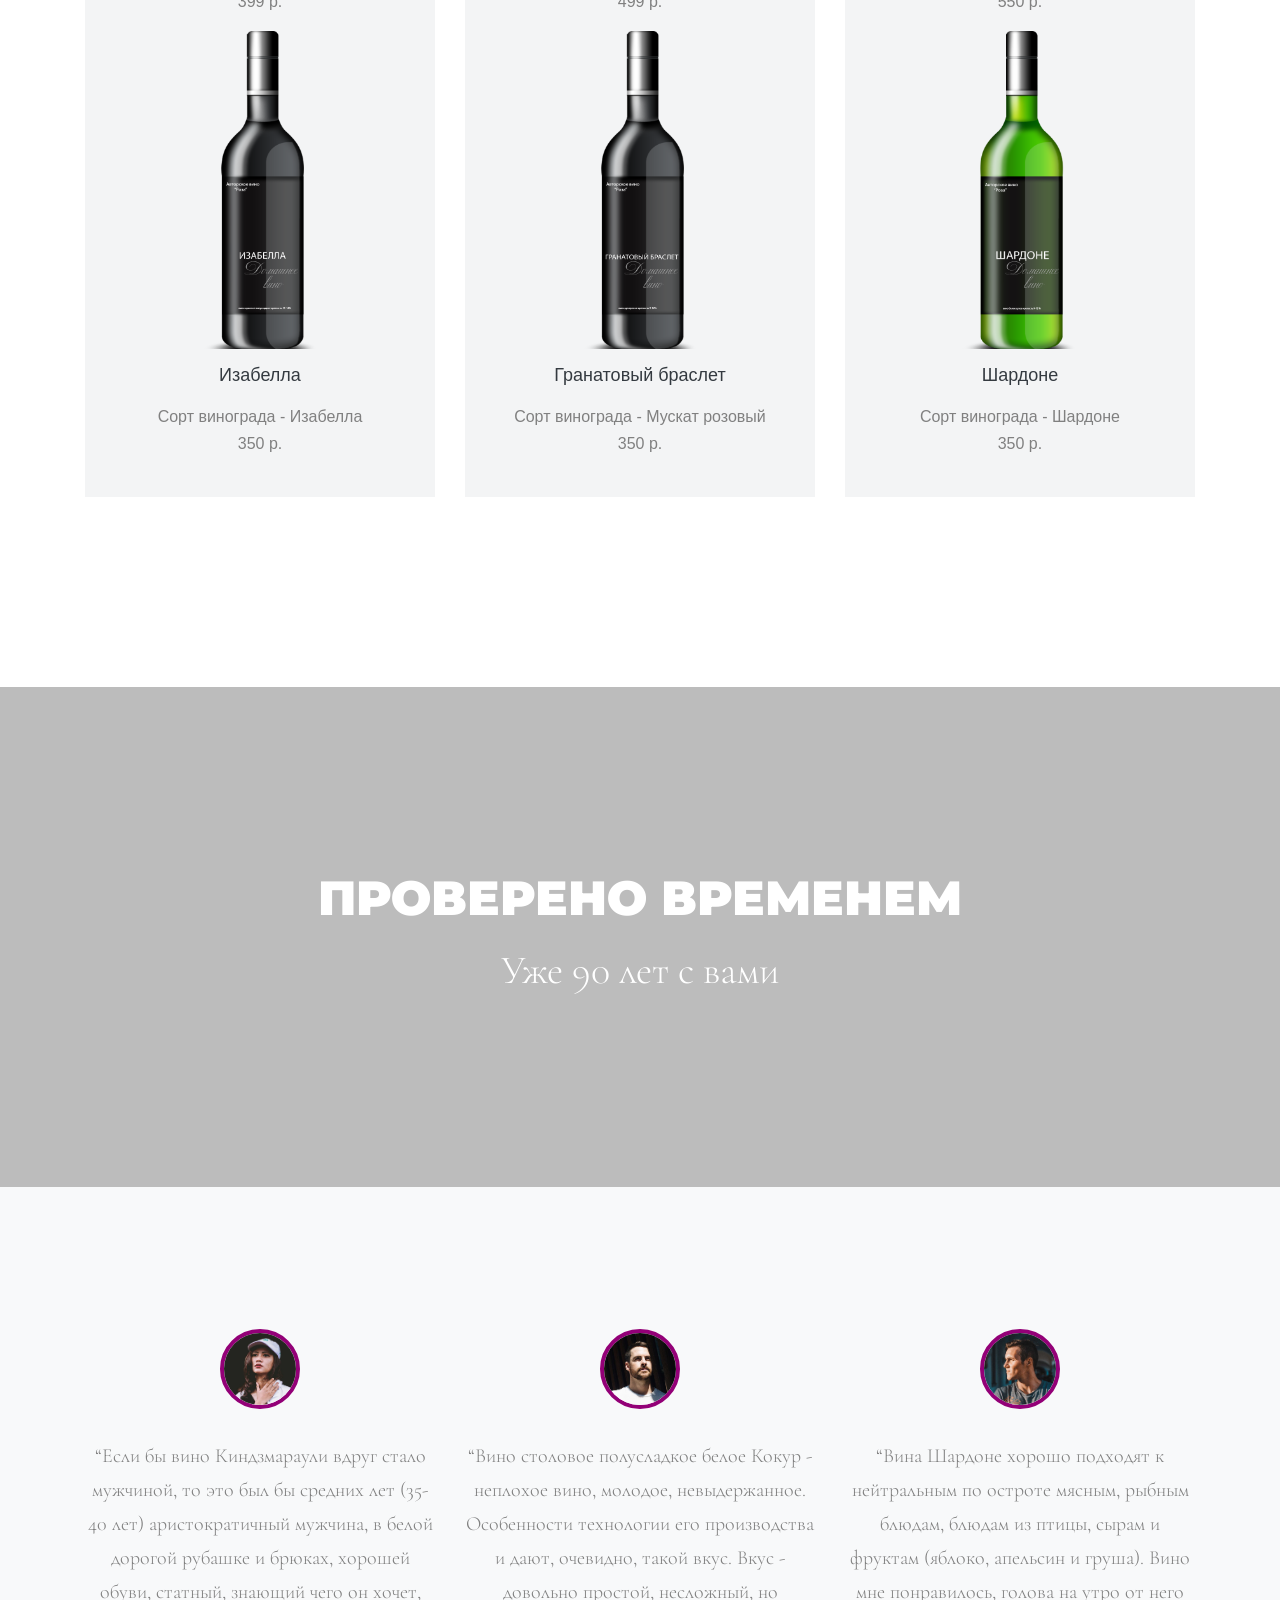
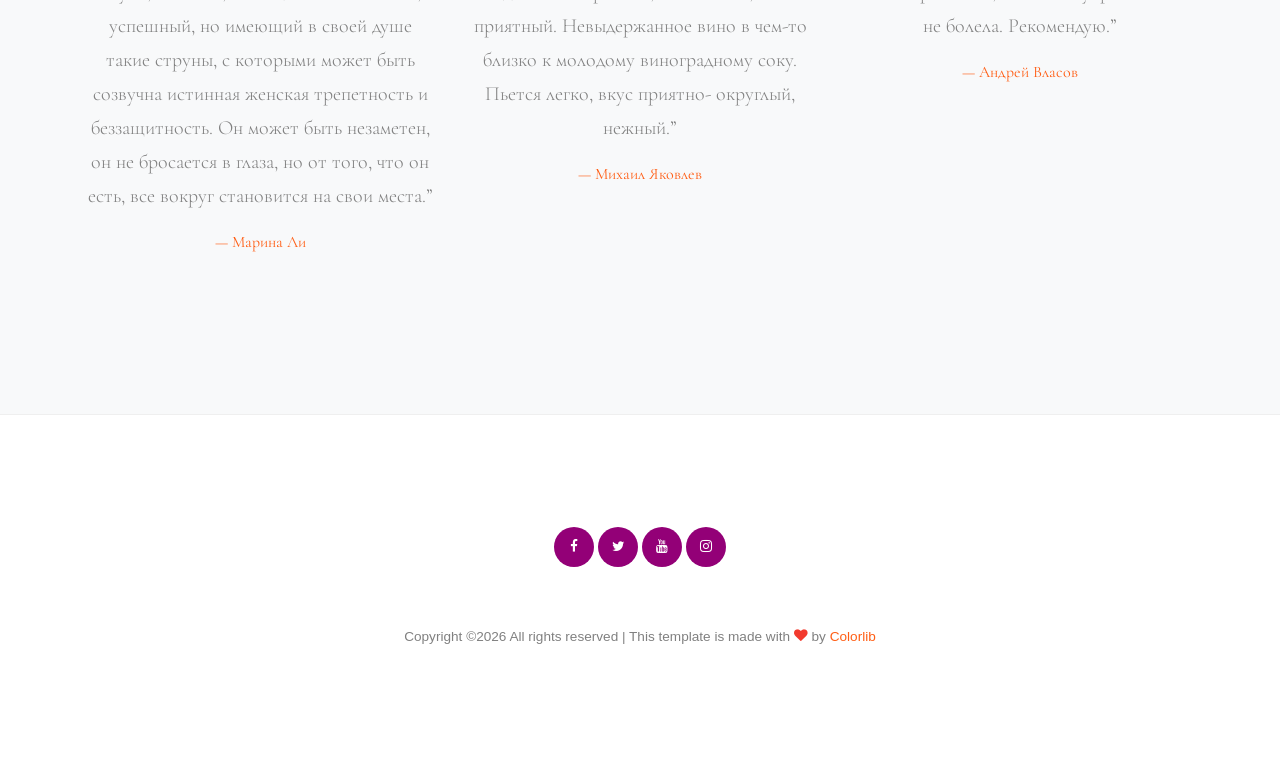
==== commit d73bac27: "Added new wine" ====
--- a/index.html
+++ b/index.html
@@ -116,18 +116,34 @@
         <div class="row">
           <div class="col-lg-4 mb-5 col-md-6">
             <div class="wine_v_1 text-center pb-4 pt-5">
+              <img src="images/belaya_ledi.png" alt="Image" class="img-fluid">
+              <div>
+                <h3 class="heading mt-3 mb-3 text-dark">Белая леди</h3>
+                <p>
+                  Сорт винограда - Дамский пальчик<br/>
+                  <span class="price">399 р.</span>
+                </p>
+              </div>
               <img src="images/izabella.png" alt="Image" class="img-fluid">
               <div>
                 <h3 class="heading mt-3 mb-3 text-dark">Изабелла</h3>
                 <p>
                   Сорт винограда - Изабелла<br/>
-                  <span class="price">300 р.</span>
+                  <span class="price">350 р.</span>
                 </p>
               </div>
             </div>
           </div>
           <div class="col-lg-4 mb-5 col-md-6">
             <div class="wine_v_1 text-center pb-4 pt-5">
+              <img src="images/rkaciteli.png" alt="Image" class="img-fluid">
+              <div>
+                <h3 class="heading mt-3 mb-3 text-dark">Ркацители</h3>
+                <p>
+                  Сорт винограда - Ркацители	<br/>
+                  <span class="price">499 р.</span>
+                </p>
+              </div>
               <img src="images/granatovyi_braslet.png" alt="Image" class="img-fluid">
               <div>
                 <h3 class="heading mt-3 mb-3 text-dark">Гранатовый браслет</h3>
@@ -140,7 +156,15 @@
           </div>
           <div class="col-lg-4 mb-5 col-md-6">
             <div class="wine_v_1 text-center pb-4 pt-5">
-              <img src="images/shardone.png" alt="Image" class="img-fluid">
+              <img src="images/hvanchkara.png" alt="Image" class="img-fluid">
+              <div>
+                <h3 class="heading mt-3 mb-3 text-dark">Хванчкара</h3>
+                <p>
+                  Сорт винограда - Александраули<br/>
+                  <span class="price">550 р.</span>
+                </p>
+              </div>
+               <img src="images/shardone.png" alt="Image" class="img-fluid">
               <div>
                 <h3 class="heading mt-3 mb-3 text-dark">Шардоне</h3>
                 <p>
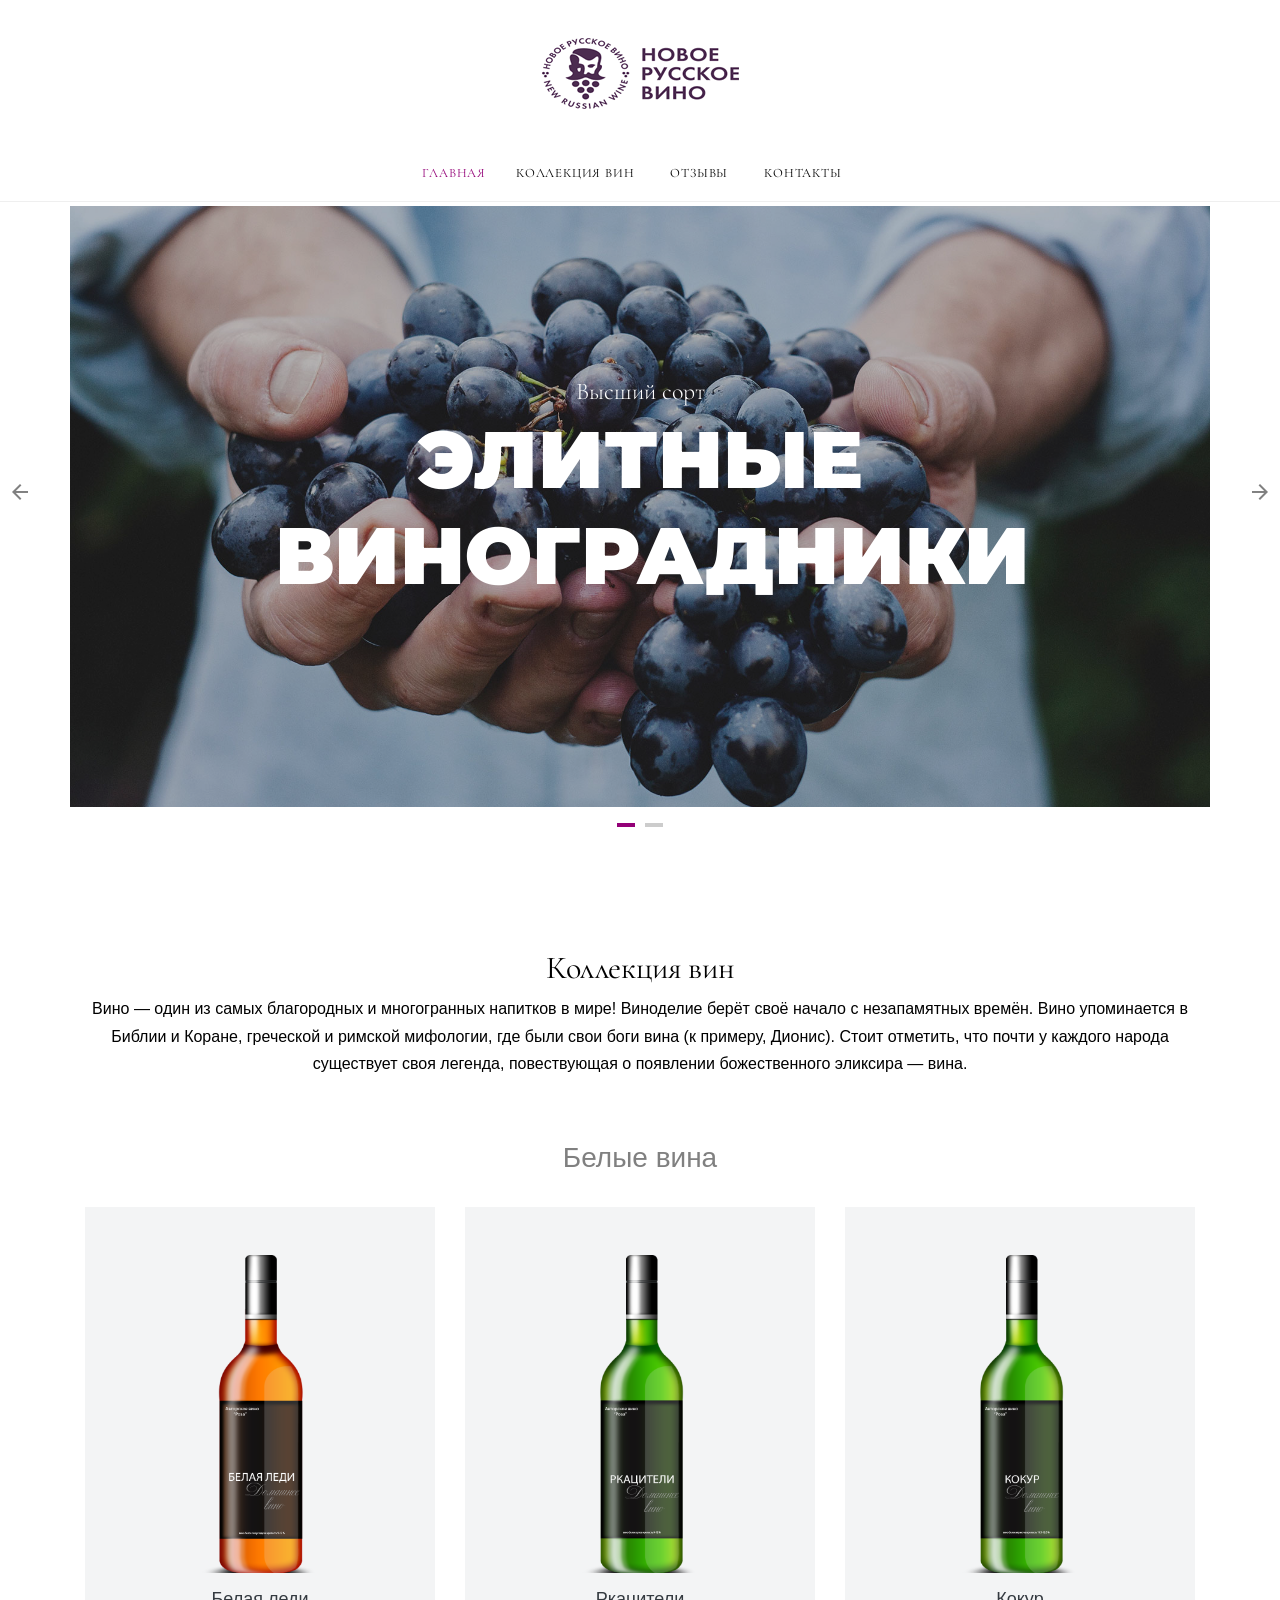
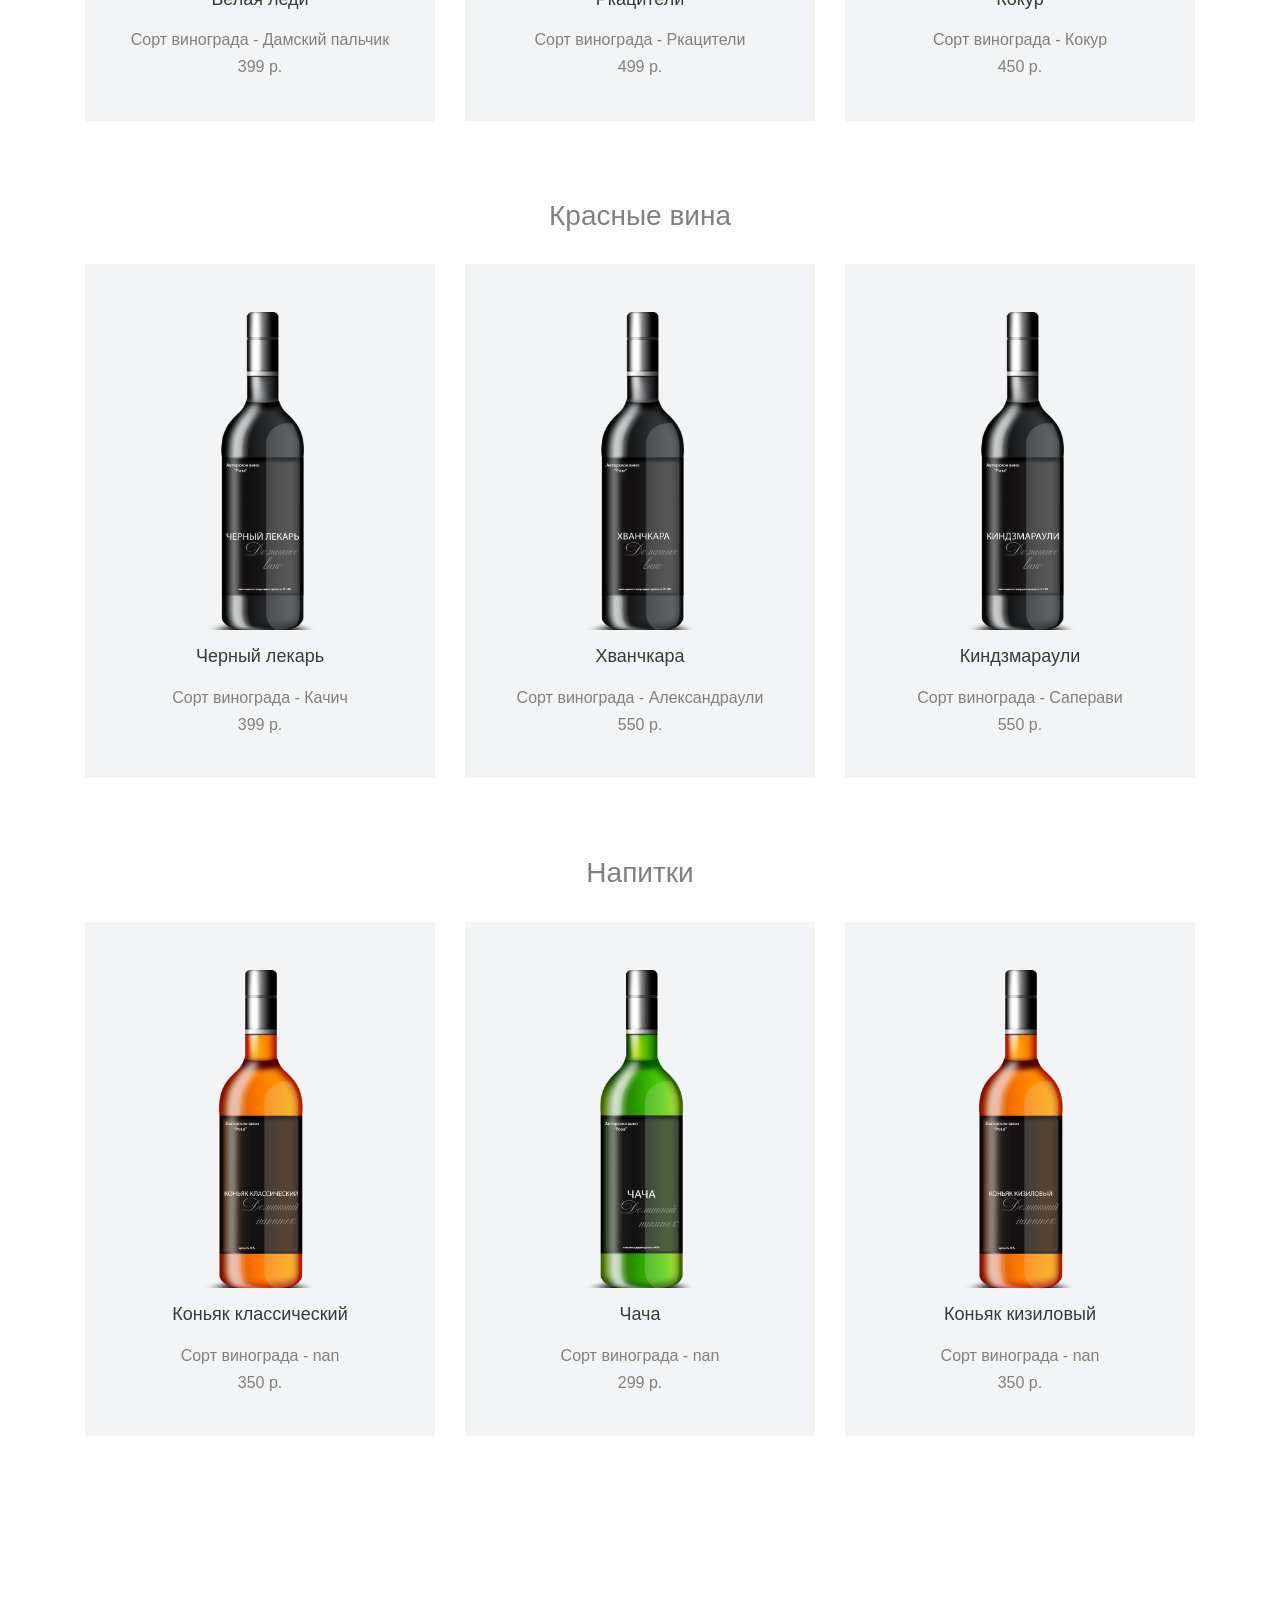
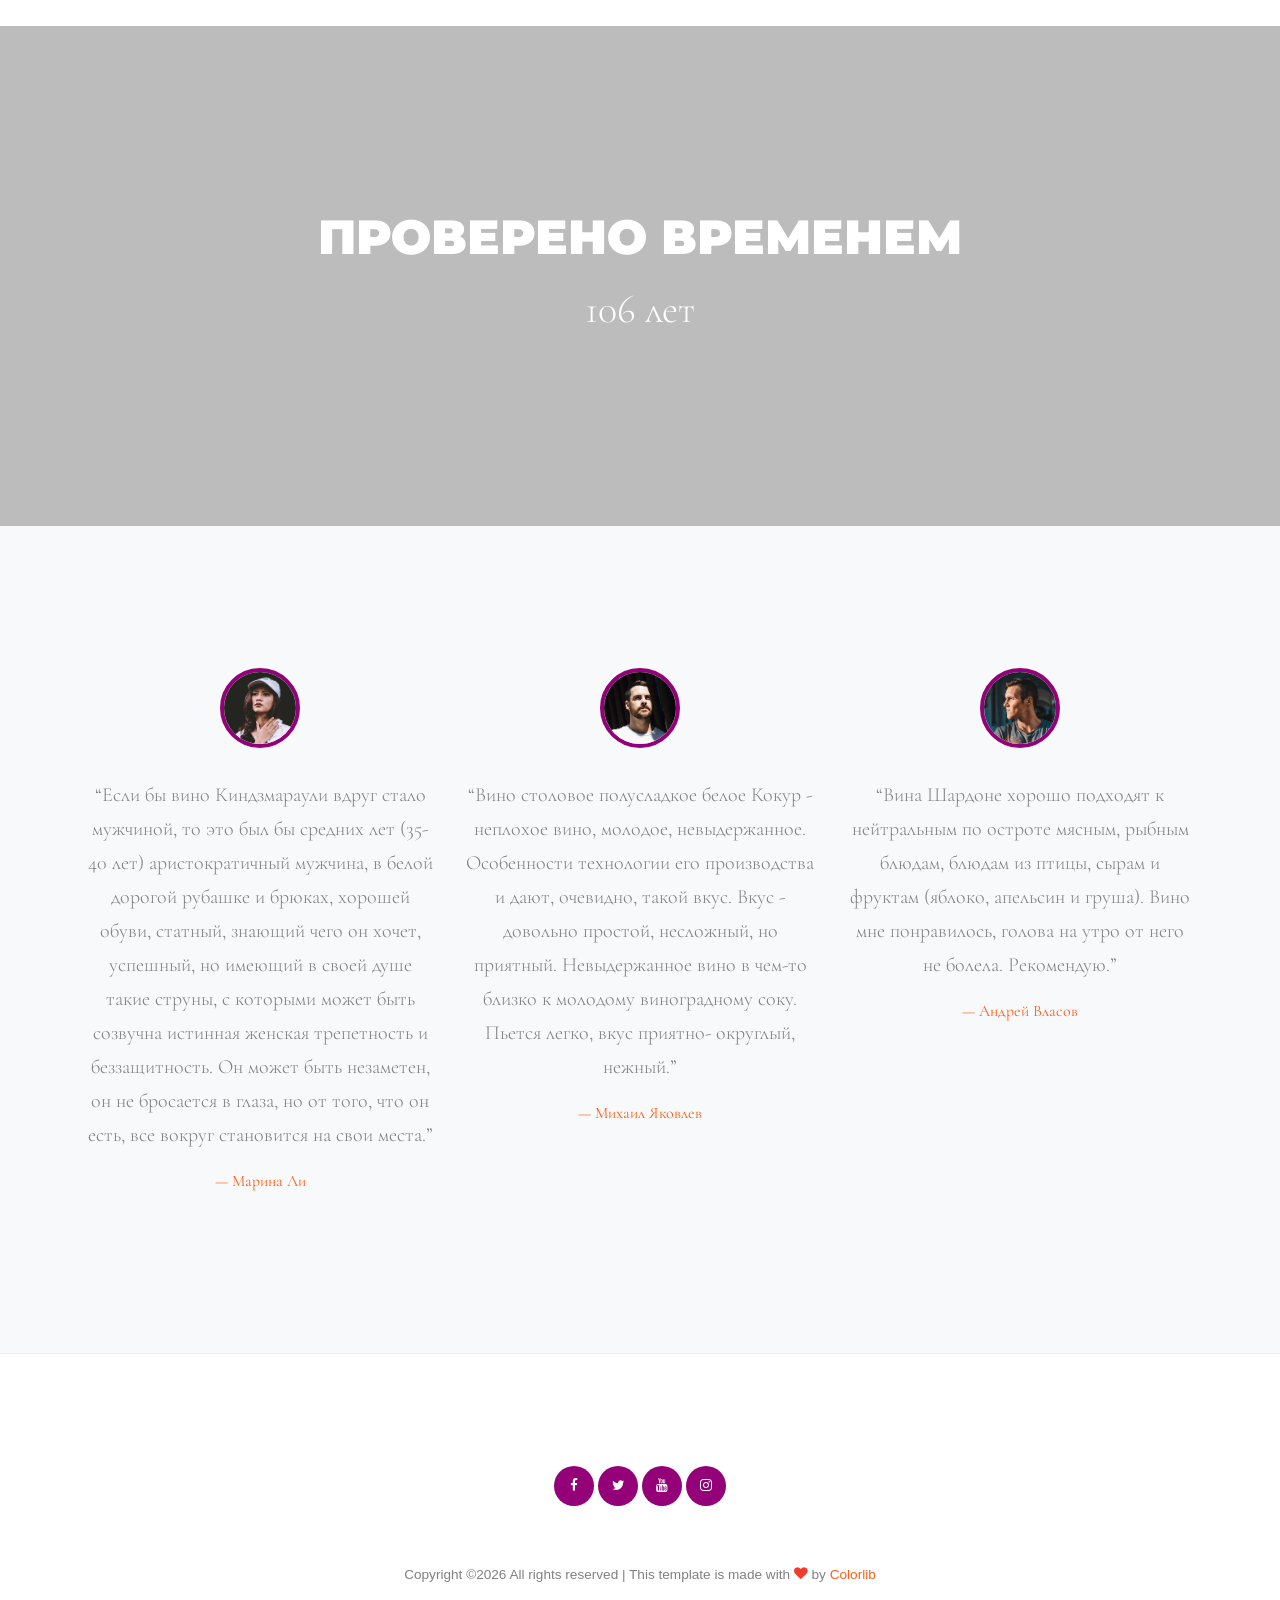
==== commit 064e1b8e: "улучшил main.py сортировал вино" ====
--- a/index.html
+++ b/index.html
@@ -113,10 +113,17 @@
             </p>
           </div>
         </div>
-        <div class="row">
-          <div class="col-lg-4 mb-5 col-md-6">
-            <div class="wine_v_1 text-center pb-4 pt-5">
-              <img src="images/belaya_ledi.png" alt="Image" class="img-fluid">
+        
+        <div class="row">
+          <div class="col-12 text-center mb-4">
+            <h3 class="d-block">Белые вина</h3>
+          </div>
+        </div>
+        <div class="row">
+          
+          <div class="col-lg-4 mb-5 col-md-6">
+            <div class="wine_v_1 text-center pb-4 pt-5">
+              <img src="images/belaya_ledi.png" alt="Белая леди" class="img-fluid">
               <div>
                 <h3 class="heading mt-3 mb-3 text-dark">Белая леди</h3>
                 <p>
@@ -124,39 +131,60 @@
                   <span class="price">399 р.</span>
                 </p>
               </div>
-              <img src="images/izabella.png" alt="Image" class="img-fluid">
-              <div>
-                <h3 class="heading mt-3 mb-3 text-dark">Изабелла</h3>
-                <p>
-                  Сорт винограда - Изабелла<br/>
-                  <span class="price">350 р.</span>
-                </p>
-              </div>
-            </div>
-          </div>
-          <div class="col-lg-4 mb-5 col-md-6">
-            <div class="wine_v_1 text-center pb-4 pt-5">
-              <img src="images/rkaciteli.png" alt="Image" class="img-fluid">
+            </div>
+          </div>
+          
+          <div class="col-lg-4 mb-5 col-md-6">
+            <div class="wine_v_1 text-center pb-4 pt-5">
+              <img src="images/rkaciteli.png" alt="Ркацители" class="img-fluid">
               <div>
                 <h3 class="heading mt-3 mb-3 text-dark">Ркацители</h3>
                 <p>
-                  Сорт винограда - Ркацители	<br/>
+                  Сорт винограда - Ркацители<br/>
                   <span class="price">499 р.</span>
                 </p>
               </div>
-              <img src="images/granatovyi_braslet.png" alt="Image" class="img-fluid">
-              <div>
-                <h3 class="heading mt-3 mb-3 text-dark">Гранатовый браслет</h3>
-                <p>
-                  Сорт винограда - Мускат розовый<br/>
-                  <span class="price">350 р.</span>
-                </p>
-              </div>
-            </div>
-          </div>
-          <div class="col-lg-4 mb-5 col-md-6">
-            <div class="wine_v_1 text-center pb-4 pt-5">
-              <img src="images/hvanchkara.png" alt="Image" class="img-fluid">
+            </div>
+          </div>
+          
+          <div class="col-lg-4 mb-5 col-md-6">
+            <div class="wine_v_1 text-center pb-4 pt-5">
+              <img src="images/kokur.png" alt="Кокур" class="img-fluid">
+              <div>
+                <h3 class="heading mt-3 mb-3 text-dark">Кокур</h3>
+                <p>
+                  Сорт винограда - Кокур<br/>
+                  <span class="price">450 р.</span>
+                </p>
+              </div>
+            </div>
+          </div>
+          
+        </div>
+        
+        <div class="row">
+          <div class="col-12 text-center mb-4">
+            <h3 class="d-block">Красные вина</h3>
+          </div>
+        </div>
+        <div class="row">
+          
+          <div class="col-lg-4 mb-5 col-md-6">
+            <div class="wine_v_1 text-center pb-4 pt-5">
+              <img src="images/chernyi_lekar.png" alt="Черный лекарь" class="img-fluid">
+              <div>
+                <h3 class="heading mt-3 mb-3 text-dark">Черный лекарь</h3>
+                <p>
+                  Сорт винограда - Качич<br/>
+                  <span class="price">399 р.</span>
+                </p>
+              </div>
+            </div>
+          </div>
+          
+          <div class="col-lg-4 mb-5 col-md-6">
+            <div class="wine_v_1 text-center pb-4 pt-5">
+              <img src="images/hvanchkara.png" alt="Хванчкара" class="img-fluid">
               <div>
                 <h3 class="heading mt-3 mb-3 text-dark">Хванчкара</h3>
                 <p>
@@ -164,17 +192,72 @@
                   <span class="price">550 р.</span>
                 </p>
               </div>
-               <img src="images/shardone.png" alt="Image" class="img-fluid">
-              <div>
-                <h3 class="heading mt-3 mb-3 text-dark">Шардоне</h3>
-                <p>
-                  Сорт винограда - Шардоне<br/>
+            </div>
+          </div>
+          
+          <div class="col-lg-4 mb-5 col-md-6">
+            <div class="wine_v_1 text-center pb-4 pt-5">
+              <img src="images/kindzmarauli.png" alt="Киндзмараули" class="img-fluid">
+              <div>
+                <h3 class="heading mt-3 mb-3 text-dark">Киндзмараули</h3>
+                <p>
+                  Сорт винограда - Саперави<br/>
+                  <span class="price">550 р.</span>
+                </p>
+              </div>
+            </div>
+          </div>
+          
+        </div>
+        
+        <div class="row">
+          <div class="col-12 text-center mb-4">
+            <h3 class="d-block">Напитки</h3>
+          </div>
+        </div>
+        <div class="row">
+          
+          <div class="col-lg-4 mb-5 col-md-6">
+            <div class="wine_v_1 text-center pb-4 pt-5">
+              <img src="images/konyak_klassicheskyi.png" alt="Коньяк классический" class="img-fluid">
+              <div>
+                <h3 class="heading mt-3 mb-3 text-dark">Коньяк классический</h3>
+                <p>
+                  Сорт винограда - nan<br/>
                   <span class="price">350 р.</span>
                 </p>
               </div>
             </div>
           </div>
-        </div>
+          
+          <div class="col-lg-4 mb-5 col-md-6">
+            <div class="wine_v_1 text-center pb-4 pt-5">
+              <img src="images/chacha.png" alt="Чача" class="img-fluid">
+              <div>
+                <h3 class="heading mt-3 mb-3 text-dark">Чача</h3>
+                <p>
+                  Сорт винограда - nan<br/>
+                  <span class="price">299 р.</span>
+                </p>
+              </div>
+            </div>
+          </div>
+          
+          <div class="col-lg-4 mb-5 col-md-6">
+            <div class="wine_v_1 text-center pb-4 pt-5">
+              <img src="images/konyak_kizilovyi.png" alt="Коньяк кизиловый" class="img-fluid">
+              <div>
+                <h3 class="heading mt-3 mb-3 text-dark">Коньяк кизиловый</h3>
+                <p>
+                  Сорт винограда - nan<br/>
+                  <span class="price">350 р.</span>
+                </p>
+              </div>
+            </div>
+          </div>
+          
+        </div>
+        
       </div>
     </div>
 
@@ -184,7 +267,7 @@
         <div class="row justify-content-center text-center align-items-center">
           <div class="col-md-8">
             <h2 style="font-size: 3rem;">проверено временем</h2>
-            <span class="sub-title" style="font-size: 2.5rem;">Уже 90 лет с вами</span>
+            <span class="sub-title" style="font-size: 2.5rem;">106 лет</span>
           </div>
         </div>
       </div>
@@ -273,4 +356,4 @@
 
 </body>
 
-</html>
+</html>
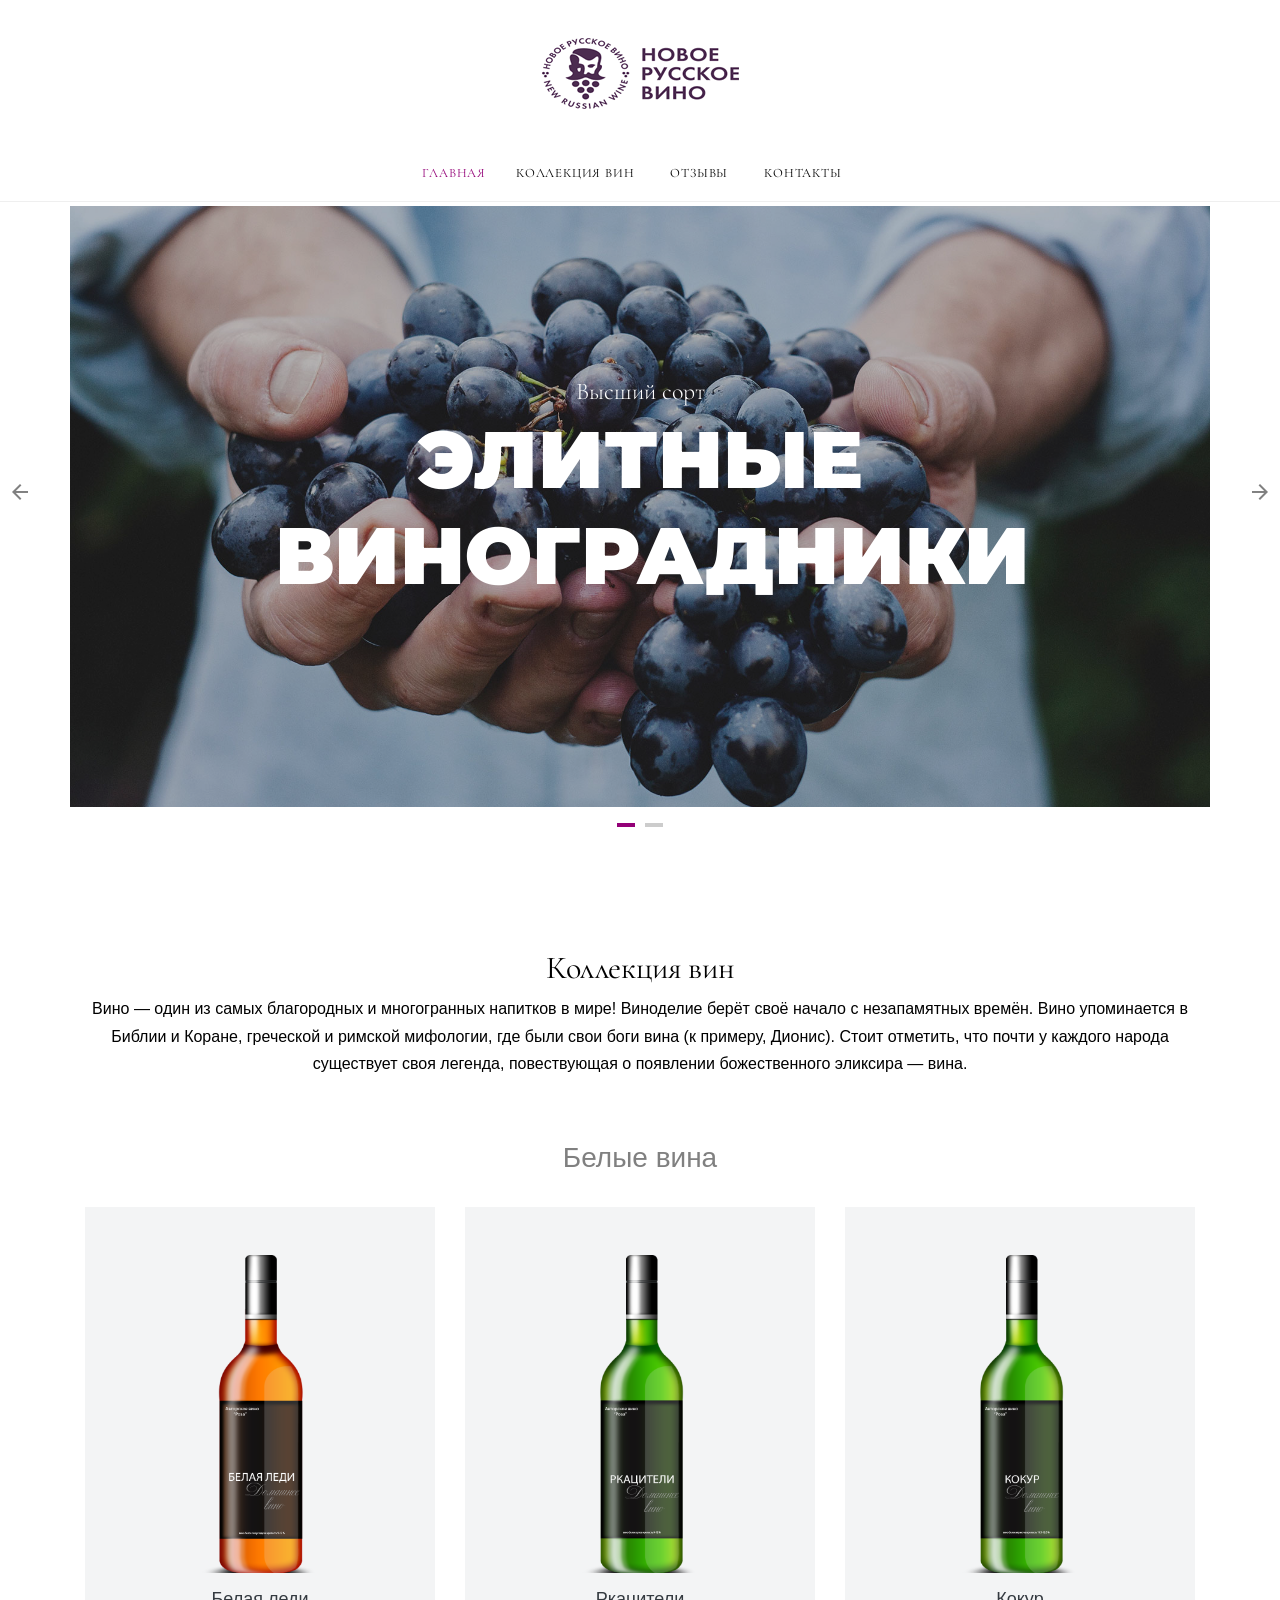
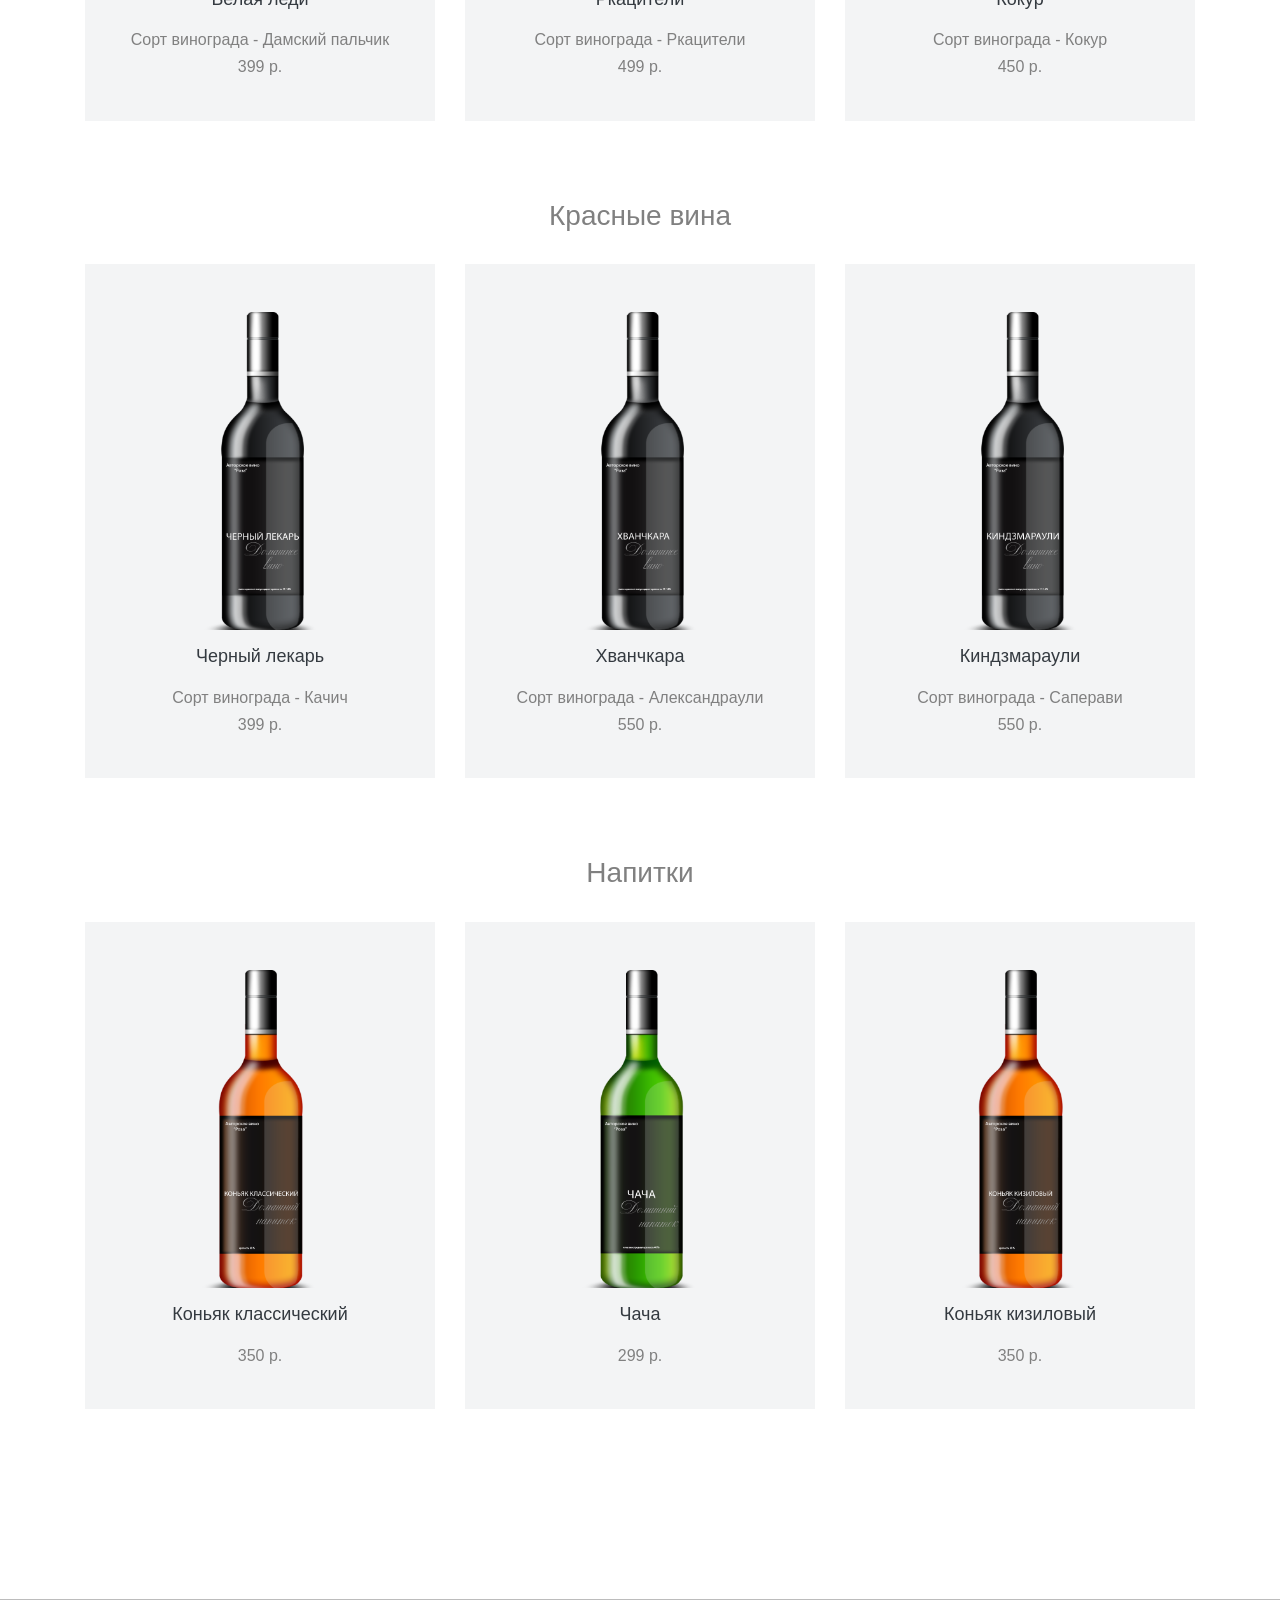
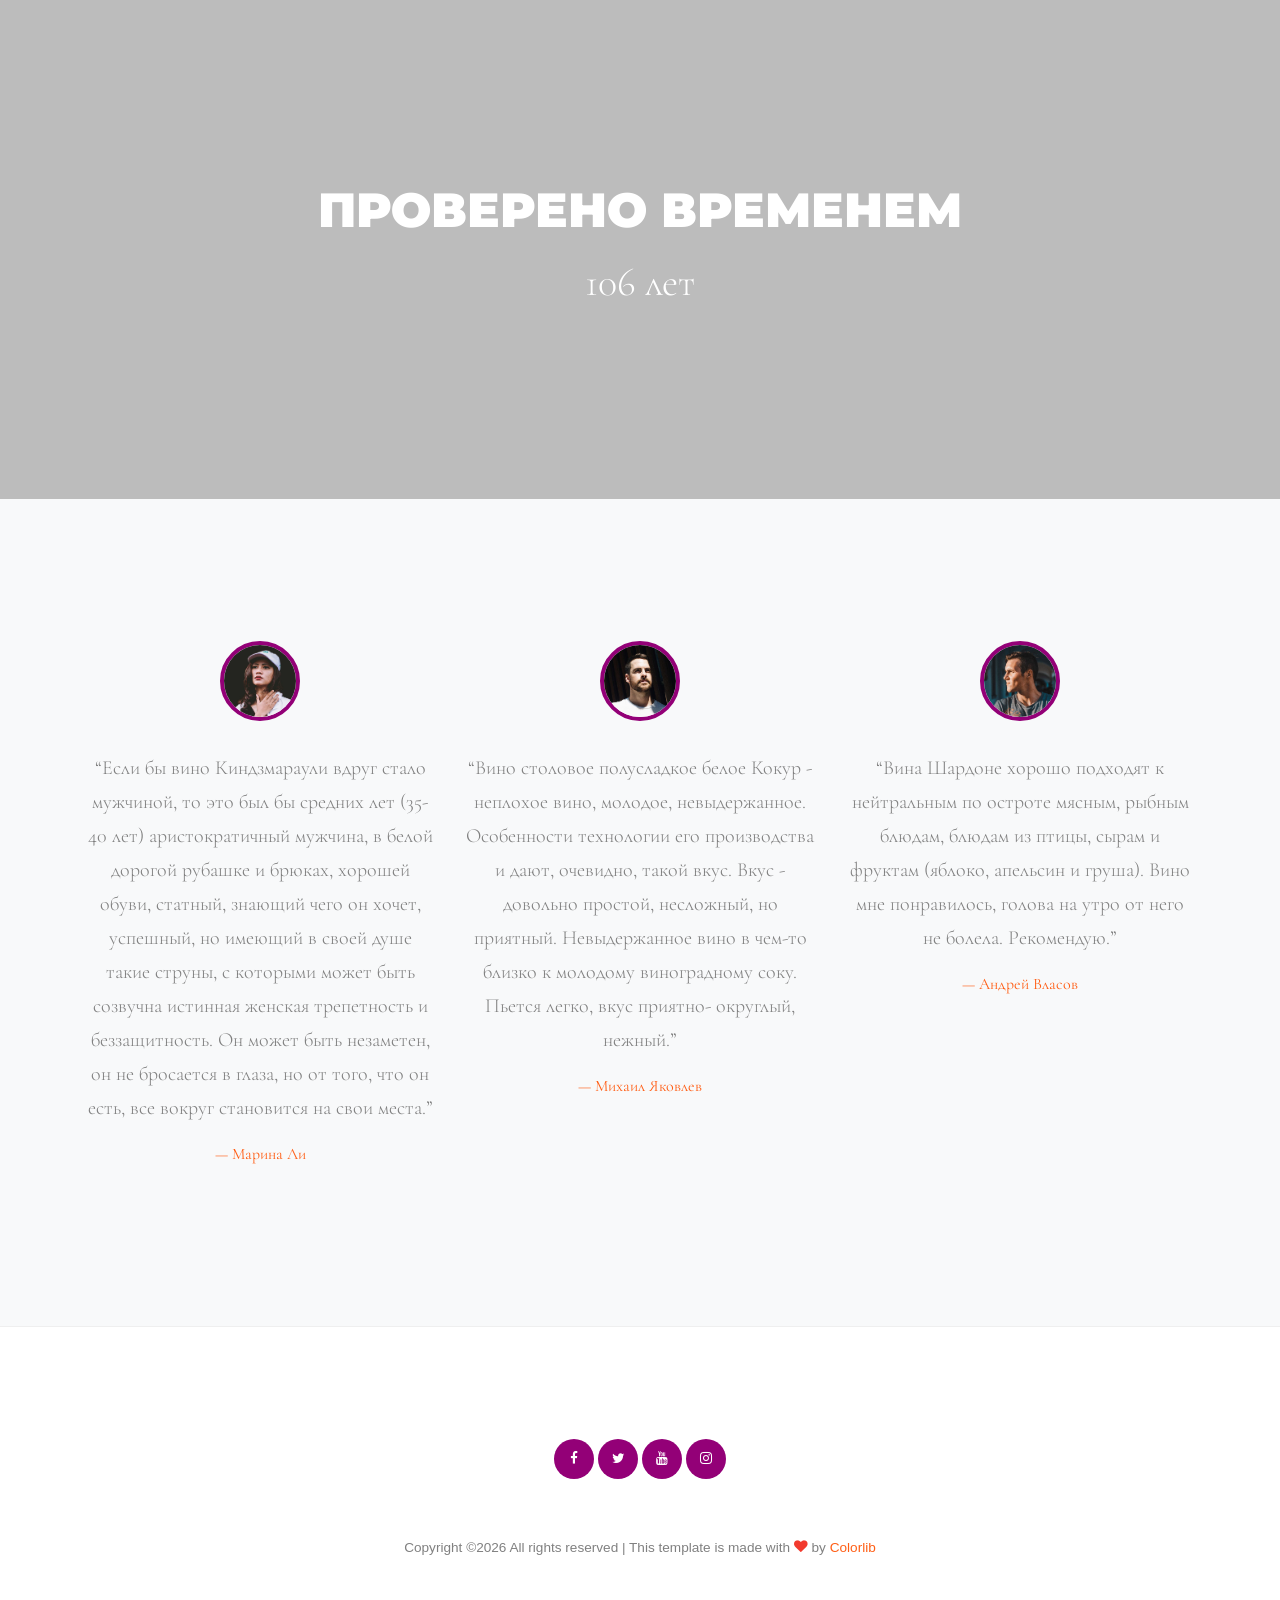
==== commit 71f4f52a: "убрал сорт винограда у напитков" ====
--- a/index.html
+++ b/index.html
@@ -127,7 +127,9 @@
               <div>
                 <h3 class="heading mt-3 mb-3 text-dark">Белая леди</h3>
                 <p>
+                  
                   Сорт винограда - Дамский пальчик<br/>
+                  
                   <span class="price">399 р.</span>
                 </p>
               </div>
@@ -140,7 +142,9 @@
               <div>
                 <h3 class="heading mt-3 mb-3 text-dark">Ркацители</h3>
                 <p>
+                  
                   Сорт винограда - Ркацители<br/>
+                  
                   <span class="price">499 р.</span>
                 </p>
               </div>
@@ -153,7 +157,9 @@
               <div>
                 <h3 class="heading mt-3 mb-3 text-dark">Кокур</h3>
                 <p>
+                  
                   Сорт винограда - Кокур<br/>
+                  
                   <span class="price">450 р.</span>
                 </p>
               </div>
@@ -175,7 +181,9 @@
               <div>
                 <h3 class="heading mt-3 mb-3 text-dark">Черный лекарь</h3>
                 <p>
+                  
                   Сорт винограда - Качич<br/>
+                  
                   <span class="price">399 р.</span>
                 </p>
               </div>
@@ -188,7 +196,9 @@
               <div>
                 <h3 class="heading mt-3 mb-3 text-dark">Хванчкара</h3>
                 <p>
+                  
                   Сорт винограда - Александраули<br/>
+                  
                   <span class="price">550 р.</span>
                 </p>
               </div>
@@ -201,7 +211,9 @@
               <div>
                 <h3 class="heading mt-3 mb-3 text-dark">Киндзмараули</h3>
                 <p>
+                  
                   Сорт винограда - Саперави<br/>
+                  
                   <span class="price">550 р.</span>
                 </p>
               </div>
@@ -223,7 +235,7 @@
               <div>
                 <h3 class="heading mt-3 mb-3 text-dark">Коньяк классический</h3>
                 <p>
-                  Сорт винограда - nan<br/>
+                  
                   <span class="price">350 р.</span>
                 </p>
               </div>
@@ -236,7 +248,7 @@
               <div>
                 <h3 class="heading mt-3 mb-3 text-dark">Чача</h3>
                 <p>
-                  Сорт винограда - nan<br/>
+                  
                   <span class="price">299 р.</span>
                 </p>
               </div>
@@ -249,7 +261,7 @@
               <div>
                 <h3 class="heading mt-3 mb-3 text-dark">Коньяк кизиловый</h3>
                 <p>
-                  Сорт винограда - nan<br/>
+                  
                   <span class="price">350 р.</span>
                 </p>
               </div>
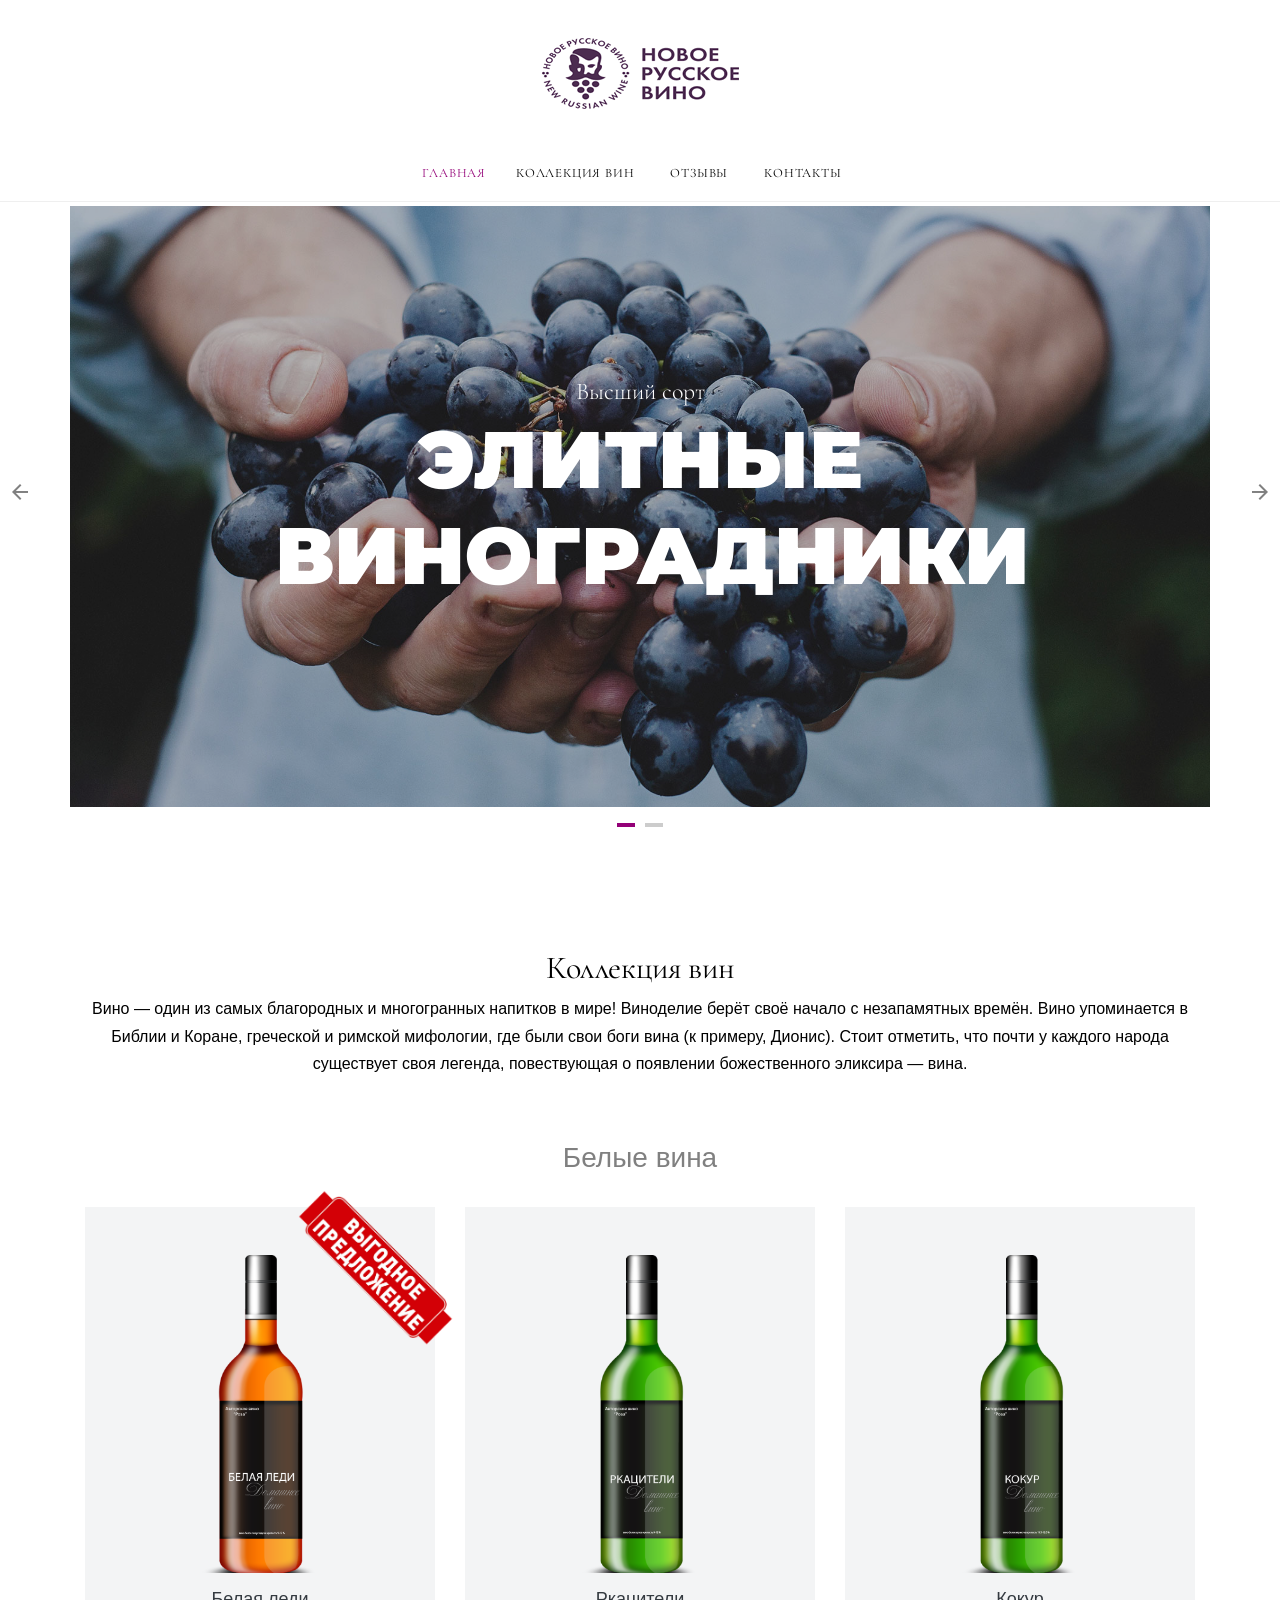
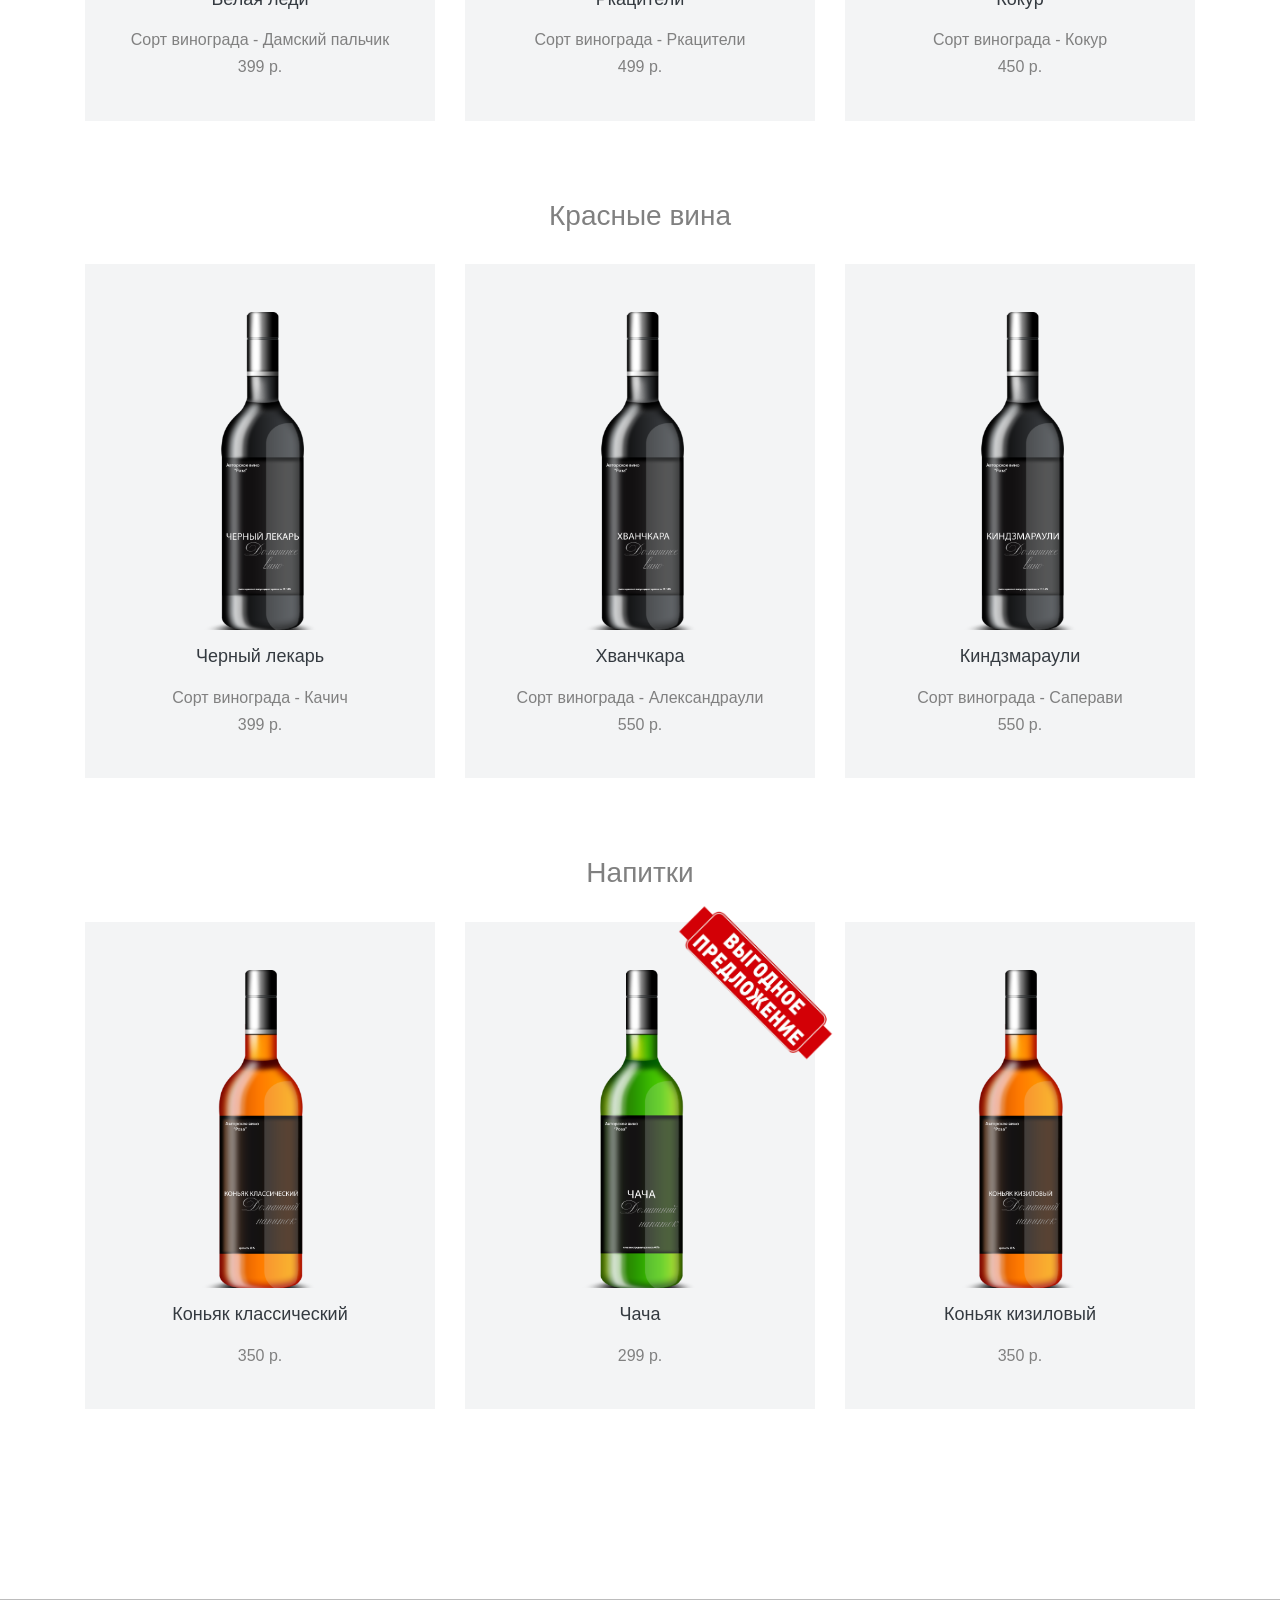
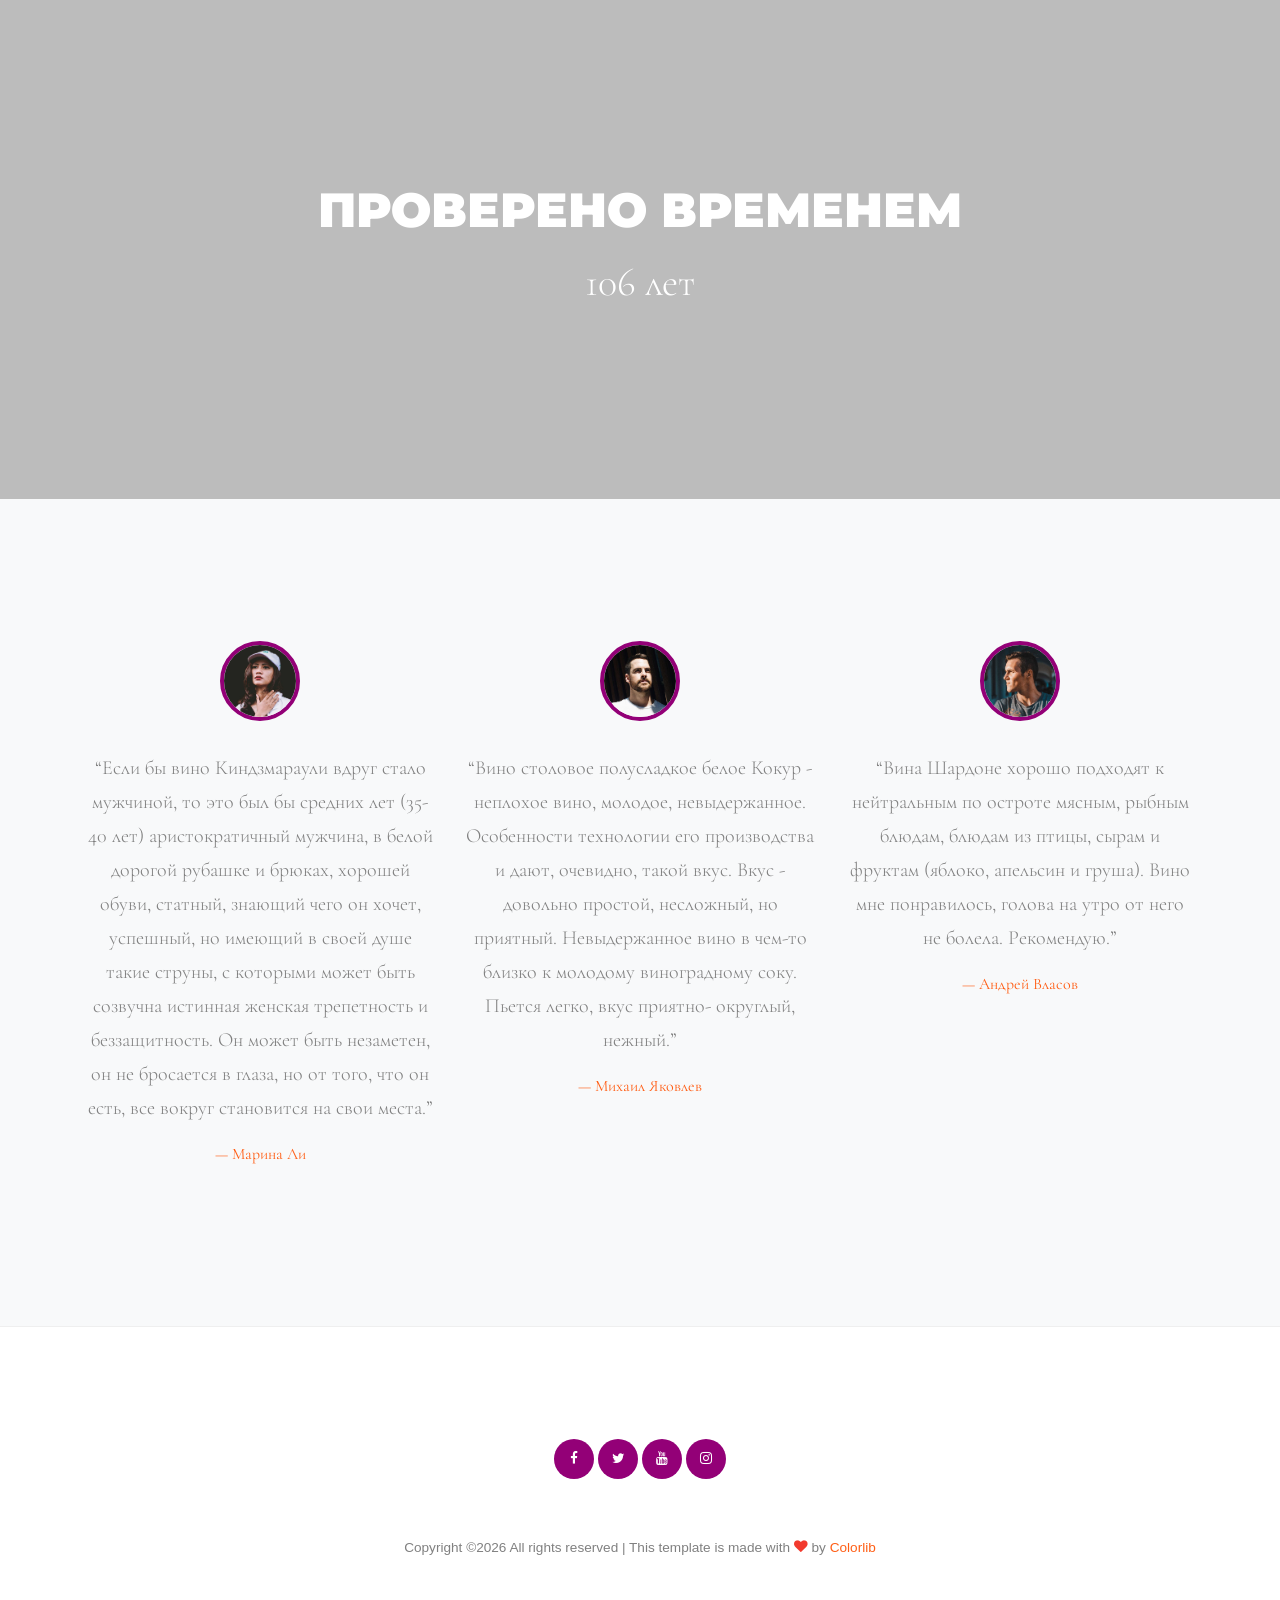
==== commit 1e38fee4: "добавил плашку с самым дешевым напитком" ====
--- a/index.html
+++ b/index.html
@@ -124,6 +124,9 @@
           <div class="col-lg-4 mb-5 col-md-6">
             <div class="wine_v_1 text-center pb-4 pt-5">
               <img src="images/belaya_ledi.png" alt="Белая леди" class="img-fluid">
+              
+              <img src="assets/profitable.png" style="width:10rem;height: 10rem;position:absolute;right: -20px;top: -20px;">
+              
               <div>
                 <h3 class="heading mt-3 mb-3 text-dark">Белая леди</h3>
                 <p>
@@ -139,6 +142,7 @@
           <div class="col-lg-4 mb-5 col-md-6">
             <div class="wine_v_1 text-center pb-4 pt-5">
               <img src="images/rkaciteli.png" alt="Ркацители" class="img-fluid">
+              
               <div>
                 <h3 class="heading mt-3 mb-3 text-dark">Ркацители</h3>
                 <p>
@@ -154,6 +158,7 @@
           <div class="col-lg-4 mb-5 col-md-6">
             <div class="wine_v_1 text-center pb-4 pt-5">
               <img src="images/kokur.png" alt="Кокур" class="img-fluid">
+              
               <div>
                 <h3 class="heading mt-3 mb-3 text-dark">Кокур</h3>
                 <p>
@@ -178,6 +183,7 @@
           <div class="col-lg-4 mb-5 col-md-6">
             <div class="wine_v_1 text-center pb-4 pt-5">
               <img src="images/chernyi_lekar.png" alt="Черный лекарь" class="img-fluid">
+              
               <div>
                 <h3 class="heading mt-3 mb-3 text-dark">Черный лекарь</h3>
                 <p>
@@ -193,6 +199,7 @@
           <div class="col-lg-4 mb-5 col-md-6">
             <div class="wine_v_1 text-center pb-4 pt-5">
               <img src="images/hvanchkara.png" alt="Хванчкара" class="img-fluid">
+              
               <div>
                 <h3 class="heading mt-3 mb-3 text-dark">Хванчкара</h3>
                 <p>
@@ -208,6 +215,7 @@
           <div class="col-lg-4 mb-5 col-md-6">
             <div class="wine_v_1 text-center pb-4 pt-5">
               <img src="images/kindzmarauli.png" alt="Киндзмараули" class="img-fluid">
+              
               <div>
                 <h3 class="heading mt-3 mb-3 text-dark">Киндзмараули</h3>
                 <p>
@@ -232,6 +240,7 @@
           <div class="col-lg-4 mb-5 col-md-6">
             <div class="wine_v_1 text-center pb-4 pt-5">
               <img src="images/konyak_klassicheskyi.png" alt="Коньяк классический" class="img-fluid">
+              
               <div>
                 <h3 class="heading mt-3 mb-3 text-dark">Коньяк классический</h3>
                 <p>
@@ -245,6 +254,9 @@
           <div class="col-lg-4 mb-5 col-md-6">
             <div class="wine_v_1 text-center pb-4 pt-5">
               <img src="images/chacha.png" alt="Чача" class="img-fluid">
+              
+              <img src="assets/profitable.png" style="width:10rem;height: 10rem;position:absolute;right: -20px;top: -20px;">
+              
               <div>
                 <h3 class="heading mt-3 mb-3 text-dark">Чача</h3>
                 <p>
@@ -258,6 +270,7 @@
           <div class="col-lg-4 mb-5 col-md-6">
             <div class="wine_v_1 text-center pb-4 pt-5">
               <img src="images/konyak_kizilovyi.png" alt="Коньяк кизиловый" class="img-fluid">
+              
               <div>
                 <h3 class="heading mt-3 mb-3 text-dark">Коньяк кизиловый</h3>
                 <p>
--- a/css/style.css
+++ b/css/style.css
@@ -1345,9 +1345,10 @@
       .wine_v_1 .wine-actions .btn:hover, .wine_h_1 .wine-actions .btn:hover {
         background: #60004e;
         color: #fff; }
-  .wine_v_1:hover .wine-actions, .wine_h_1:hover .wine-actions, .wine_v_1:focus .wine-actions, .wine_h_1:focus .wine-actions {
-    opacity: 1;
-    visibility: visible; }
+.wine_v_1:hover .wine-actions, .wine_h_1:hover .wine-actions, .wine_v_1:focus .wine-actions, .wine_h_1:focus .wine-actions {
+  opacity: 1;
+  visibility: visible; }
+
 
 .hero-2 {
   background-size: cover;
